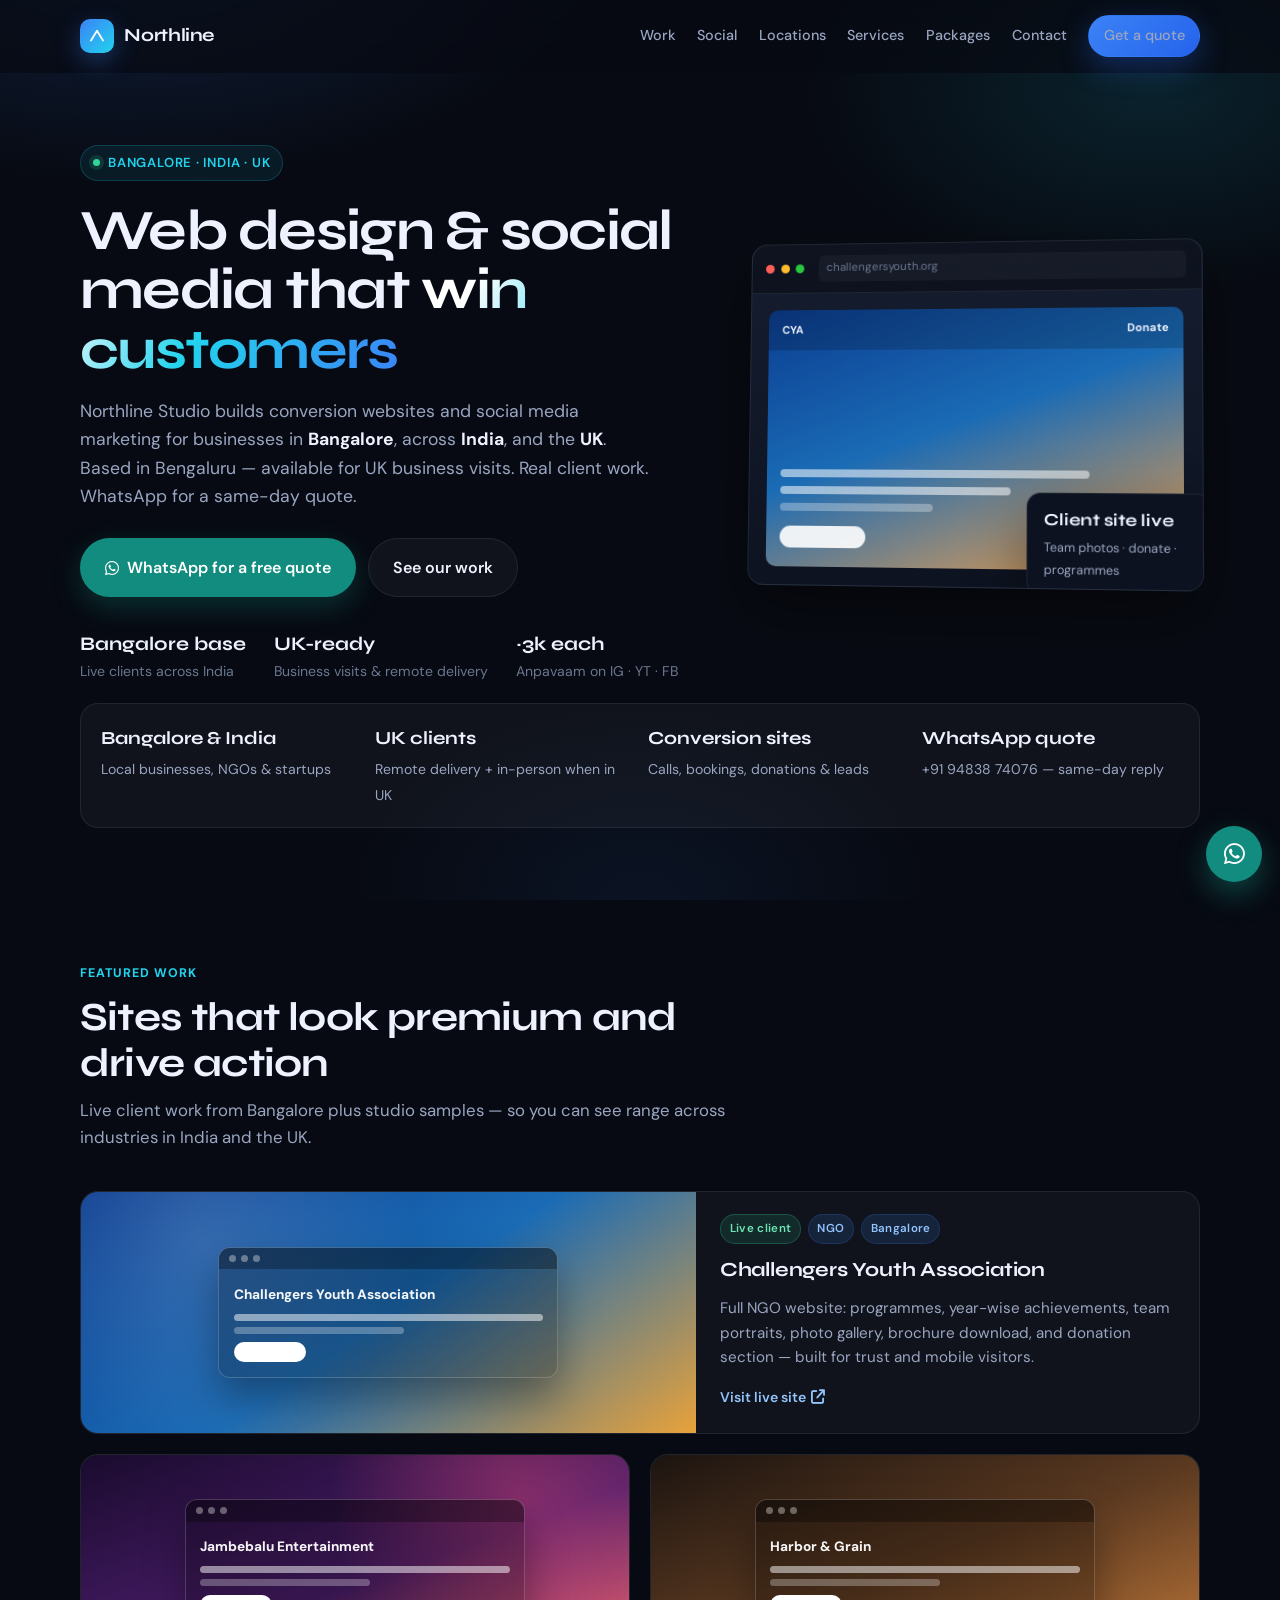
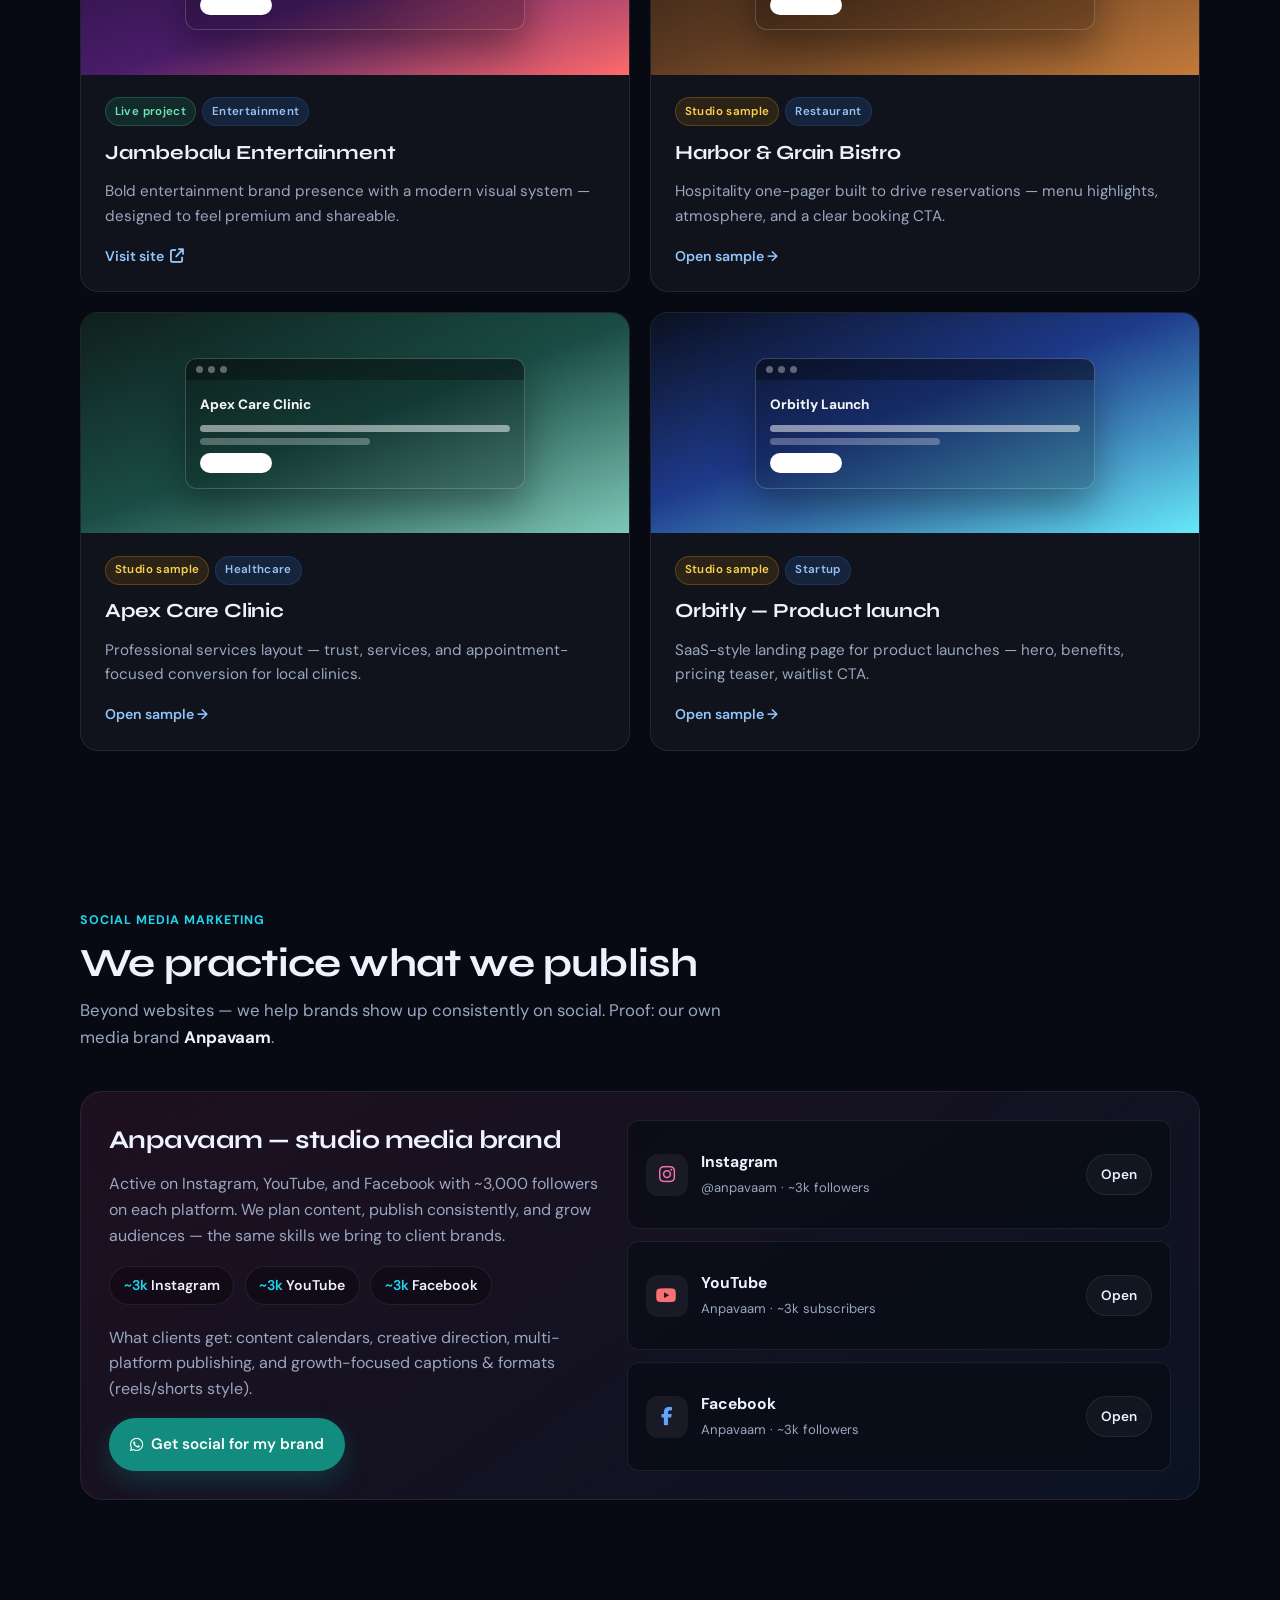
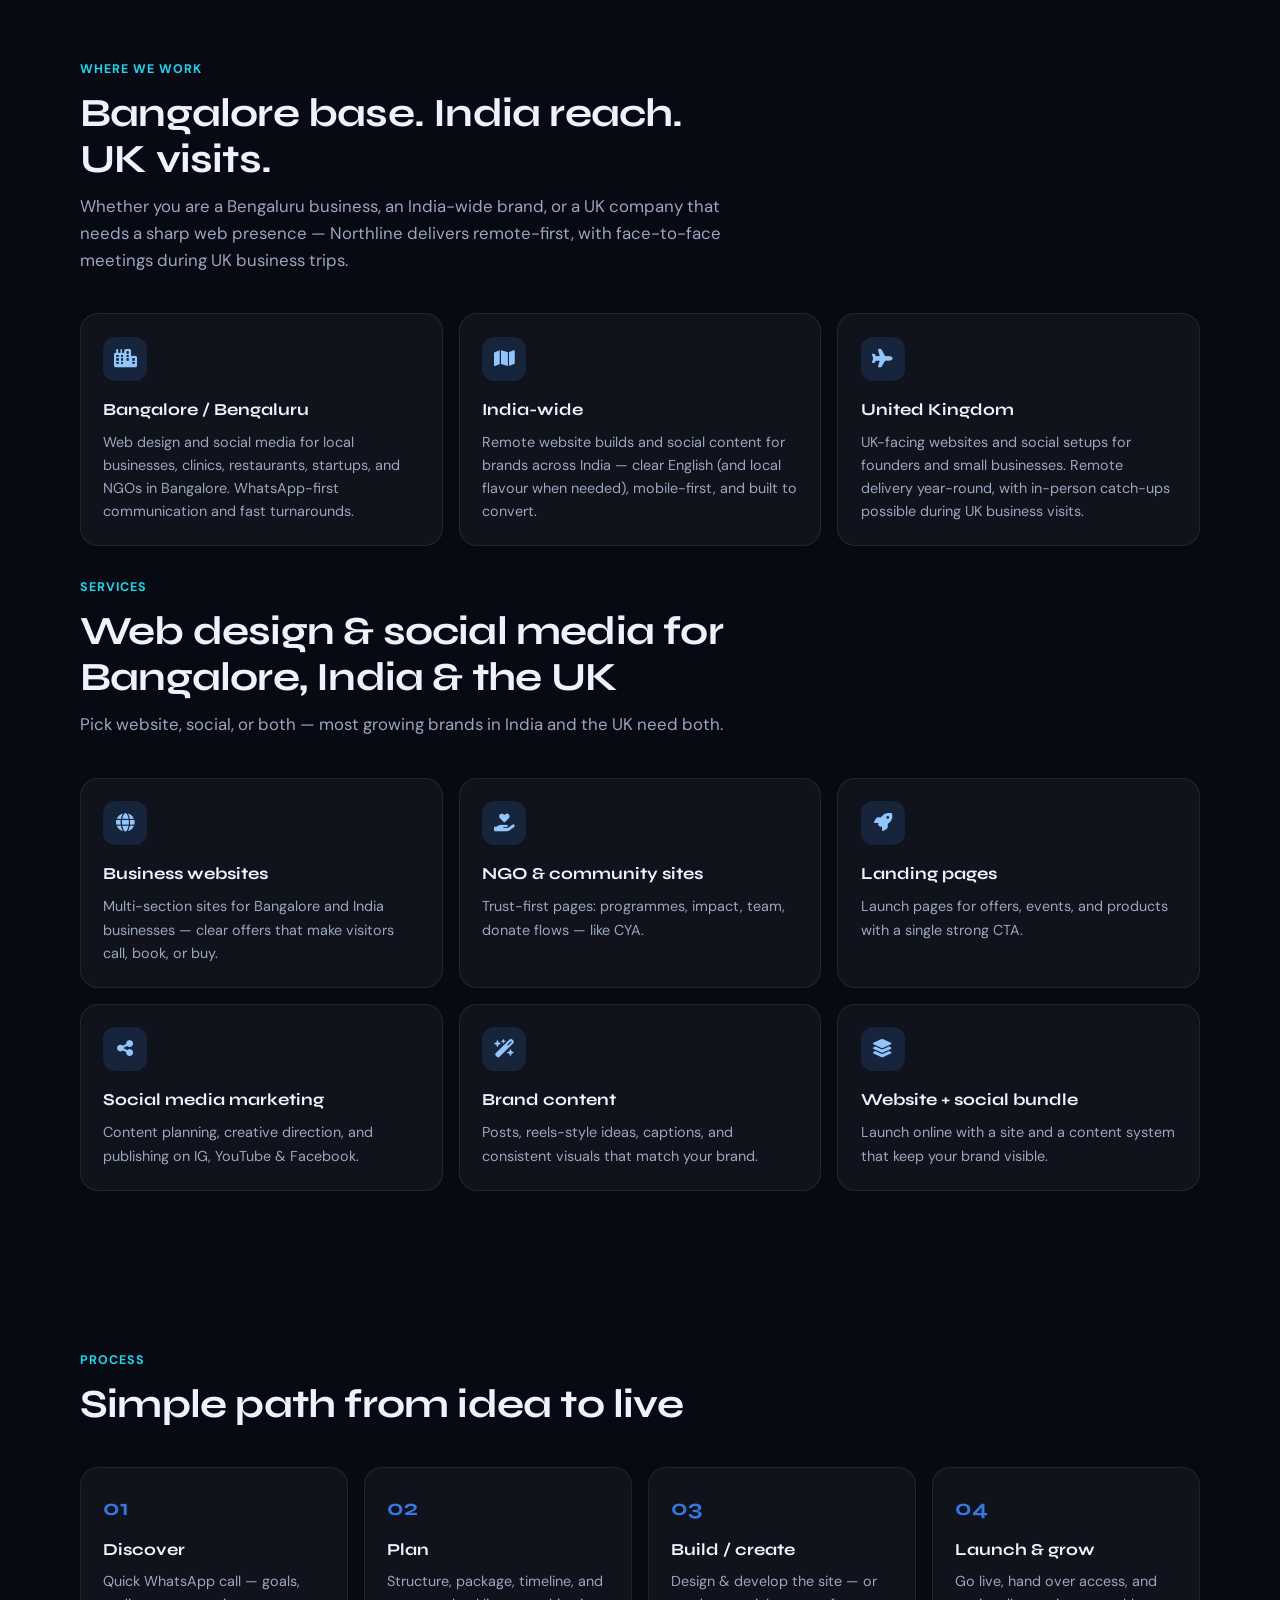
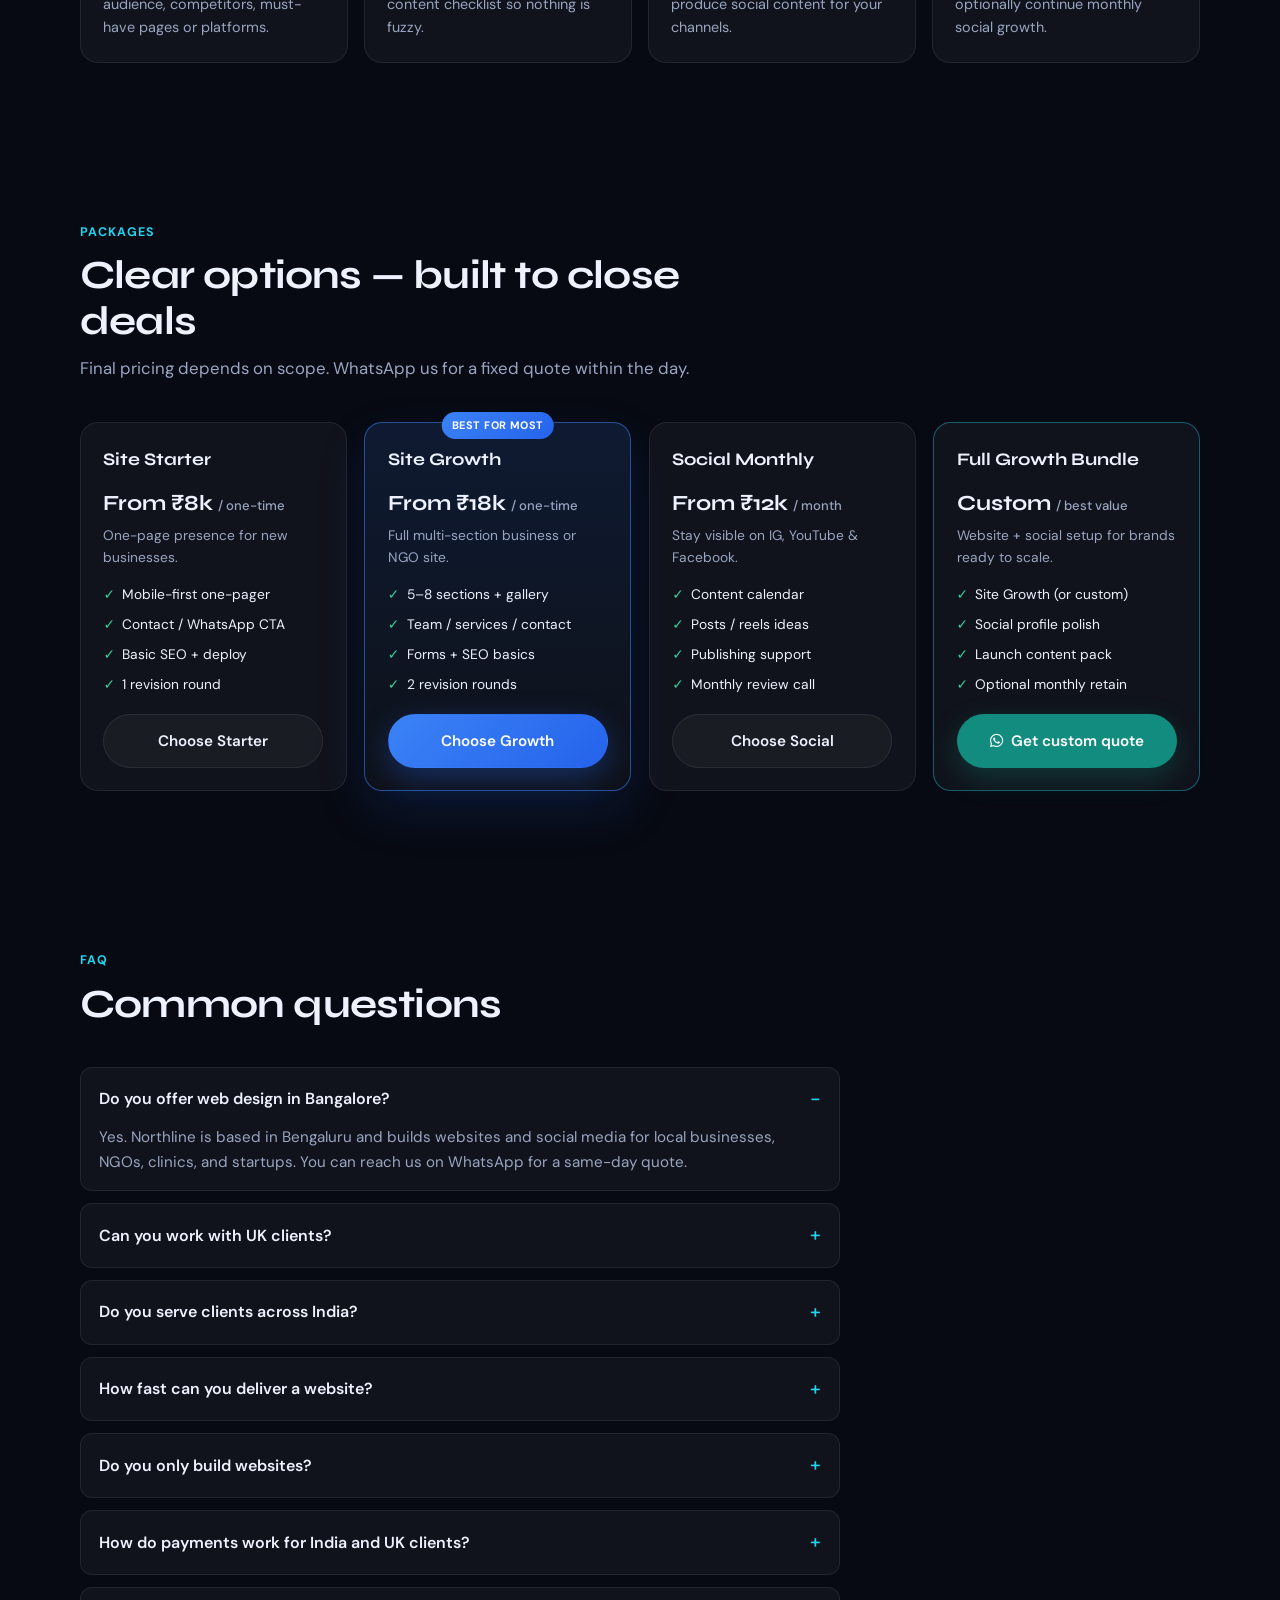
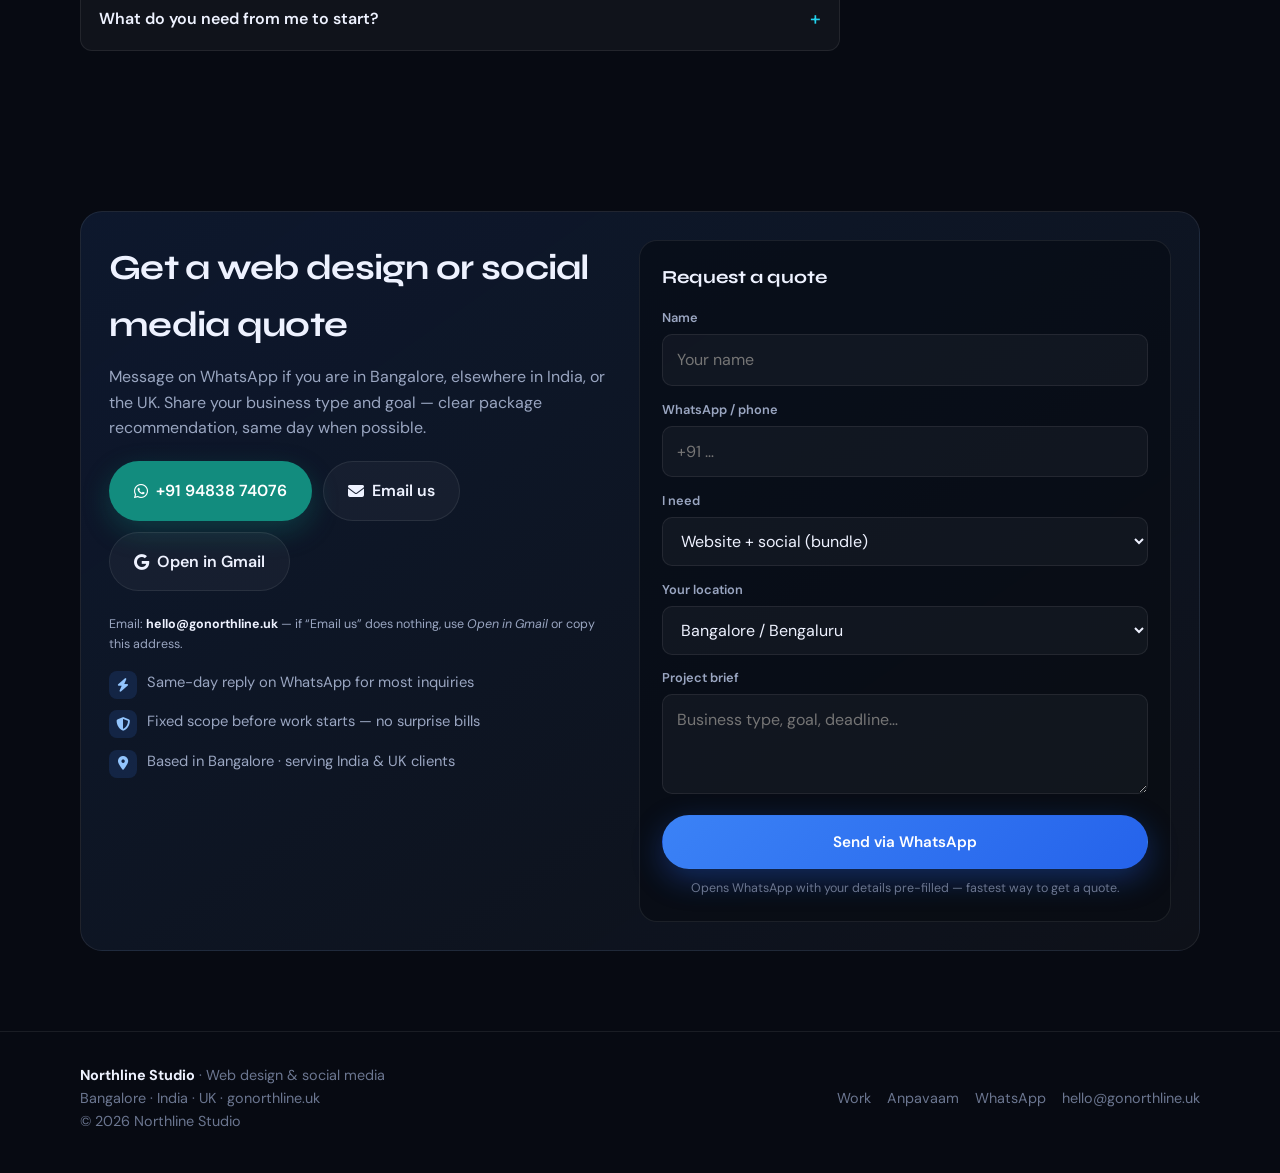
==== index.html @ bb589138 "Add Google Search Console site verification meta tag." ====
<!DOCTYPE html>
<html lang="en">
<head>
  <meta charset="UTF-8" />
  <meta name="viewport" content="width=device-width, initial-scale=1" />
  <meta name="google-site-verification" content="iAJ7KsIbD9QD4XfhejiKlNSsWq3_weH38S4XdSgeoZs" />
  <title>Web Design &amp; Social Media Marketing in Bangalore, India &amp; UK | Northline Studio</title>
  <meta name="description" content="Northline Studio builds conversion websites and social media marketing for businesses in Bangalore, across India, and the UK. Based in Bengaluru, available for UK business visits. WhatsApp for a free quote." />
  <meta name="keywords" content="web design Bangalore, website designer Bengaluru, social media marketing Bangalore, web design India, website design UK, freelance web developer Bangalore, Instagram marketing India, small business website Bangalore, NGO website design" />
  <meta name="author" content="Northline Studio" />
  <meta name="robots" content="index, follow, max-image-preview:large" />
  <meta name="geo.region" content="IN-KA" />
  <meta name="geo.placename" content="Bengaluru" />
  <meta name="geo.position" content="12.9716;77.5946" />
  <meta name="ICBM" content="12.9716, 77.5946" />
  <link rel="canonical" href="https://www.gonorthline.uk/" />
  <meta name="theme-color" content="#070a12" />
  <meta property="og:title" content="Web Design &amp; Social Media in Bangalore, India &amp; UK | Northline" />
  <meta property="og:description" content="Conversion websites and social growth for brands in Bengaluru, India, and the UK. Real client work. WhatsApp for a quote." />
  <meta property="og:type" content="website" />
  <meta property="og:url" content="https://www.gonorthline.uk/" />
  <meta property="og:locale" content="en_IN" />
  <meta property="og:locale:alternate" content="en_GB" />
  <meta property="og:site_name" content="Northline Studio" />
  <meta name="twitter:card" content="summary_large_image" />
  <meta name="twitter:title" content="Northline Studio | Web Design Bangalore · India · UK" />
  <meta name="twitter:description" content="Websites and social media marketing that win customers. Based in Bangalore, serving India and the UK." />
  <link rel="preconnect" href="https://fonts.googleapis.com" />
  <link rel="preconnect" href="https://fonts.gstatic.com" crossorigin />
  <link href="https://fonts.googleapis.com/css2?family=DM+Sans:ital,opsz,wght@0,9..40,400;0,9..40,500;0,9..40,600;0,9..40,700;1,9..40,400&family=Syne:wght@600;700;800&display=swap" rel="stylesheet" />
  <link rel="stylesheet" href="https://cdnjs.cloudflare.com/ajax/libs/font-awesome/6.5.2/css/all.min.css" />
  <link rel="stylesheet" href="styles.css" />
  <link rel="icon" href="data:image/svg+xml,%3Csvg xmlns='http://www.w3.org/2000/svg' viewBox='0 0 32 32'%3E%3Crect width='32' height='32' rx='8' fill='%233b82f6'/%3E%3Cpath d='M8 22 L16 8 L24 22' stroke='white' stroke-width='3' fill='none' stroke-linecap='round' stroke-linejoin='round'/%3E%3C/svg%3E" />

  <script type="application/ld+json">
  {
    "@context": "https://schema.org",
    "@type": "ProfessionalService",
    "name": "Northline Studio",
    "url": "https://www.gonorthline.uk/",
    "email": "hello@gonorthline.uk",
    "telephone": "+91-94838-74076",
    "image": "https://www.gonorthline.uk/assets/logo.svg",
    "description": "Web design and social media marketing studio based in Bangalore, serving clients across India and the UK.",
    "areaServed": [
      {"@type": "City", "name": "Bengaluru"},
      {"@type": "Country", "name": "India"},
      {"@type": "Country", "name": "United Kingdom"}
    ],
    "address": {
      "@type": "PostalAddress",
      "addressLocality": "Bengaluru",
      "addressRegion": "Karnataka",
      "addressCountry": "IN"
    },
    "priceRange": "₹₹",
    "sameAs": [
      "https://www.instagram.com/anpavaam/",
      "https://www.youtube.com/@anpavaam",
      "https://www.facebook.com/anpavaam"
    ],
    "knowsAbout": [
      "Web design",
      "Website development",
      "Social media marketing",
      "Instagram marketing",
      "Landing pages",
      "NGO websites"
    ],
    "hasOfferCatalog": {
      "@type": "OfferCatalog",
      "name": "Northline services",
      "itemListElement": [
        {"@type": "Offer", "itemOffered": {"@type": "Service", "name": "Business website design"}},
        {"@type": "Offer", "itemOffered": {"@type": "Service", "name": "Social media marketing"}},
        {"@type": "Offer", "itemOffered": {"@type": "Service", "name": "Website and social media bundle"}}
      ]
    }
  }
  </script>

</head>
<body>
  <div class="bg-glow" aria-hidden="true"></div>

  <header class="nav" id="nav">
    <div class="container nav-inner">
      <a href="#" class="logo" aria-label="Northline home">
        <span class="logo-mark" aria-hidden="true">
          <svg viewBox="0 0 24 24" fill="none" stroke="#fff" stroke-width="2.4" stroke-linecap="round" stroke-linejoin="round"><path d="M4 18 L12 5 L20 18"/></svg>
        </span>
        Northline
      </a>
      <nav class="nav-links" aria-label="Primary">
        <a href="#work">Work</a>
        <a href="#social">Social</a>
        <a href="#locations">Locations</a>
        <a href="#services">Services</a>
        <a href="#packages">Packages</a>
        <a href="#contact">Contact</a>
        <a class="btn btn-primary btn-sm nav-cta" href="https://wa.me/919483874076?text=Hi%20Northline%2C%20I%20want%20a%20website%20%2F%20social%20media%20quote." target="_blank" rel="noopener">Get a quote</a>
      </nav>
      <button class="menu-btn" id="menuBtn" aria-label="Open menu"><i class="fas fa-bars"></i></button>
    </div>
  </header>

  <div class="mobile-nav" id="mobileNav">
    <a href="#work" data-close>Work</a>
    <a href="#social" data-close>Social</a>
    <a href="#locations" data-close>Locations</a>
    <a href="#services" data-close>Services</a>
    <a href="#packages" data-close>Packages</a>
    <a href="#contact" data-close>Contact</a>
    <a class="btn btn-whatsapp" href="https://wa.me/919483874076?text=Hi%20Northline%2C%20I%20want%20a%20website%20%2F%20social%20media%20quote." target="_blank" rel="noopener"><i class="fab fa-whatsapp"></i> WhatsApp quote</a>
  </div>

  <main>
    <section class="hero">
      <div class="container hero-grid">
        <div>
          <div class="eyebrow"><span class="dot"></span> Bangalore · India · UK</div>
          <h1>Web design &amp; social media that <span class="grad">win customers</span></h1>
          <p class="hero-lead">Northline Studio builds conversion websites and social media marketing for businesses in <strong style="color:var(--text)">Bangalore</strong>, across <strong style="color:var(--text)">India</strong>, and the <strong style="color:var(--text)">UK</strong>. Based in Bengaluru — available for UK business visits. Real client work. WhatsApp for a same-day quote.</p>
          <div class="hero-actions">
            <a class="btn btn-whatsapp btn-lg" href="https://wa.me/919483874076?text=Hi%20Northline%2C%20I%20want%20a%20website%20%2F%20social%20media%20quote." target="_blank" rel="noopener"><i class="fab fa-whatsapp"></i> WhatsApp for a free quote</a>
            <a class="btn btn-ghost btn-lg" href="#work">See our work</a>
          </div>
          <div class="hero-meta">
            <div><strong>Bangalore base</strong> Live clients across India</div>
            <div><strong>UK-ready</strong> Business visits &amp; remote delivery</div>
            <div><strong>~3k each</strong> Anpavaam on IG · YT · FB</div>
          </div>
        </div>
        <div class="mock" aria-hidden="true">
          <div class="mock-bar">
            <span class="mock-dot r"></span><span class="mock-dot y"></span><span class="mock-dot g"></span>
            <span class="mock-url">challengersyouth.org</span>
          </div>
          <div class="mock-body">
            <div class="mock-site">
              <div class="mock-site-nav"><span>CYA</span><span>Donate</span></div>
              <div class="mock-site-body">
                <div class="mock-pill w80"></div>
                <div class="mock-pill w60"></div>
                <div class="mock-pill w40"></div>
                <div class="mock-cta"></div>
              </div>
            </div>
            <div class="mock-badge"><strong>Client site live</strong><span>Team photos · donate · programmes</span></div>
          </div>
        </div>
      </div>
      <div class="container proof">
        <div class="proof-inner">
          <div class="proof-item"><strong>Bangalore &amp; India</strong><span>Local businesses, NGOs &amp; startups</span></div>
          <div class="proof-item"><strong>UK clients</strong><span>Remote delivery + in-person when in UK</span></div>
          <div class="proof-item"><strong>Conversion sites</strong><span>Calls, bookings, donations &amp; leads</span></div>
          <div class="proof-item"><strong>WhatsApp quote</strong><span>+91 94838 74076 — same-day reply</span></div>
        </div>
      </div>
    </section>

    <section id="work">
      <div class="container">
        <div class="section-head">
          <div class="section-tag">Featured work</div>
          <h2>Sites that look premium and drive action</h2>
          <p>Live client work from Bangalore plus studio samples — so you can see range across industries in India and the UK.</p>
        </div>
        <div class="work-grid">
          <article class="work-card featured">
            <div class="work-visual">
              <div class="scene scene-cya">
                <div class="scene-frame">
                  <div class="bar"><i></i><i></i><i></i></div>
                  <div class="pane">
                    <div class="brand">Challengers Youth Association</div>
                    <div class="line"></div><div class="line s"></div>
                    <div class="btn-fake"></div>
                  </div>
                </div>
              </div>
            </div>
            <div class="work-body">
              <div class="work-tags"><span class="tag live">Live client</span><span class="tag">NGO</span><span class="tag">Bangalore</span></div>
              <h3>Challengers Youth Association</h3>
              <p>Full NGO website: programmes, year-wise achievements, team portraits, photo gallery, brochure download, and donation section — built for trust and mobile visitors.</p>
              <div class="work-links">
                <a href="https://www.challengersyouth.org" target="_blank" rel="noopener">Visit live site <i class="fas fa-arrow-up-right-from-square"></i></a>
              </div>
            </div>
          </article>

          <article class="work-card">
            <div class="work-visual">
              <div class="scene scene-jam">
                <div class="scene-frame">
                  <div class="bar"><i></i><i></i><i></i></div>
                  <div class="pane">
                    <div class="brand">Jambebalu Entertainment</div>
                    <div class="line"></div><div class="line s"></div>
                    <div class="btn-fake"></div>
                  </div>
                </div>
              </div>
            </div>
            <div class="work-body">
              <div class="work-tags"><span class="tag live">Live project</span><span class="tag">Entertainment</span></div>
              <h3>Jambebalu Entertainment</h3>
              <p>Bold entertainment brand presence with a modern visual system — designed to feel premium and shareable.</p>
              <div class="work-links">
                <a href="https://jambebalu-entertainment.vercel.app" target="_blank" rel="noopener">Visit site <i class="fas fa-arrow-up-right-from-square"></i></a>
              </div>
            </div>
          </article>

          <article class="work-card">
            <div class="work-visual">
              <div class="scene scene-bistro">
                <div class="scene-frame">
                  <div class="bar"><i></i><i></i><i></i></div>
                  <div class="pane">
                    <div class="brand">Harbor &amp; Grain</div>
                    <div class="line"></div><div class="line s"></div>
                    <div class="btn-fake"></div>
                  </div>
                </div>
              </div>
            </div>
            <div class="work-body">
              <div class="work-tags"><span class="tag sample">Studio sample</span><span class="tag">Restaurant</span></div>
              <h3>Harbor &amp; Grain Bistro</h3>
              <p>Hospitality one-pager built to drive reservations — menu highlights, atmosphere, and a clear booking CTA.</p>
              <div class="work-links"><a href="samples/bistro.html">Open sample →</a></div>
            </div>
          </article>

          <article class="work-card">
            <div class="work-visual">
              <div class="scene scene-practice">
                <div class="scene-frame">
                  <div class="bar"><i></i><i></i><i></i></div>
                  <div class="pane">
                    <div class="brand">Apex Care Clinic</div>
                    <div class="line"></div><div class="line s"></div>
                    <div class="btn-fake"></div>
                  </div>
                </div>
              </div>
            </div>
            <div class="work-body">
              <div class="work-tags"><span class="tag sample">Studio sample</span><span class="tag">Healthcare</span></div>
              <h3>Apex Care Clinic</h3>
              <p>Professional services layout — trust, services, and appointment-focused conversion for local clinics.</p>
              <div class="work-links"><a href="samples/practice.html">Open sample →</a></div>
            </div>
          </article>

          <article class="work-card">
            <div class="work-visual">
              <div class="scene scene-launch">
                <div class="scene-frame">
                  <div class="bar"><i></i><i></i><i></i></div>
                  <div class="pane">
                    <div class="brand">Orbitly Launch</div>
                    <div class="line"></div><div class="line s"></div>
                    <div class="btn-fake"></div>
                  </div>
                </div>
              </div>
            </div>
            <div class="work-body">
              <div class="work-tags"><span class="tag sample">Studio sample</span><span class="tag">Startup</span></div>
              <h3>Orbitly — Product launch</h3>
              <p>SaaS-style landing page for product launches — hero, benefits, pricing teaser, waitlist CTA.</p>
              <div class="work-links"><a href="samples/launch.html">Open sample →</a></div>
            </div>
          </article>
        </div>
      </div>
    </section>

    <section id="social">
      <div class="container">
        <div class="section-head">
          <div class="section-tag">Social media marketing</div>
          <h2>We practice what we publish</h2>
          <p>Beyond websites — we help brands show up consistently on social. Proof: our own media brand <strong style="color:var(--text)">Anpavaam</strong>.</p>
        </div>
        <div class="social-panel">
          <div class="social-copy">
            <h3>Anpavaam — studio media brand</h3>
            <p>Active on Instagram, YouTube, and Facebook with ~3,000 followers on each platform. We plan content, publish consistently, and grow audiences — the same skills we bring to client brands.</p>
            <div class="social-stats">
              <span class="stat-chip"><em>~3k</em> Instagram</span>
              <span class="stat-chip"><em>~3k</em> YouTube</span>
              <span class="stat-chip"><em>~3k</em> Facebook</span>
            </div>
            <p style="margin-bottom:1rem">What clients get: content calendars, creative direction, multi-platform publishing, and growth-focused captions &amp; formats (reels/shorts style).</p>
            <a class="btn btn-whatsapp" href="https://wa.me/919483874076?text=Hi%20Northline%2C%20I%20need%20social%20media%20marketing%20for%20my%20brand." target="_blank" rel="noopener"><i class="fab fa-whatsapp"></i> Get social for my brand</a>
          </div>
          <div class="channel-grid">
            <a class="channel-card" href="https://www.instagram.com/anpavaam/" target="_blank" rel="noopener">
              <div class="channel-left">
                <div class="channel-ico" style="color:#f472b6"><i class="fab fa-instagram"></i></div>
                <div><strong>Instagram</strong><span>@anpavaam · ~3k followers</span></div>
              </div>
              <span class="btn btn-ghost btn-sm">Open</span>
            </a>
            <a class="channel-card" href="https://www.youtube.com/@anpavaam" target="_blank" rel="noopener">
              <div class="channel-left">
                <div class="channel-ico" style="color:#f87171"><i class="fab fa-youtube"></i></div>
                <div><strong>YouTube</strong><span>Anpavaam · ~3k subscribers</span></div>
              </div>
              <span class="btn btn-ghost btn-sm">Open</span>
            </a>
            <a class="channel-card" href="https://www.facebook.com/anpavaam" target="_blank" rel="noopener">
              <div class="channel-left">
                <div class="channel-ico" style="color:#60a5fa"><i class="fab fa-facebook-f"></i></div>
                <div><strong>Facebook</strong><span>Anpavaam · ~3k followers</span></div>
              </div>
              <span class="btn btn-ghost btn-sm">Open</span>
            </a>
          </div>
        </div>
      </div>
    </section>

    
    <section id="locations" class="section" style="padding-bottom:0">
      <div class="container">
        <div class="section-head">
          <div class="section-tag">Where we work</div>
          <h2>Bangalore base. India reach. UK visits.</h2>
          <p>Whether you are a Bengaluru business, an India-wide brand, or a UK company that needs a sharp web presence — Northline delivers remote-first, with face-to-face meetings during UK business trips.</p>
        </div>
        <div class="services-grid">
          <div class="service-card">
            <div class="service-icon"><i class="fas fa-city"></i></div>
            <h3>Bangalore / Bengaluru</h3>
            <p>Web design and social media for local businesses, clinics, restaurants, startups, and NGOs in Bangalore. WhatsApp-first communication and fast turnarounds.</p>
          </div>
          <div class="service-card">
            <div class="service-icon"><i class="fas fa-map"></i></div>
            <h3>India-wide</h3>
            <p>Remote website builds and social content for brands across India — clear English (and local flavour when needed), mobile-first, and built to convert.</p>
          </div>
          <div class="service-card">
            <div class="service-icon"><i class="fas fa-plane"></i></div>
            <h3>United Kingdom</h3>
            <p>UK-facing websites and social setups for founders and small businesses. Remote delivery year-round, with in-person catch-ups possible during UK business visits.</p>
          </div>
        </div>
      </div>
    </section>

    <section id="services" class="section" style="padding-top:2rem">
      <div class="container">
        <div class="section-head">
          <div class="section-tag">Services</div>
          <h2>Web design &amp; social media for Bangalore, India &amp; the UK</h2>
          <p>Pick website, social, or both — most growing brands in India and the UK need both.</p>
        </div>
        <div class="services-grid">
          <div class="service-card"><div class="service-icon"><i class="fas fa-globe"></i></div><h3>Business websites</h3><p>Multi-section sites for Bangalore and India businesses — clear offers that make visitors call, book, or buy.</p></div>
          <div class="service-card"><div class="service-icon"><i class="fas fa-hand-holding-heart"></i></div><h3>NGO &amp; community sites</h3><p>Trust-first pages: programmes, impact, team, donate flows — like CYA.</p></div>
          <div class="service-card"><div class="service-icon"><i class="fas fa-rocket"></i></div><h3>Landing pages</h3><p>Launch pages for offers, events, and products with a single strong CTA.</p></div>
          <div class="service-card"><div class="service-icon"><i class="fas fa-share-nodes"></i></div><h3>Social media marketing</h3><p>Content planning, creative direction, and publishing on IG, YouTube &amp; Facebook.</p></div>
          <div class="service-card"><div class="service-icon"><i class="fas fa-wand-magic-sparkles"></i></div><h3>Brand content</h3><p>Posts, reels-style ideas, captions, and consistent visuals that match your brand.</p></div>
          <div class="service-card"><div class="service-icon"><i class="fas fa-layer-group"></i></div><h3>Website + social bundle</h3><p>Launch online with a site and a content system that keep your brand visible.</p></div>
        </div>
      </div>
    </section>

    <section id="process">
      <div class="container">
        <div class="section-head">
          <div class="section-tag">Process</div>
          <h2>Simple path from idea to live</h2>
        </div>
        <div class="process">
          <div class="process-step"><h3>Discover</h3><p>Quick WhatsApp call — goals, audience, competitors, must-have pages or platforms.</p></div>
          <div class="process-step"><h3>Plan</h3><p>Structure, package, timeline, and content checklist so nothing is fuzzy.</p></div>
          <div class="process-step"><h3>Build / create</h3><p>Design &amp; develop the site — or produce social content for your channels.</p></div>
          <div class="process-step"><h3>Launch &amp; grow</h3><p>Go live, hand over access, and optionally continue monthly social growth.</p></div>
        </div>
      </div>
    </section>

    <section id="packages">
      <div class="container">
        <div class="section-head">
          <div class="section-tag">Packages</div>
          <h2>Clear options — built to close deals</h2>
          <p>Final pricing depends on scope. WhatsApp us for a fixed quote within the day.</p>
        </div>
        <div class="packages">
          <div class="package">
            <h3>Site Starter</h3>
            <div class="price">From ₹8k <span>/ one-time</span></div>
            <p class="blurb">One-page presence for new businesses.</p>
            <ul>
              <li>Mobile-first one-pager</li>
              <li>Contact / WhatsApp CTA</li>
              <li>Basic SEO + deploy</li>
              <li>1 revision round</li>
            </ul>
            <a class="btn btn-ghost btn-block" href="https://wa.me/919483874076?text=Hi%20Northline%2C%20I%20want%20Site%20Starter." target="_blank" rel="noopener">Choose Starter</a>
          </div>
          <div class="package popular">
            <span class="badge-pop">Best for most</span>
            <h3>Site Growth</h3>
            <div class="price">From ₹18k <span>/ one-time</span></div>
            <p class="blurb">Full multi-section business or NGO site.</p>
            <ul>
              <li>5–8 sections + gallery</li>
              <li>Team / services / contact</li>
              <li>Forms + SEO basics</li>
              <li>2 revision rounds</li>
            </ul>
            <a class="btn btn-primary btn-block" href="https://wa.me/919483874076?text=Hi%20Northline%2C%20I%20want%20Site%20Growth." target="_blank" rel="noopener">Choose Growth</a>
          </div>
          <div class="package">
            <h3>Social Monthly</h3>
            <div class="price">From ₹12k <span>/ month</span></div>
            <p class="blurb">Stay visible on IG, YouTube &amp; Facebook.</p>
            <ul>
              <li>Content calendar</li>
              <li>Posts / reels ideas</li>
              <li>Publishing support</li>
              <li>Monthly review call</li>
            </ul>
            <a class="btn btn-ghost btn-block" href="https://wa.me/919483874076?text=Hi%20Northline%2C%20I%20want%20Social%20Monthly." target="_blank" rel="noopener">Choose Social</a>
          </div>
          <div class="package" style="border-color:rgba(34,211,238,.4)">
            <h3>Full Growth Bundle</h3>
            <div class="price">Custom <span>/ best value</span></div>
            <p class="blurb">Website + social setup for brands ready to scale.</p>
            <ul>
              <li>Site Growth (or custom)</li>
              <li>Social profile polish</li>
              <li>Launch content pack</li>
              <li>Optional monthly retain</li>
            </ul>
            <a class="btn btn-whatsapp btn-block" href="https://wa.me/919483874076?text=Hi%20Northline%2C%20I%20want%20the%20Full%20Growth%20Bundle." target="_blank" rel="noopener"><i class="fab fa-whatsapp"></i> Get custom quote</a>
          </div>
        </div>
      </div>
    </section>

    <section id="faq">
      <div class="container">
        <div class="section-head">
          <div class="section-tag">FAQ</div>
          <h2>Common questions</h2>
        </div>
        <div class="faq">
          <details open>
            <summary>Do you offer web design in Bangalore?</summary>
            <p>Yes. Northline is based in Bengaluru and builds websites and social media for local businesses, NGOs, clinics, and startups. You can reach us on WhatsApp for a same-day quote.</p>
          </details>
          <details>
            <summary>Can you work with UK clients?</summary>
            <p>Yes. We deliver websites and social media projects remotely for UK founders and small businesses. During UK business visits, in-person meetings can be arranged when schedules allow.</p>
          </details>
          <details>
            <summary>Do you serve clients across India?</summary>
            <p>Yes. Most projects are remote — WhatsApp, email, and video calls. We work with brands across India, not only Bangalore.</p>
          </details>
          <details>
            <summary>How fast can you deliver a website?</summary>
            <p>Most one-pagers ship in about a week after content is ready. Multi-section sites typically take 1–3 weeks depending on copy, photos, and revision rounds.</p>
          </details>
          <details>
            <summary>Do you only build websites?</summary>
            <p>No — we also run social media marketing (Instagram, YouTube, Facebook). Many clients take a website first, then add monthly social — or start with both.</p>
          </details>
          <details>
            <summary>How do payments work for India and UK clients?</summary>
            <p>India: typically UPI/bank transfer, 50% to start and 50% before go-live. UK: international transfer or agreed method — terms confirmed on WhatsApp. Monthly retainers available for social.</p>
          </details>
          <details>
            <summary>What do you need from me to start?</summary>
            <p>Business name, logo (if any), photos/text if ready, WhatsApp number, location (Bangalore / India / UK), and your top goal (calls, donations, bookings, followers). We can help write copy if needed.</p>
          </details>
        </div>
      </div>
    </section>

    <section id="contact">
      <div class="container">
        <div class="contact-wrap">
          <div class="contact-copy">
            <h2>Get a web design or social media quote</h2>
            <p>Message on WhatsApp if you are in Bangalore, elsewhere in India, or the UK. Share your business type and goal — clear package recommendation, same day when possible.</p>
            <div class="contact-actions">
              <a class="btn btn-whatsapp btn-lg" href="https://wa.me/919483874076?text=Hi%20Northline%2C%20I%20want%20a%20website%20%2F%20social%20media%20quote." target="_blank" rel="noopener"><i class="fab fa-whatsapp"></i> +91 94838 74076</a>
              <a class="btn btn-ghost btn-lg" href="mailto:hello@gonorthline.uk?subject=Northline%20project%20inquiry"><i class="fas fa-envelope"></i> Email us</a>
            <a class="btn btn-ghost btn-lg" href="https://mail.google.com/mail/?view=cm&fs=1&to=hello@gonorthline.uk&su=Northline%20project%20inquiry" target="_blank" rel="noopener"><i class="fab fa-google"></i> Open in Gmail</a>
            </div>
            <p class="form-note" style="text-align:left;margin:0 0 1rem">Email: <strong style="color:var(--text)">hello@gonorthline.uk</strong> — if “Email us” does nothing, use <em>Open in Gmail</em> or copy this address.</p>
            <ul class="contact-points">
              <li><span class="ico"><i class="fas fa-bolt"></i></span><span>Same-day reply on WhatsApp for most inquiries</span></li>
              <li><span class="ico"><i class="fas fa-shield-halved"></i></span><span>Fixed scope before work starts — no surprise bills</span></li>
              <li><span class="ico"><i class="fas fa-map-marker-alt"></i></span><span>Based in Bangalore · serving India &amp; UK clients</span></li>
            </ul>
          </div>
          <form class="contact-form" id="quoteForm">
            <h3>Request a quote</h3>
            <div class="field">
              <label for="name">Name</label>
              <input id="name" name="name" required placeholder="Your name" autocomplete="name" />
            </div>
            <div class="field">
              <label for="phone">WhatsApp / phone</label>
              <input id="phone" name="phone" required placeholder="+91 …" autocomplete="tel" />
            </div>
            <div class="field">
              <label for="need">I need</label>
              <select id="need" name="need">
                <option>Website</option>
                <option>Social media marketing</option>
                <option selected>Website + social (bundle)</option>
                <option>Not sure yet</option>
              </select>
            </div>
            <div class="field">
              <label for="location">Your location</label>
              <select id="location" name="location">
                <option selected>Bangalore / Bengaluru</option>
                <option>Other city in India</option>
                <option>United Kingdom</option>
                <option>Other / remote</option>
              </select>
            </div>
            <div class="field">
              <label for="msg">Project brief</label>
              <textarea id="msg" name="msg" placeholder="Business type, goal, deadline…"></textarea>
            </div>
            <button type="submit" class="btn btn-primary btn-block">Send via WhatsApp</button>
            <p class="form-note">Opens WhatsApp with your details pre-filled — fastest way to get a quote.</p>
          </form>
        </div>
      </div>
    </section>
  </main>

  <footer class="footer">
    <div class="container footer-inner">
      <div>
        <strong style="color:var(--text)">Northline Studio</strong> · Web design &amp; social media<br />
        <span>Bangalore · India · UK · <a href="https://www.gonorthline.uk/">gonorthline.uk</a></span><br />
        <span>© 2026 Northline Studio</span>
      </div>
      <div class="footer-links">
        <a href="#work">Work</a>
        <a href="#social">Anpavaam</a>
        <a href="https://wa.me/919483874076?text=Hi%20Northline%2C%20I%20want%20a%20website%20%2F%20social%20media%20quote." target="_blank" rel="noopener">WhatsApp</a>
        <a href="mailto:hello@gonorthline.uk">hello@gonorthline.uk</a>
      </div>
    </div>
  </footer>

  <a class="fab-wa" href="https://wa.me/919483874076?text=Hi%20Northline%2C%20I%20want%20a%20website%20%2F%20social%20media%20quote." target="_blank" rel="noopener" aria-label="Chat on WhatsApp"><i class="fab fa-whatsapp"></i></a>
  <script src="script.js"></script>
</body>
</html>
---- styles.css ----
/* Northline Studio */
:root {
  --bg: #070a12; --bg-2: #0c1220; --bg-3: #121a2b;
  --card: rgba(255,255,255,.04); --card-border: rgba(255,255,255,.08);
  --text: #eef2ff; --muted: #9aa6c1; --faint: #6b7690;
  --accent: #3b82f6; --accent-2: #22d3ee; --accent-soft: rgba(59,130,246,.15);
  --green: #34d399; --orange: #f59e0b; --wa: #128c7e;
  --radius: 18px; --radius-sm: 12px; --shadow: 0 24px 60px rgba(0,0,0,.45);
  --max: 1120px;
  --font: "DM Sans", system-ui, -apple-system, sans-serif;
  --display: "Syne", "DM Sans", system-ui, sans-serif;
}
*,*::before,*::after{box-sizing:border-box;margin:0;padding:0}
html{scroll-behavior:smooth}
body{font-family:var(--font);background:var(--bg);color:var(--text);line-height:1.6;overflow-x:hidden;-webkit-font-smoothing:antialiased}
img{max-width:100%;display:block}a{color:inherit;text-decoration:none}
button,input,textarea,select{font:inherit}ul{list-style:none}
.container{width:min(100% - 2rem,var(--max));margin-inline:auto}
.bg-glow{position:fixed;inset:0;pointer-events:none;z-index:-1;background:radial-gradient(900px 500px at 10% -10%,rgba(59,130,246,.22),transparent 55%),radial-gradient(700px 400px at 90% 10%,rgba(34,211,238,.12),transparent 50%),radial-gradient(600px 400px at 50% 100%,rgba(59,130,246,.08),transparent 50%),var(--bg)}
.nav{position:sticky;top:0;z-index:50;backdrop-filter:blur(16px);background:rgba(7,10,18,.72);border-bottom:1px solid transparent;transition:border-color .2s,background .2s}
.nav.scrolled{border-bottom-color:var(--card-border);background:rgba(7,10,18,.9)}
.nav-inner{display:flex;align-items:center;justify-content:space-between;height:72px;gap:1rem}
.logo{display:flex;align-items:center;gap:.65rem;font-family:var(--display);font-weight:700;font-size:1.15rem;letter-spacing:-.02em}
.logo-mark{width:34px;height:34px;border-radius:10px;background:linear-gradient(135deg,var(--accent),var(--accent-2));display:grid;place-items:center;box-shadow:0 8px 24px rgba(59,130,246,.35)}
.logo-mark svg{width:18px;height:18px}
.nav-links{display:flex;align-items:center;gap:1.35rem}
.nav-links a{font-size:.9rem;color:var(--muted);font-weight:500;transition:color .15s}
.nav-links a:hover{color:var(--text)}
.menu-btn{display:none;background:none;border:1px solid var(--card-border);color:var(--text);width:42px;height:42px;border-radius:10px;cursor:pointer}
.btn{display:inline-flex;align-items:center;justify-content:center;gap:.5rem;padding:.85rem 1.25rem;border-radius:999px;font-weight:600;font-size:.95rem;border:1px solid transparent;cursor:pointer;transition:transform .15s,box-shadow .15s,background .15s,border-color .15s;white-space:nowrap}
.btn:hover{transform:translateY(-1px)}
.btn-primary{background:linear-gradient(135deg,#3b82f6,#2563eb);color:#fff;box-shadow:0 10px 30px rgba(37,99,235,.35)}
.btn-primary:hover{box-shadow:0 14px 36px rgba(37,99,235,.45)}
.btn-ghost{background:rgba(255,255,255,.04);border-color:var(--card-border);color:var(--text)}
.btn-ghost:hover{border-color:rgba(255,255,255,.18);background:rgba(255,255,255,.07)}
.btn-whatsapp{background:var(--wa);color:#fff;box-shadow:0 10px 28px rgba(18,140,126,.3)}
.btn-whatsapp:hover{background:#0f7a6e}
.btn-lg{padding:1rem 1.5rem;font-size:1rem}
.btn-sm{padding:.55rem .9rem;font-size:.85rem}
.btn-block{width:100%}
.hero{padding:4.5rem 0 3.5rem}
.hero-grid{display:grid;grid-template-columns:1.15fr .85fr;gap:3rem;align-items:center}
.eyebrow{display:inline-flex;align-items:center;gap:.5rem;font-size:.82rem;font-weight:600;letter-spacing:.06em;text-transform:uppercase;color:var(--accent-2);background:rgba(34,211,238,.08);border:1px solid rgba(34,211,238,.2);padding:.4rem .75rem;border-radius:999px;margin-bottom:1.25rem}
.eyebrow .dot{width:7px;height:7px;border-radius:50%;background:var(--green);box-shadow:0 0 0 4px rgba(52,211,153,.15);animation:pulse 2s infinite}
@keyframes pulse{0%,100%{box-shadow:0 0 0 0 rgba(52,211,153,.35)}50%{box-shadow:0 0 0 6px rgba(52,211,153,0)}}
.hero h1{font-family:var(--display);font-size:clamp(2.35rem,5vw,3.55rem);line-height:1.05;letter-spacing:-.03em;font-weight:700;margin-bottom:1.1rem}
.hero h1 .grad{background:linear-gradient(120deg,#fff 15%,var(--accent-2) 50%,var(--accent) 100%);-webkit-background-clip:text;background-clip:text;color:transparent}
.hero-lead{font-size:1.1rem;color:var(--muted);max-width:36rem;margin-bottom:1.75rem}
.hero-actions{display:flex;flex-wrap:wrap;gap:.75rem;margin-bottom:2rem}
.hero-meta{display:flex;flex-wrap:wrap;gap:1.75rem;color:var(--faint);font-size:.88rem}
.hero-meta strong{display:block;color:var(--text);font-size:1.2rem;font-family:var(--display)}
.mock{background:linear-gradient(180deg,#151d30,#0d1320);border:1px solid var(--card-border);border-radius:16px;overflow:hidden;box-shadow:var(--shadow);transform:perspective(1200px) rotateY(-6deg) rotateX(3deg);transition:transform .35s ease}
.mock:hover{transform:perspective(1200px) rotateY(-2deg) rotateX(1deg)}
.mock-bar{display:flex;align-items:center;gap:.4rem;padding:.7rem .9rem;background:rgba(0,0,0,.35);border-bottom:1px solid var(--card-border)}
.mock-dot{width:9px;height:9px;border-radius:50%}
.mock-dot.r{background:#ff5f57}.mock-dot.y{background:#febc2e}.mock-dot.g{background:#28c840}
.mock-url{margin-left:.5rem;flex:1;font-size:.72rem;color:var(--faint);background:rgba(255,255,255,.04);border-radius:6px;padding:.25rem .55rem;white-space:nowrap;overflow:hidden;text-overflow:ellipsis}
.mock-body{min-height:280px;padding:1.1rem;position:relative}
.mock-site{border-radius:10px;overflow:hidden;height:100%;min-height:260px;background:linear-gradient(160deg,#0b3d91,#1a6bb5 45%,#f0a04b);display:grid;grid-template-rows:auto 1fr}
.mock-site-nav{display:flex;justify-content:space-between;align-items:center;padding:.7rem .9rem;background:rgba(0,0,0,.18);font-size:.7rem;font-weight:700}
.mock-site-body{padding:1.2rem .9rem;display:grid;gap:.55rem;align-content:end}
.mock-pill{height:8px;border-radius:4px;background:rgba(255,255,255,.55)}
.mock-pill.w60{width:60%}.mock-pill.w40{width:40%;background:rgba(255,255,255,.3)}.mock-pill.w80{width:80%}
.mock-cta{margin-top:.4rem;width:88px;height:22px;border-radius:999px;background:#fff;opacity:.9}
.mock-badge{position:absolute;right:-8px;bottom:-8px;background:var(--bg-2);border:1px solid var(--card-border);border-radius:14px;padding:.85rem 1rem;box-shadow:var(--shadow);font-size:.82rem;max-width:180px}
.mock-badge strong{display:block;font-family:var(--display);font-size:1.05rem;margin-bottom:.15rem}
.mock-badge span{color:var(--muted);font-size:.78rem}
.proof{padding:1.25rem 0 0}
.proof-inner{display:grid;grid-template-columns:repeat(4,1fr);gap:1rem;background:var(--card);border:1px solid var(--card-border);border-radius:var(--radius);padding:1.25rem}
.proof-item strong{display:block;font-family:var(--display);font-size:1.15rem;margin-bottom:.2rem}
.proof-item span{color:var(--muted);font-size:.88rem}
section{padding:5rem 0}
.section-head{max-width:42rem;margin-bottom:2.5rem}
.section-tag{font-size:.78rem;font-weight:700;letter-spacing:.08em;text-transform:uppercase;color:var(--accent-2);margin-bottom:.6rem}
.section-head h2{font-family:var(--display);font-size:clamp(1.8rem,3.5vw,2.5rem);letter-spacing:-.02em;line-height:1.15;margin-bottom:.7rem}
.section-head p{color:var(--muted);font-size:1.05rem}
.work-grid{display:grid;grid-template-columns:repeat(2,1fr);gap:1.25rem}
.work-card{background:var(--card);border:1px solid var(--card-border);border-radius:var(--radius);overflow:hidden;transition:border-color .2s,transform .2s,box-shadow .2s;display:flex;flex-direction:column}
.work-card:hover{border-color:rgba(59,130,246,.35);transform:translateY(-3px);box-shadow:0 20px 40px rgba(0,0,0,.3)}
.work-card.featured{grid-column:1/-1;display:grid;grid-template-columns:1.1fr .9fr}
.work-visual{min-height:220px;position:relative;overflow:hidden;background:var(--bg-3)}
.work-card.featured .work-visual{min-height:100%}
.work-visual .scene{position:absolute;inset:0;display:grid;place-items:center;padding:1.5rem}
.work-body{padding:1.4rem 1.5rem 1.5rem;display:flex;flex-direction:column;gap:.65rem;flex:1}
.work-tags{display:flex;flex-wrap:wrap;gap:.4rem}
.tag{font-size:.72rem;font-weight:600;letter-spacing:.03em;padding:.28rem .55rem;border-radius:999px;background:var(--accent-soft);color:#93c5fd;border:1px solid rgba(59,130,246,.2)}
.tag.sample{background:rgba(245,158,11,.12);color:#fcd34d;border-color:rgba(245,158,11,.25)}
.tag.live{background:rgba(52,211,153,.12);color:#6ee7b7;border-color:rgba(52,211,153,.25)}
.tag.social{background:rgba(236,72,153,.12);color:#f9a8d4;border-color:rgba(236,72,153,.25)}
.work-body h3{font-family:var(--display);font-size:1.25rem;letter-spacing:-.01em}
.work-body p{color:var(--muted);font-size:.95rem;flex:1}
.work-links{display:flex;flex-wrap:wrap;gap:.6rem;margin-top:.4rem}
.work-links a{font-size:.88rem;font-weight:600;color:#93c5fd;display:inline-flex;align-items:center;gap:.35rem}
.work-links a:hover{color:#fff}
.scene-cya{background:radial-gradient(circle at 20% 20%,rgba(255,255,255,.15),transparent 40%),linear-gradient(145deg,#0b3d91,#1a6bb5 50%,#e8a23a)}
.scene-jam{background:radial-gradient(circle at 80% 20%,rgba(255,80,120,.35),transparent 40%),linear-gradient(160deg,#1a0b2e,#4a1d6a 55%,#ff6b6b)}
.scene-bistro{background:linear-gradient(160deg,#1c1410,#5c3a21 50%,#c47a3a)}
.scene-practice{background:linear-gradient(160deg,#0f1f1c,#1a4d45 50%,#7ec8b8)}
.scene-launch{background:linear-gradient(160deg,#0b1020,#1e3a8a 45%,#67e8f9)}
.scene-frame{width:min(100%,340px);border-radius:12px;overflow:hidden;border:1px solid rgba(255,255,255,.18);background:rgba(0,0,0,.25);box-shadow:0 20px 40px rgba(0,0,0,.35)}
.scene-frame .bar{display:flex;gap:5px;padding:.45rem .6rem;background:rgba(0,0,0,.3)}
.scene-frame .bar i{width:7px;height:7px;border-radius:50%;background:rgba(255,255,255,.35)}
.scene-frame .pane{padding:.9rem;color:#fff}
.scene-frame .pane .brand{font-weight:800;font-size:.85rem;margin-bottom:.55rem;opacity:.95}
.scene-frame .pane .line{height:7px;border-radius:4px;background:rgba(255,255,255,.5);margin-bottom:.35rem}
.scene-frame .pane .line.s{width:55%;background:rgba(255,255,255,.28)}
.scene-frame .pane .btn-fake{margin-top:.55rem;width:72px;height:20px;border-radius:999px;background:#fff}
.social-panel{display:grid;grid-template-columns:1fr 1.1fr;gap:1.5rem;background:linear-gradient(145deg,rgba(236,72,153,.1),rgba(59,130,246,.08));border:1px solid var(--card-border);border-radius:calc(var(--radius) + 4px);padding:1.75rem}
.social-copy h3{font-family:var(--display);font-size:1.6rem;letter-spacing:-.02em;margin-bottom:.65rem}
.social-copy p{color:var(--muted);margin-bottom:1.1rem}
.social-stats{display:flex;flex-wrap:wrap;gap:.65rem;margin-bottom:1.25rem}
.stat-chip{background:rgba(0,0,0,.28);border:1px solid var(--card-border);border-radius:999px;padding:.45rem .85rem;font-size:.88rem;font-weight:600}
.stat-chip em{font-style:normal;color:var(--accent-2)}
.channel-grid{display:grid;gap:.75rem}
.channel-card{display:flex;align-items:center;justify-content:space-between;gap:1rem;background:rgba(7,10,18,.55);border:1px solid var(--card-border);border-radius:var(--radius-sm);padding:1rem 1.1rem;transition:border-color .15s,transform .15s}
.channel-card:hover{border-color:rgba(236,72,153,.4);transform:translateY(-1px)}
.channel-left{display:flex;align-items:center;gap:.85rem}
.channel-ico{width:42px;height:42px;border-radius:12px;display:grid;place-items:center;font-size:1.15rem;background:rgba(255,255,255,.06)}
.channel-left strong{display:block;font-size:.98rem}
.channel-left span{color:var(--muted);font-size:.82rem}
.services-grid{display:grid;grid-template-columns:repeat(3,1fr);gap:1rem}
.service-card{background:var(--card);border:1px solid var(--card-border);border-radius:var(--radius);padding:1.4rem;transition:border-color .2s,transform .2s}
.service-card:hover{border-color:rgba(59,130,246,.35);transform:translateY(-2px)}
.service-icon{width:44px;height:44px;border-radius:12px;display:grid;place-items:center;margin-bottom:1rem;background:var(--accent-soft);color:#93c5fd;font-size:1.15rem}
.service-card h3{font-family:var(--display);font-size:1.05rem;margin-bottom:.45rem}
.service-card p{color:var(--muted);font-size:.9rem}
.process{display:grid;grid-template-columns:repeat(4,1fr);gap:1rem;counter-reset:step}
.process-step{background:var(--card);border:1px solid var(--card-border);border-radius:var(--radius);padding:1.4rem}
.process-step::before{counter-increment:step;content:"0" counter(step);font-family:var(--display);font-weight:700;font-size:1.4rem;color:var(--accent);display:block;margin-bottom:.7rem;opacity:.9}
.process-step h3{font-family:var(--display);font-size:1.05rem;margin-bottom:.4rem}
.process-step p{color:var(--muted);font-size:.9rem}
.packages{display:grid;grid-template-columns:repeat(2,1fr);gap:1.1rem}
@media(min-width:900px){.packages{grid-template-columns:repeat(4,1fr)}}
.package{background:var(--card);border:1px solid var(--card-border);border-radius:var(--radius);padding:1.4rem;display:flex;flex-direction:column;position:relative}
.package.popular{border-color:rgba(59,130,246,.55);background:linear-gradient(180deg,rgba(59,130,246,.14),rgba(255,255,255,.03));box-shadow:0 20px 50px rgba(37,99,235,.15)}
.package .badge-pop{position:absolute;top:-11px;left:50%;transform:translateX(-50%);background:linear-gradient(135deg,var(--accent),#2563eb);color:#fff;font-size:.68rem;font-weight:700;letter-spacing:.04em;text-transform:uppercase;padding:.3rem .65rem;border-radius:999px;white-space:nowrap}
.package h3{font-family:var(--display);font-size:1.1rem;margin-bottom:.3rem}
.package .price{font-family:var(--display);font-size:1.35rem;font-weight:700;margin:.45rem 0 .25rem}
.package .price span{font-size:.82rem;color:var(--muted);font-weight:500;font-family:var(--font)}
.package .blurb{color:var(--muted);font-size:.86rem;margin-bottom:.9rem}
.package ul{display:grid;gap:.5rem;margin-bottom:1.2rem;flex:1}
.package li{font-size:.86rem;color:var(--text);display:flex;gap:.45rem;align-items:flex-start}
.package li::before{content:"✓";color:var(--green);font-weight:700;flex-shrink:0}
.faq{display:grid;gap:.75rem;max-width:760px}
.faq details{background:var(--card);border:1px solid var(--card-border);border-radius:var(--radius-sm);padding:1rem 1.15rem}
.faq summary{cursor:pointer;font-weight:600;list-style:none;display:flex;justify-content:space-between;align-items:center;gap:1rem}
.faq summary::-webkit-details-marker{display:none}
.faq summary::after{content:"+";color:var(--accent-2);font-size:1.2rem;font-weight:500}
.faq details[open] summary::after{content:"−"}
.faq details p{color:var(--muted);margin-top:.7rem;font-size:.95rem}
.contact-wrap{display:grid;grid-template-columns:1fr 1.05fr;gap:1.5rem;background:linear-gradient(145deg,rgba(59,130,246,.12),rgba(255,255,255,.03));border:1px solid var(--card-border);border-radius:calc(var(--radius) + 4px);padding:1.75rem;overflow:hidden}
.contact-copy h2{font-family:var(--display);font-size:clamp(1.7rem,3vw,2.2rem);letter-spacing:-.02em;margin-bottom:.7rem}
.contact-copy p{color:var(--muted);margin-bottom:1.25rem}
.contact-actions{display:flex;flex-wrap:wrap;gap:.7rem;margin-bottom:1.5rem}
.contact-points{display:grid;gap:.7rem}
.contact-points li{display:flex;gap:.65rem;align-items:flex-start;color:var(--muted);font-size:.92rem}
.contact-points .ico{width:28px;height:28px;border-radius:8px;flex-shrink:0;background:var(--accent-soft);color:#93c5fd;display:grid;place-items:center;font-size:.85rem}
.contact-form{background:rgba(7,10,18,.55);border:1px solid var(--card-border);border-radius:var(--radius);padding:1.35rem}
.contact-form h3{font-family:var(--display);font-size:1.15rem;margin-bottom:1rem}
.field{margin-bottom:.85rem}
.field label{display:block;font-size:.8rem;font-weight:600;color:var(--muted);margin-bottom:.35rem}
.field input,.field select,.field textarea{width:100%;background:rgba(255,255,255,.04);border:1px solid var(--card-border);border-radius:10px;color:var(--text);padding:.75rem .85rem;outline:none;transition:border-color .15s}
.field input:focus,.field select:focus,.field textarea:focus{border-color:rgba(59,130,246,.55)}
.field textarea{min-height:100px;resize:vertical}
.field select option{background:#121a2b}
.form-note{font-size:.78rem;color:var(--faint);margin-top:.65rem;text-align:center}
.footer{border-top:1px solid var(--card-border);padding:2rem 0 2.5rem;color:var(--faint);font-size:.9rem}
.footer-inner{display:flex;flex-wrap:wrap;gap:1rem;justify-content:space-between;align-items:center}
.footer-links{display:flex;flex-wrap:wrap;gap:1rem}
.footer a:hover{color:var(--text)}
.fab-wa{position:fixed;right:1.1rem;bottom:1.1rem;z-index:60;width:56px;height:56px;border-radius:50%;background:var(--wa);color:#fff;display:grid;place-items:center;box-shadow:0 12px 30px rgba(18,140,126,.45);font-size:1.5rem;transition:transform .15s}
.fab-wa:hover{transform:scale(1.06)}
.mobile-nav{display:none;position:fixed;inset:72px 0 0 0;z-index:40;background:rgba(7,10,18,.97);padding:1.5rem;flex-direction:column;gap:.35rem}
.mobile-nav.open{display:flex}
.mobile-nav a{font-size:1.1rem;font-weight:600;padding:.85rem 0;border-bottom:1px solid var(--card-border)}
.sample-banner{background:rgba(59,130,246,.12);border-bottom:1px solid rgba(255,255,255,.08);padding:.7rem 1rem;text-align:center;font-size:.88rem;color:#c7d2fe}
.sample-banner a{color:#93c5fd;font-weight:700;text-decoration:underline}
@media(max-width:960px){
  .hero-grid{grid-template-columns:1fr;gap:2.5rem}
  .mock,.mock:hover{transform:none}
  .work-card.featured{grid-template-columns:1fr}
  .services-grid{grid-template-columns:repeat(2,1fr)}
  .process{grid-template-columns:repeat(2,1fr)}
  .social-panel,.contact-wrap{grid-template-columns:1fr}
  .proof-inner{grid-template-columns:repeat(2,1fr)}
}
@media(max-width:720px){
  .nav-links,.nav-cta{display:none}
  .menu-btn{display:grid;place-items:center}
  .work-grid,.services-grid,.process,.packages{grid-template-columns:1fr}
  .proof-inner{grid-template-columns:1fr 1fr}
  .hero{padding-top:2.5rem}
}
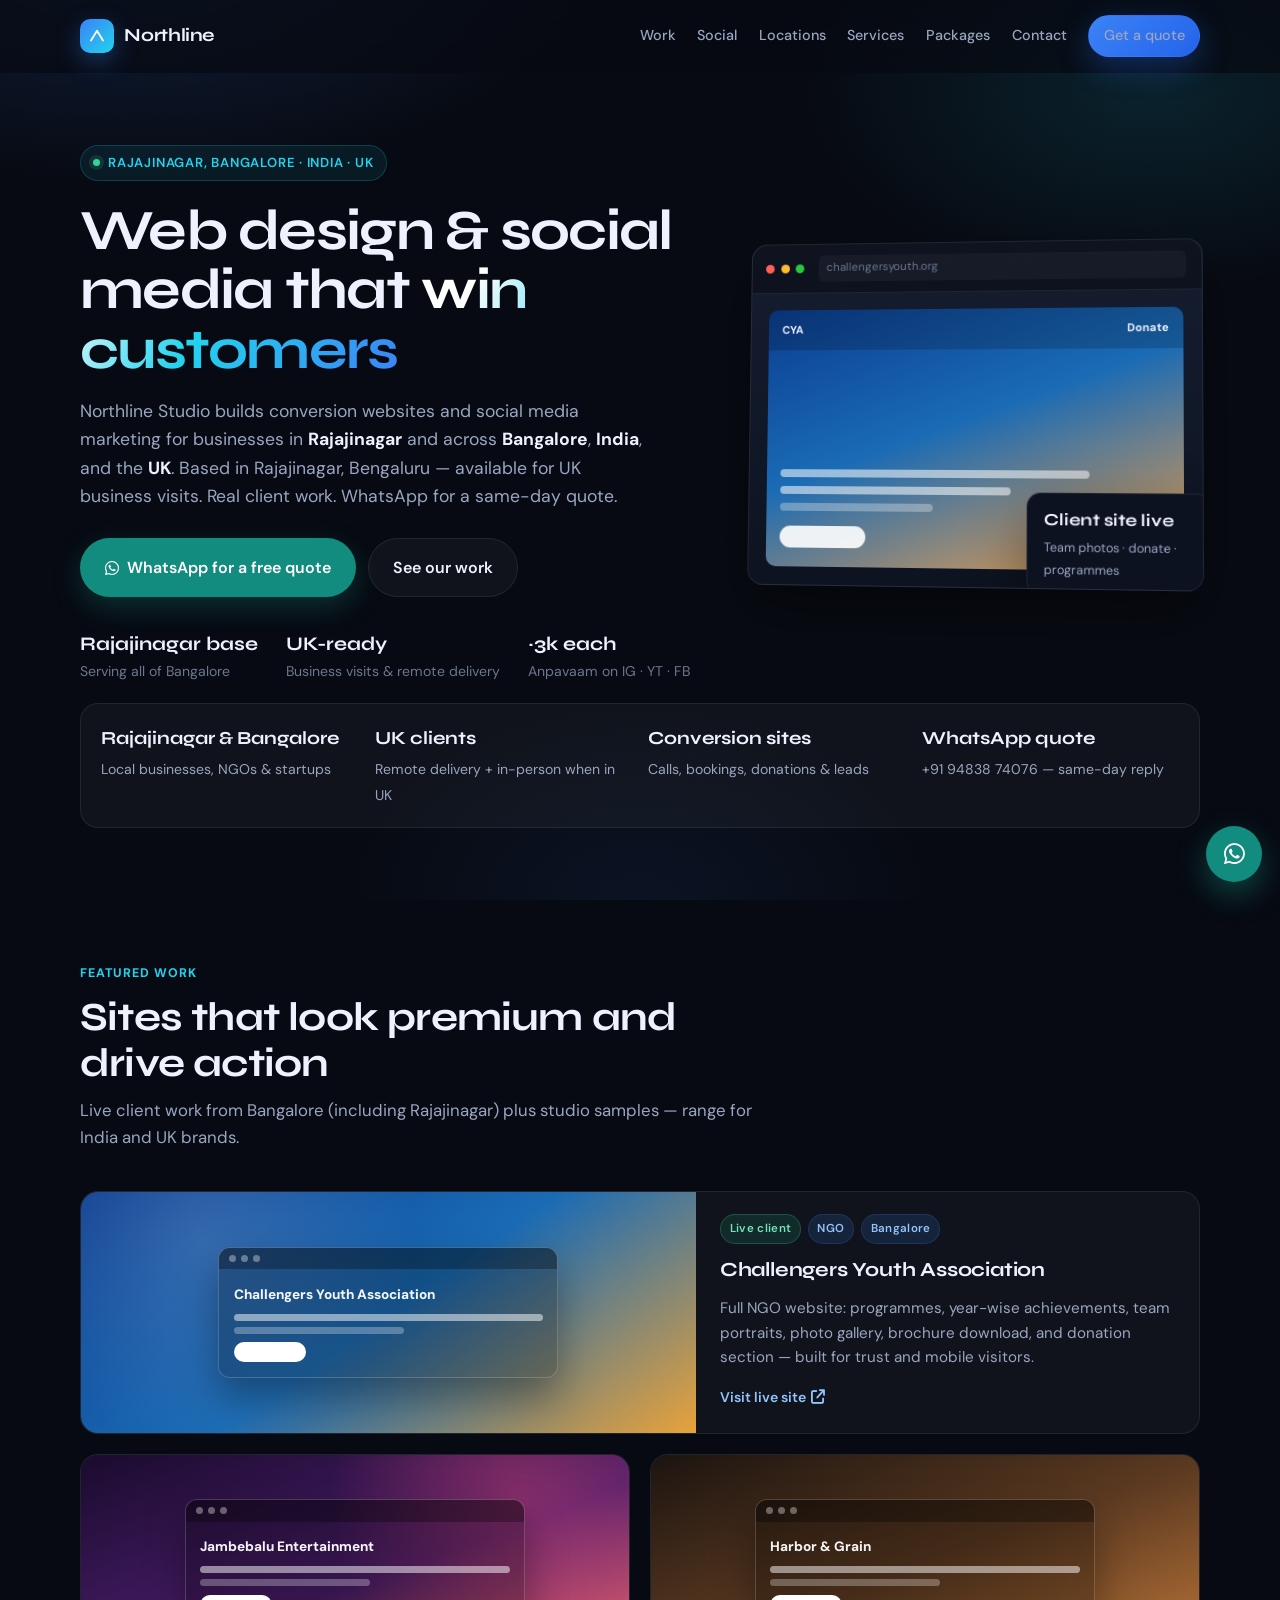
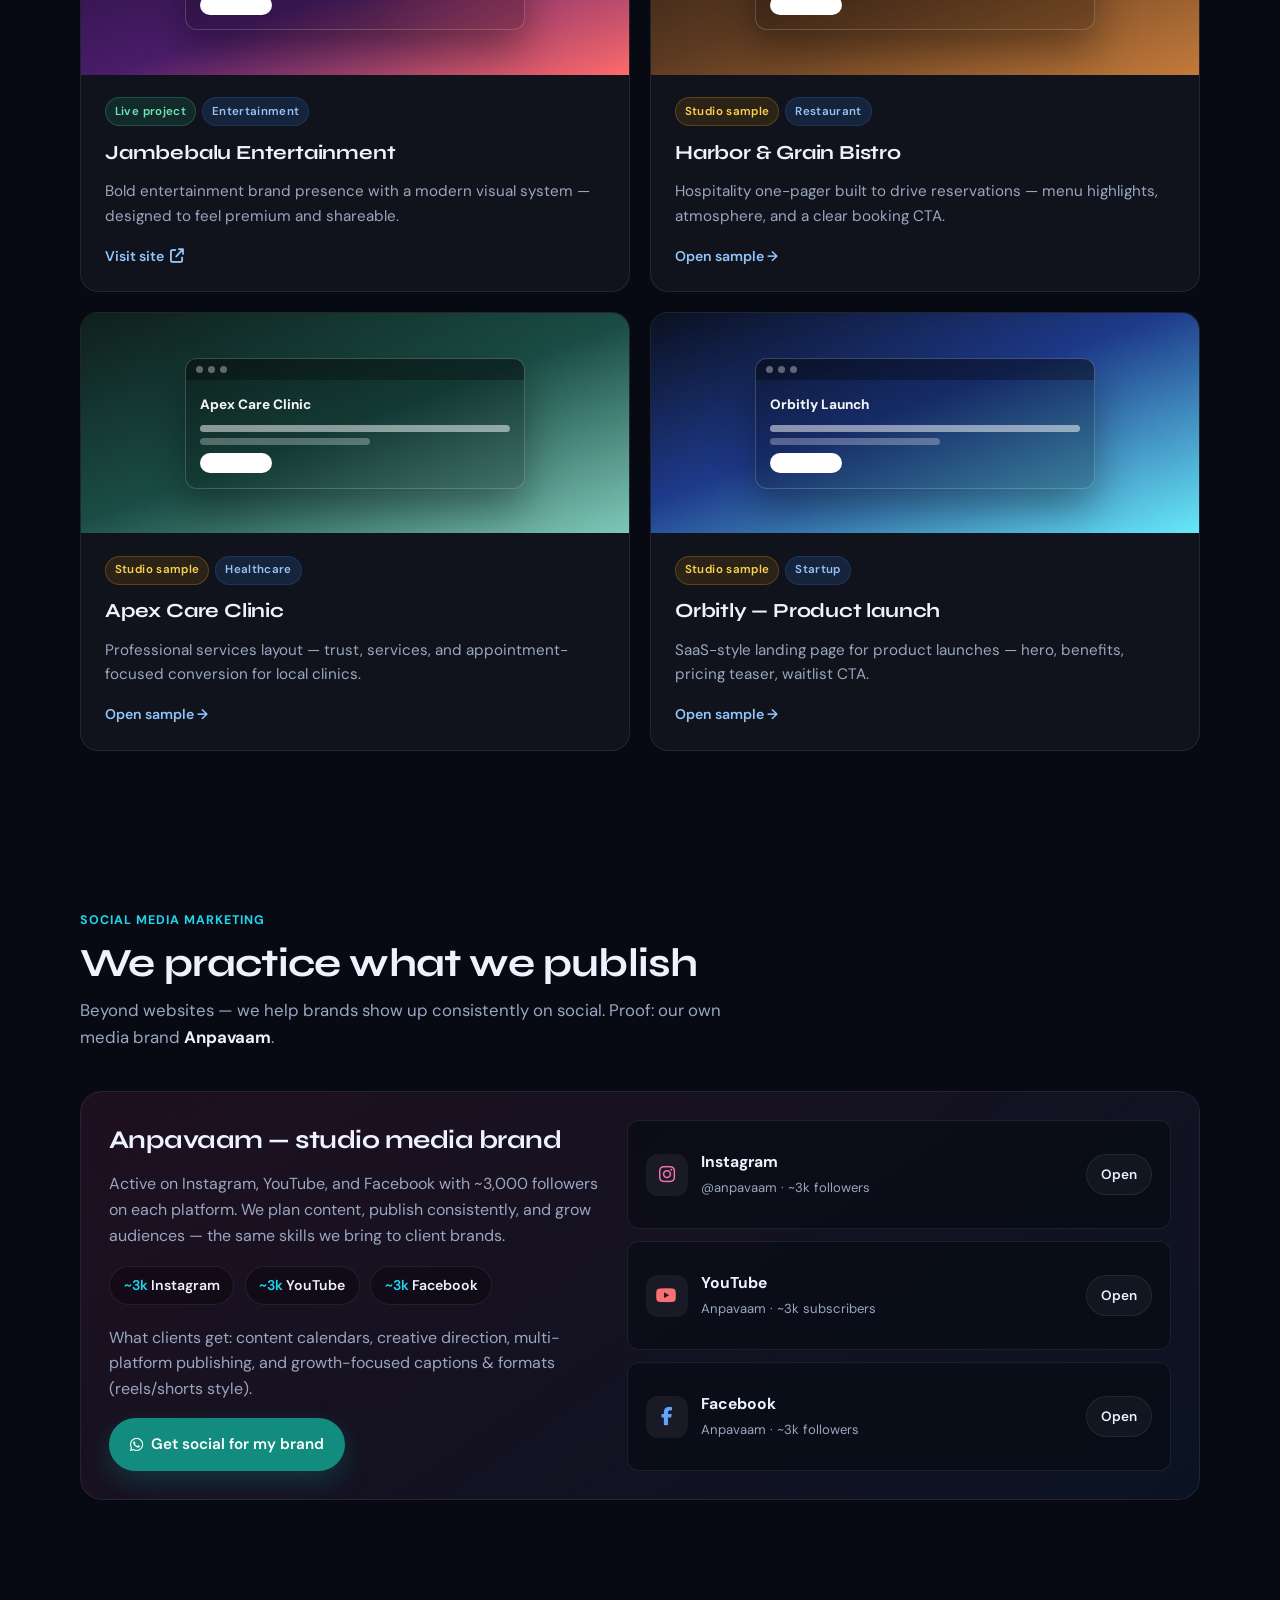
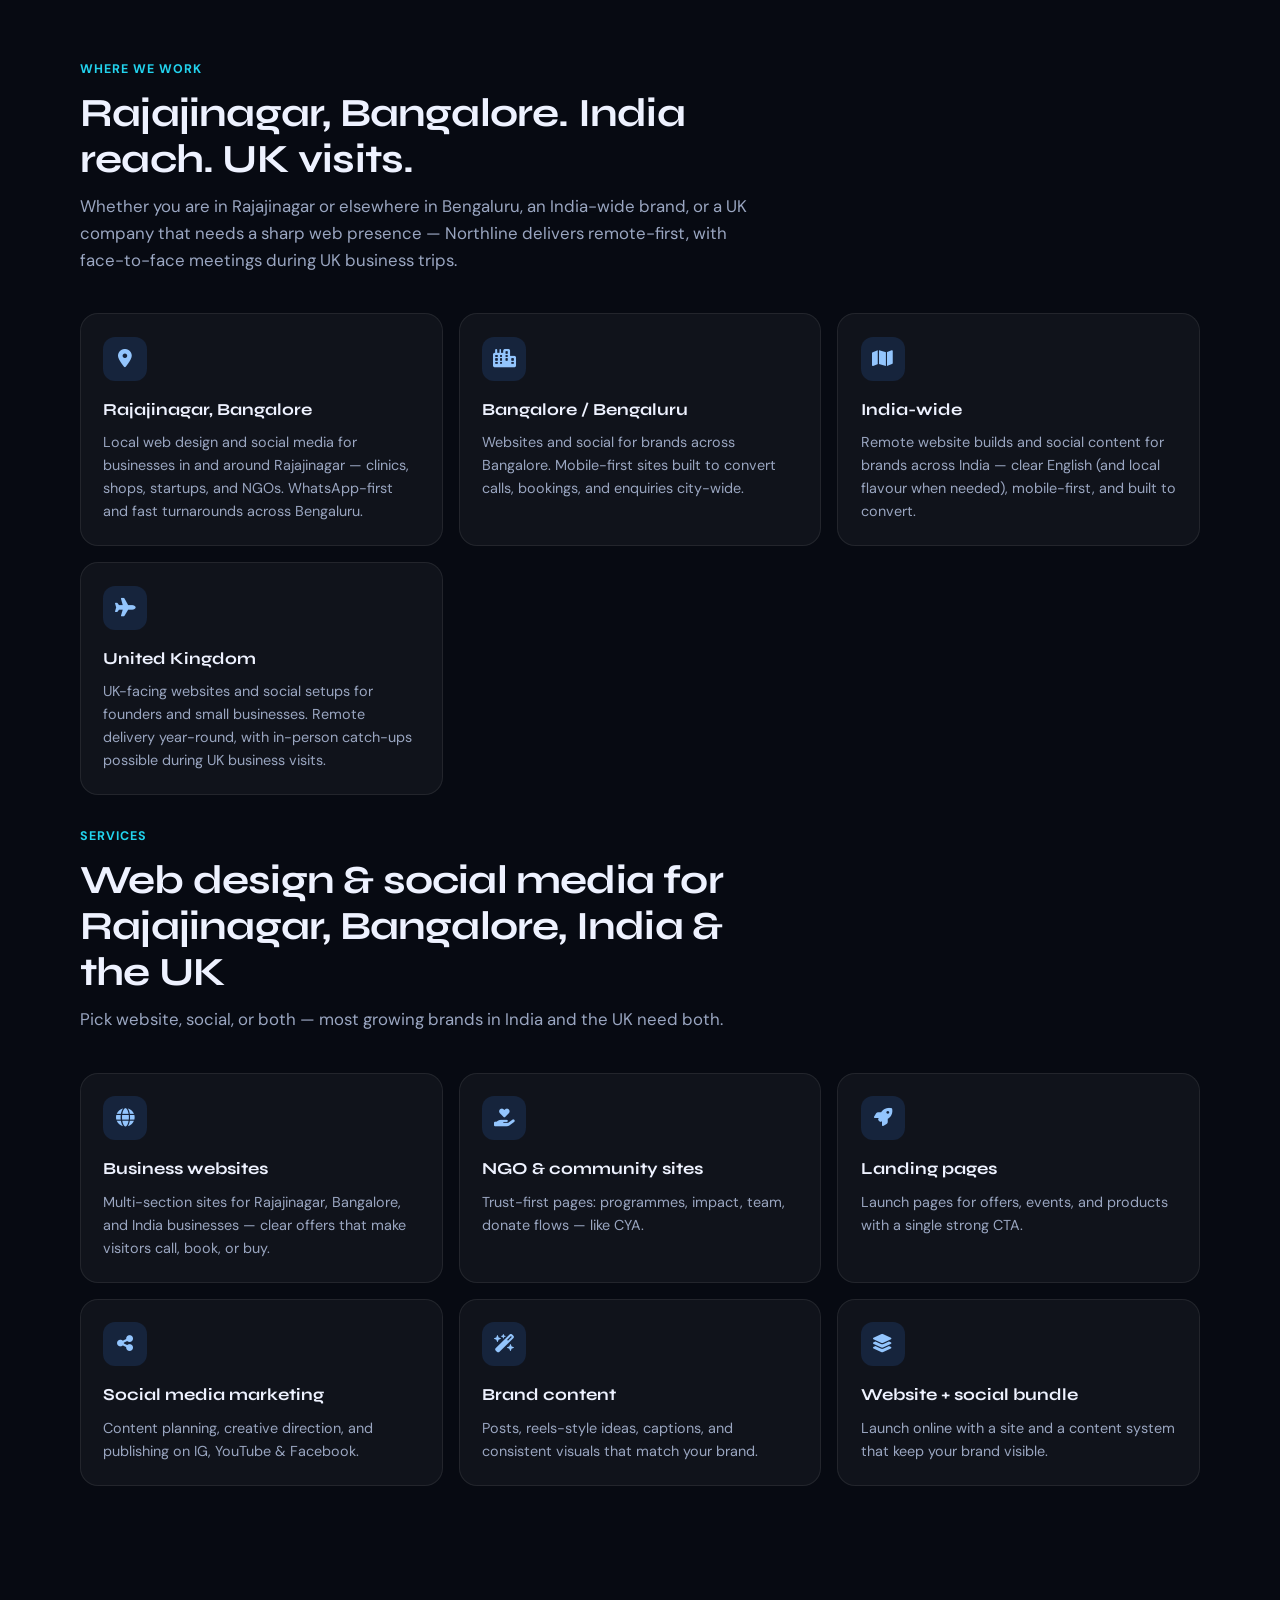
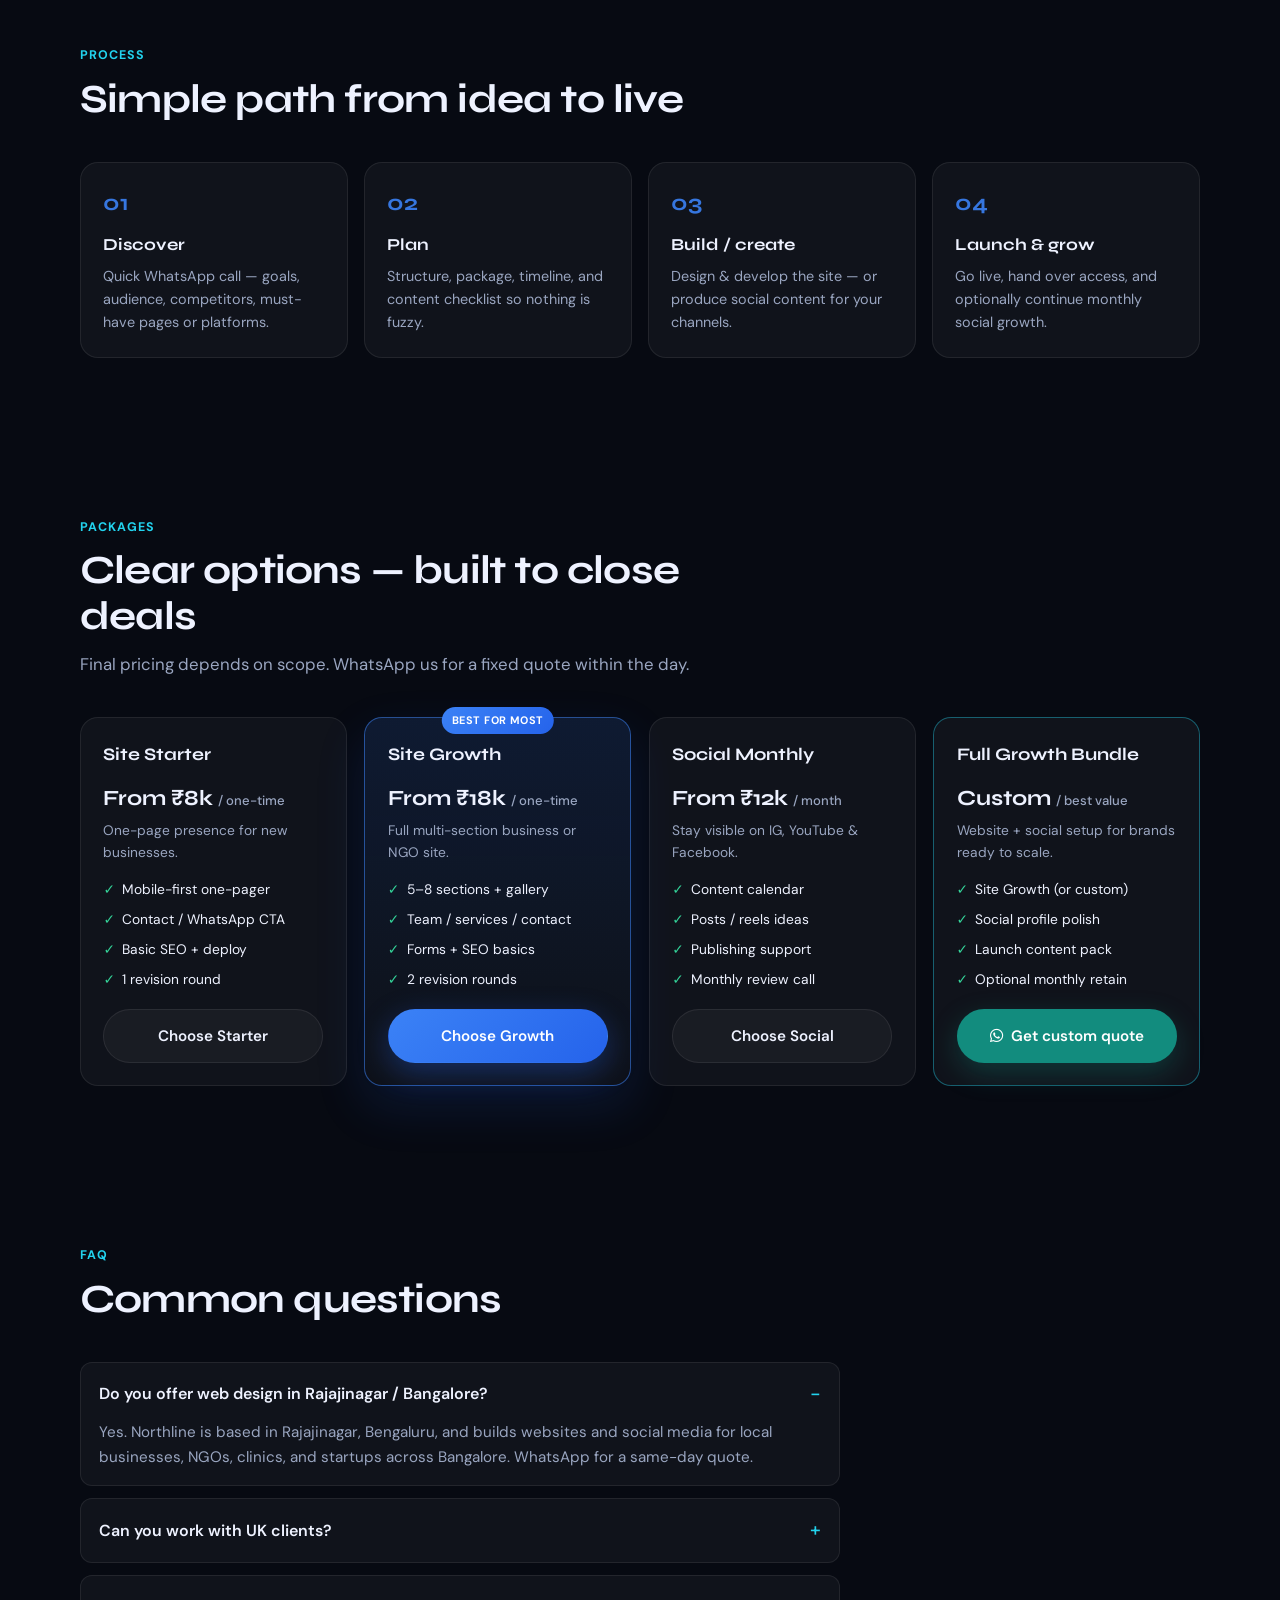
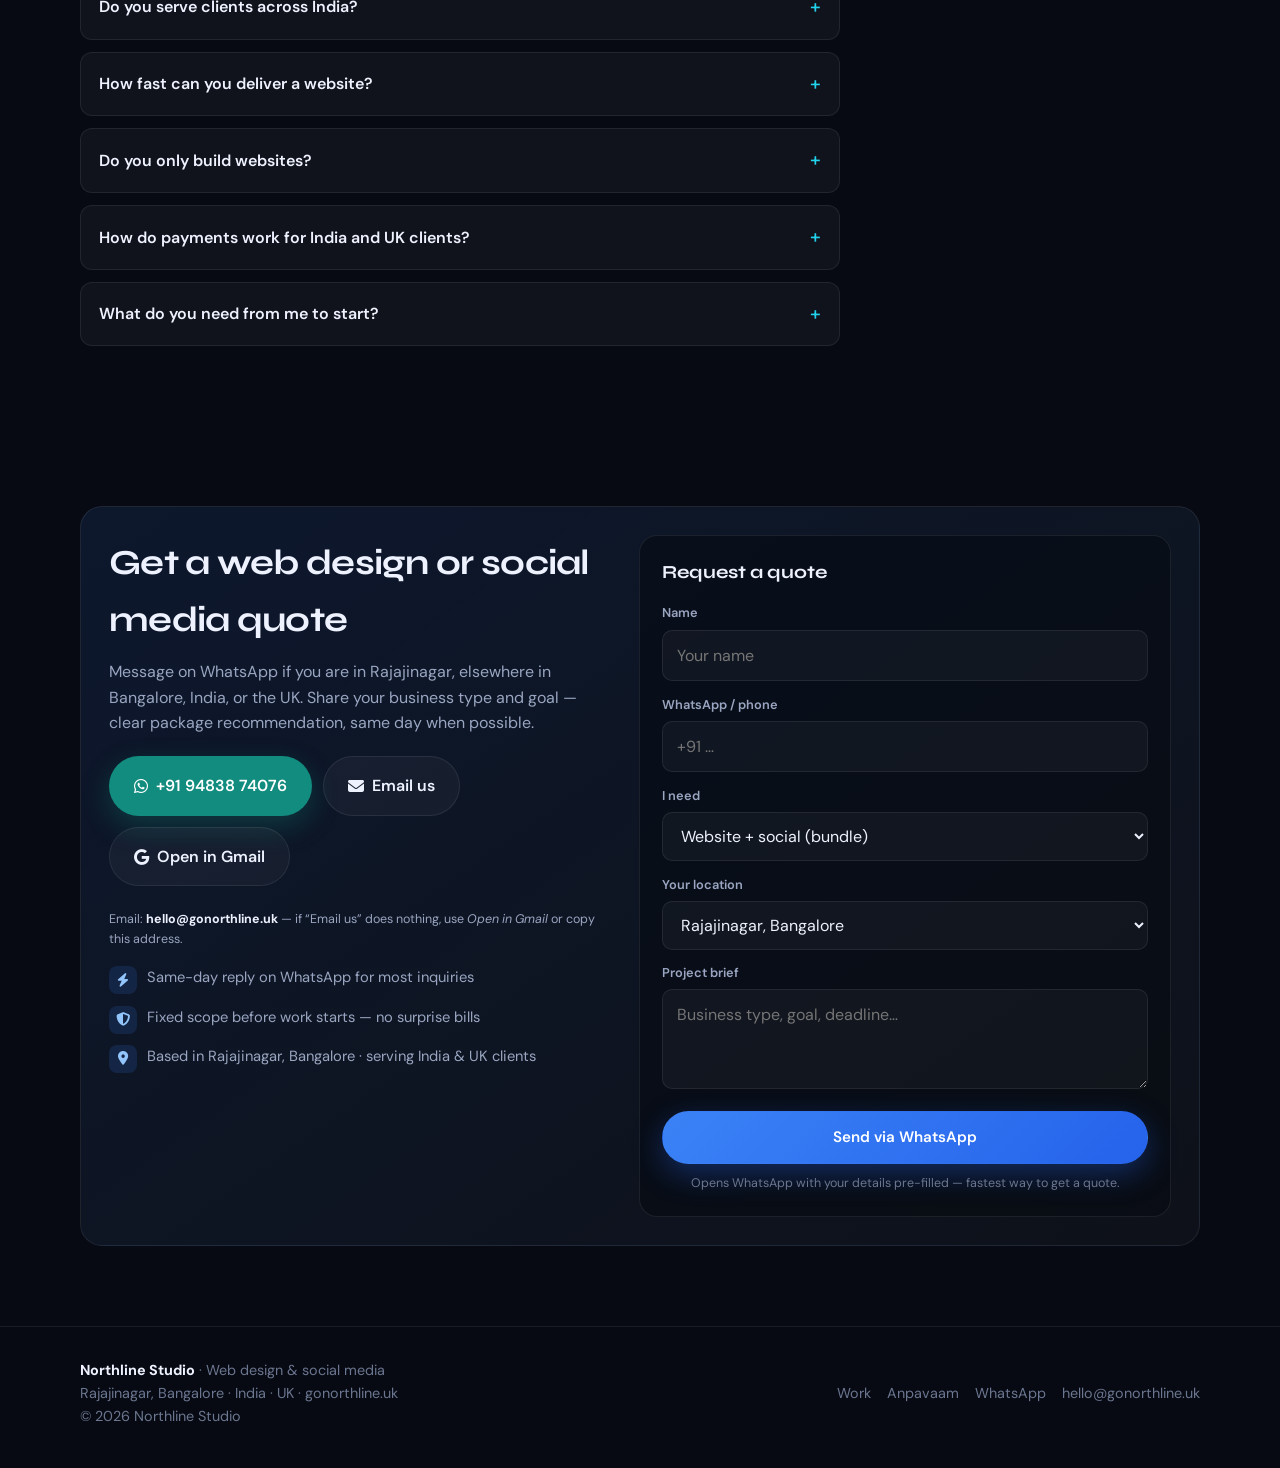
==== commit 93126d06: "Highlight Rajajinagar, Bangalore as primary local service area for SEO. Update meta, schema, locatio" ====
--- a/index.html
+++ b/index.html
@@ -4,27 +4,27 @@
   <meta charset="UTF-8" />
   <meta name="viewport" content="width=device-width, initial-scale=1" />
   <meta name="google-site-verification" content="iAJ7KsIbD9QD4XfhejiKlNSsWq3_weH38S4XdSgeoZs" />
-  <title>Web Design &amp; Social Media Marketing in Bangalore, India &amp; UK | Northline Studio</title>
-  <meta name="description" content="Northline Studio builds conversion websites and social media marketing for businesses in Bangalore, across India, and the UK. Based in Bengaluru, available for UK business visits. WhatsApp for a free quote." />
-  <meta name="keywords" content="web design Bangalore, website designer Bengaluru, social media marketing Bangalore, web design India, website design UK, freelance web developer Bangalore, Instagram marketing India, small business website Bangalore, NGO website design" />
+  <title>Web Design in Rajajinagar Bangalore, India &amp; UK | Northline Studio</title>
+  <meta name="description" content="Northline Studio — web design and social media marketing from Rajajinagar, Bangalore. Serving Bengaluru, India, and UK businesses. Available for UK visits. WhatsApp for a free quote." />
+  <meta name="keywords" content="web design Rajajinagar, web design Bangalore, website designer Rajajinagar Bangalore, website designer Bengaluru, social media marketing Bangalore, web design India, website design UK, freelance web developer Bangalore, Instagram marketing India, small business website Bangalore, NGO website design" />
   <meta name="author" content="Northline Studio" />
   <meta name="robots" content="index, follow, max-image-preview:large" />
   <meta name="geo.region" content="IN-KA" />
-  <meta name="geo.placename" content="Bengaluru" />
-  <meta name="geo.position" content="12.9716;77.5946" />
-  <meta name="ICBM" content="12.9716, 77.5946" />
+  <meta name="geo.placename" content="Rajajinagar, Bengaluru" />
+  <meta name="geo.position" content="12.9915;77.5530" />
+  <meta name="ICBM" content="12.9915, 77.5530" />
   <link rel="canonical" href="https://www.gonorthline.uk/" />
   <meta name="theme-color" content="#070a12" />
-  <meta property="og:title" content="Web Design &amp; Social Media in Bangalore, India &amp; UK | Northline" />
-  <meta property="og:description" content="Conversion websites and social growth for brands in Bengaluru, India, and the UK. Real client work. WhatsApp for a quote." />
+  <meta property="og:title" content="Web Design Rajajinagar Bangalore · India · UK | Northline" />
+  <meta property="og:description" content="Conversion websites and social growth from Rajajinagar, Bengaluru — serving India and the UK. WhatsApp for a quote." />
   <meta property="og:type" content="website" />
   <meta property="og:url" content="https://www.gonorthline.uk/" />
   <meta property="og:locale" content="en_IN" />
   <meta property="og:locale:alternate" content="en_GB" />
   <meta property="og:site_name" content="Northline Studio" />
   <meta name="twitter:card" content="summary_large_image" />
-  <meta name="twitter:title" content="Northline Studio | Web Design Bangalore · India · UK" />
-  <meta name="twitter:description" content="Websites and social media marketing that win customers. Based in Bangalore, serving India and the UK." />
+  <meta name="twitter:title" content="Northline Studio | Web Design Rajajinagar Bangalore · India · UK" />
+  <meta name="twitter:description" content="Websites and social media from Rajajinagar, Bangalore. Serving India and the UK." />
   <link rel="preconnect" href="https://fonts.googleapis.com" />
   <link rel="preconnect" href="https://fonts.gstatic.com" crossorigin />
   <link href="https://fonts.googleapis.com/css2?family=DM+Sans:ital,opsz,wght@0,9..40,400;0,9..40,500;0,9..40,600;0,9..40,700;1,9..40,400&family=Syne:wght@600;700;800&display=swap" rel="stylesheet" />
@@ -41,16 +41,18 @@
     "email": "hello@gonorthline.uk",
     "telephone": "+91-94838-74076",
     "image": "https://www.gonorthline.uk/assets/logo.svg",
-    "description": "Web design and social media marketing studio based in Bangalore, serving clients across India and the UK.",
+    "description": "Web design and social media marketing studio based in Rajajinagar, Bangalore, serving clients across India and the UK.",
     "areaServed": [
+      {"@type": "Place", "name": "Rajajinagar, Bengaluru"},
       {"@type": "City", "name": "Bengaluru"},
       {"@type": "Country", "name": "India"},
       {"@type": "Country", "name": "United Kingdom"}
     ],
     "address": {
       "@type": "PostalAddress",
-      "addressLocality": "Bengaluru",
+      "addressLocality": "Rajajinagar, Bengaluru",
       "addressRegion": "Karnataka",
+      "postalCode": "560010",
       "addressCountry": "IN"
     },
     "priceRange": "₹₹",
@@ -118,15 +120,15 @@
     <section class="hero">
       <div class="container hero-grid">
         <div>
-          <div class="eyebrow"><span class="dot"></span> Bangalore · India · UK</div>
+          <div class="eyebrow"><span class="dot"></span> Rajajinagar, Bangalore · India · UK</div>
           <h1>Web design &amp; social media that <span class="grad">win customers</span></h1>
-          <p class="hero-lead">Northline Studio builds conversion websites and social media marketing for businesses in <strong style="color:var(--text)">Bangalore</strong>, across <strong style="color:var(--text)">India</strong>, and the <strong style="color:var(--text)">UK</strong>. Based in Bengaluru — available for UK business visits. Real client work. WhatsApp for a same-day quote.</p>
+          <p class="hero-lead">Northline Studio builds conversion websites and social media marketing for businesses in <strong style="color:var(--text)">Rajajinagar</strong> and across <strong style="color:var(--text)">Bangalore</strong>, <strong style="color:var(--text)">India</strong>, and the <strong style="color:var(--text)">UK</strong>. Based in Rajajinagar, Bengaluru — available for UK business visits. Real client work. WhatsApp for a same-day quote.</p>
           <div class="hero-actions">
             <a class="btn btn-whatsapp btn-lg" href="https://wa.me/919483874076?text=Hi%20Northline%2C%20I%20want%20a%20website%20%2F%20social%20media%20quote." target="_blank" rel="noopener"><i class="fab fa-whatsapp"></i> WhatsApp for a free quote</a>
             <a class="btn btn-ghost btn-lg" href="#work">See our work</a>
           </div>
           <div class="hero-meta">
-            <div><strong>Bangalore base</strong> Live clients across India</div>
+            <div><strong>Rajajinagar base</strong> Serving all of Bangalore</div>
             <div><strong>UK-ready</strong> Business visits &amp; remote delivery</div>
             <div><strong>~3k each</strong> Anpavaam on IG · YT · FB</div>
           </div>
@@ -152,7 +154,7 @@
       </div>
       <div class="container proof">
         <div class="proof-inner">
-          <div class="proof-item"><strong>Bangalore &amp; India</strong><span>Local businesses, NGOs &amp; startups</span></div>
+          <div class="proof-item"><strong>Rajajinagar &amp; Bangalore</strong><span>Local businesses, NGOs &amp; startups</span></div>
           <div class="proof-item"><strong>UK clients</strong><span>Remote delivery + in-person when in UK</span></div>
           <div class="proof-item"><strong>Conversion sites</strong><span>Calls, bookings, donations &amp; leads</span></div>
           <div class="proof-item"><strong>WhatsApp quote</strong><span>+91 94838 74076 — same-day reply</span></div>
@@ -165,7 +167,7 @@
         <div class="section-head">
           <div class="section-tag">Featured work</div>
           <h2>Sites that look premium and drive action</h2>
-          <p>Live client work from Bangalore plus studio samples — so you can see range across industries in India and the UK.</p>
+          <p>Live client work from Bangalore (including Rajajinagar) plus studio samples — range for India and UK brands.</p>
         </div>
         <div class="work-grid">
           <article class="work-card featured">
@@ -331,14 +333,19 @@
       <div class="container">
         <div class="section-head">
           <div class="section-tag">Where we work</div>
-          <h2>Bangalore base. India reach. UK visits.</h2>
-          <p>Whether you are a Bengaluru business, an India-wide brand, or a UK company that needs a sharp web presence — Northline delivers remote-first, with face-to-face meetings during UK business trips.</p>
+          <h2>Rajajinagar, Bangalore. India reach. UK visits.</h2>
+          <p>Whether you are in Rajajinagar or elsewhere in Bengaluru, an India-wide brand, or a UK company that needs a sharp web presence — Northline delivers remote-first, with face-to-face meetings during UK business trips.</p>
         </div>
         <div class="services-grid">
+          <div class="service-card">
+            <div class="service-icon"><i class="fas fa-location-dot"></i></div>
+            <h3>Rajajinagar, Bangalore</h3>
+            <p>Local web design and social media for businesses in and around Rajajinagar — clinics, shops, startups, and NGOs. WhatsApp-first and fast turnarounds across Bengaluru.</p>
+          </div>
           <div class="service-card">
             <div class="service-icon"><i class="fas fa-city"></i></div>
             <h3>Bangalore / Bengaluru</h3>
-            <p>Web design and social media for local businesses, clinics, restaurants, startups, and NGOs in Bangalore. WhatsApp-first communication and fast turnarounds.</p>
+            <p>Websites and social for brands across Bangalore. Mobile-first sites built to convert calls, bookings, and enquiries city-wide.</p>
           </div>
           <div class="service-card">
             <div class="service-icon"><i class="fas fa-map"></i></div>
@@ -358,11 +365,11 @@
       <div class="container">
         <div class="section-head">
           <div class="section-tag">Services</div>
-          <h2>Web design &amp; social media for Bangalore, India &amp; the UK</h2>
+          <h2>Web design &amp; social media for Rajajinagar, Bangalore, India &amp; the UK</h2>
           <p>Pick website, social, or both — most growing brands in India and the UK need both.</p>
         </div>
         <div class="services-grid">
-          <div class="service-card"><div class="service-icon"><i class="fas fa-globe"></i></div><h3>Business websites</h3><p>Multi-section sites for Bangalore and India businesses — clear offers that make visitors call, book, or buy.</p></div>
+          <div class="service-card"><div class="service-icon"><i class="fas fa-globe"></i></div><h3>Business websites</h3><p>Multi-section sites for Rajajinagar, Bangalore, and India businesses — clear offers that make visitors call, book, or buy.</p></div>
           <div class="service-card"><div class="service-icon"><i class="fas fa-hand-holding-heart"></i></div><h3>NGO &amp; community sites</h3><p>Trust-first pages: programmes, impact, team, donate flows — like CYA.</p></div>
           <div class="service-card"><div class="service-icon"><i class="fas fa-rocket"></i></div><h3>Landing pages</h3><p>Launch pages for offers, events, and products with a single strong CTA.</p></div>
           <div class="service-card"><div class="service-icon"><i class="fas fa-share-nodes"></i></div><h3>Social media marketing</h3><p>Content planning, creative direction, and publishing on IG, YouTube &amp; Facebook.</p></div>
@@ -456,8 +463,8 @@
         </div>
         <div class="faq">
           <details open>
-            <summary>Do you offer web design in Bangalore?</summary>
-            <p>Yes. Northline is based in Bengaluru and builds websites and social media for local businesses, NGOs, clinics, and startups. You can reach us on WhatsApp for a same-day quote.</p>
+            <summary>Do you offer web design in Rajajinagar / Bangalore?</summary>
+            <p>Yes. Northline is based in Rajajinagar, Bengaluru, and builds websites and social media for local businesses, NGOs, clinics, and startups across Bangalore. WhatsApp for a same-day quote.</p>
           </details>
           <details>
             <summary>Can you work with UK clients?</summary>
@@ -481,7 +488,7 @@
           </details>
           <details>
             <summary>What do you need from me to start?</summary>
-            <p>Business name, logo (if any), photos/text if ready, WhatsApp number, location (Bangalore / India / UK), and your top goal (calls, donations, bookings, followers). We can help write copy if needed.</p>
+            <p>Business name, logo (if any), photos/text if ready, WhatsApp number, location (Rajajinagar / Bangalore / India / UK), and your top goal (calls, donations, bookings, followers). We can help write copy if needed.</p>
           </details>
         </div>
       </div>
@@ -492,7 +499,7 @@
         <div class="contact-wrap">
           <div class="contact-copy">
             <h2>Get a web design or social media quote</h2>
-            <p>Message on WhatsApp if you are in Bangalore, elsewhere in India, or the UK. Share your business type and goal — clear package recommendation, same day when possible.</p>
+            <p>Message on WhatsApp if you are in Rajajinagar, elsewhere in Bangalore, India, or the UK. Share your business type and goal — clear package recommendation, same day when possible.</p>
             <div class="contact-actions">
               <a class="btn btn-whatsapp btn-lg" href="https://wa.me/919483874076?text=Hi%20Northline%2C%20I%20want%20a%20website%20%2F%20social%20media%20quote." target="_blank" rel="noopener"><i class="fab fa-whatsapp"></i> +91 94838 74076</a>
               <a class="btn btn-ghost btn-lg" href="mailto:hello@gonorthline.uk?subject=Northline%20project%20inquiry"><i class="fas fa-envelope"></i> Email us</a>
@@ -502,7 +509,7 @@
             <ul class="contact-points">
               <li><span class="ico"><i class="fas fa-bolt"></i></span><span>Same-day reply on WhatsApp for most inquiries</span></li>
               <li><span class="ico"><i class="fas fa-shield-halved"></i></span><span>Fixed scope before work starts — no surprise bills</span></li>
-              <li><span class="ico"><i class="fas fa-map-marker-alt"></i></span><span>Based in Bangalore · serving India &amp; UK clients</span></li>
+              <li><span class="ico"><i class="fas fa-map-marker-alt"></i></span><span>Based in Rajajinagar, Bangalore · serving India &amp; UK clients</span></li>
             </ul>
           </div>
           <form class="contact-form" id="quoteForm">
@@ -527,7 +534,8 @@
             <div class="field">
               <label for="location">Your location</label>
               <select id="location" name="location">
-                <option selected>Bangalore / Bengaluru</option>
+                <option selected>Rajajinagar, Bangalore</option>
+                <option>Other area in Bangalore</option>
                 <option>Other city in India</option>
                 <option>United Kingdom</option>
                 <option>Other / remote</option>
@@ -549,7 +557,7 @@
     <div class="container footer-inner">
       <div>
         <strong style="color:var(--text)">Northline Studio</strong> · Web design &amp; social media<br />
-        <span>Bangalore · India · UK · <a href="https://www.gonorthline.uk/">gonorthline.uk</a></span><br />
+        <span>Rajajinagar, Bangalore · India · UK · <a href="https://www.gonorthline.uk/">gonorthline.uk</a></span><br />
         <span>© 2026 Northline Studio</span>
       </div>
       <div class="footer-links">
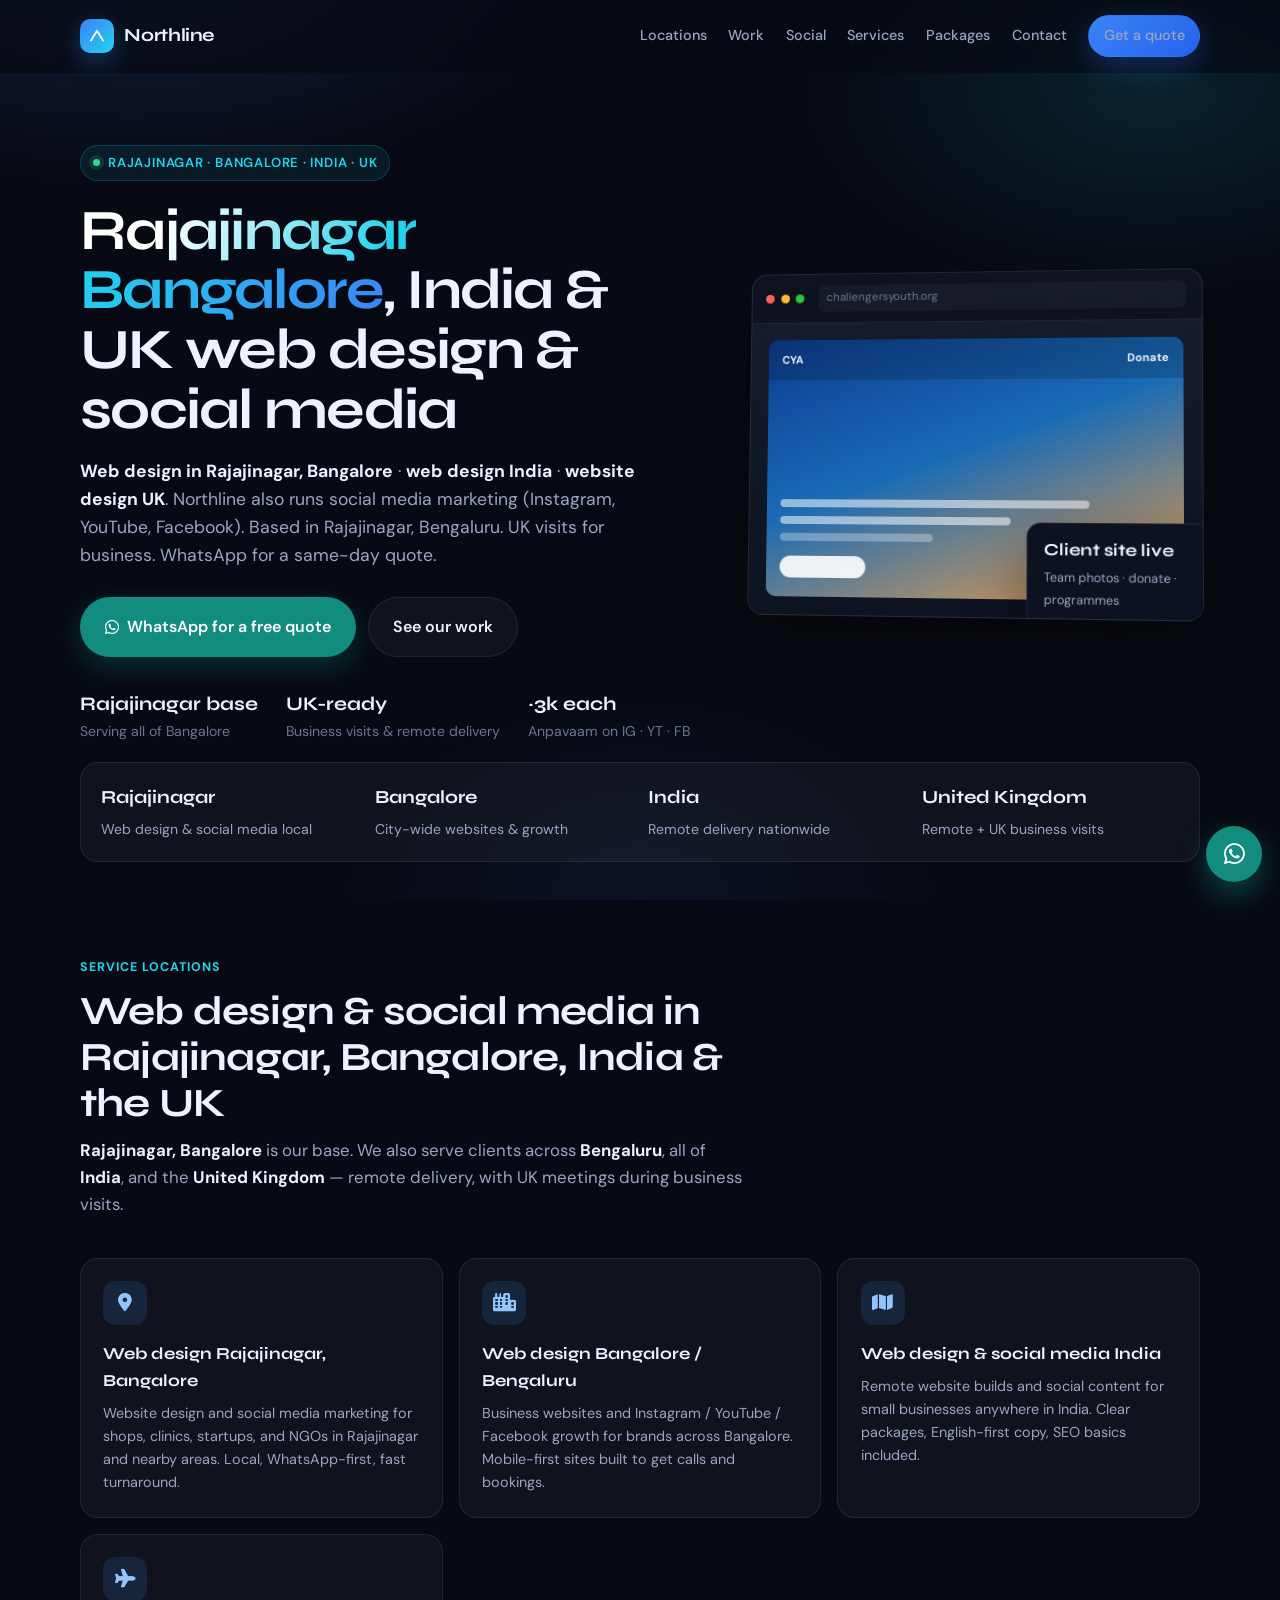
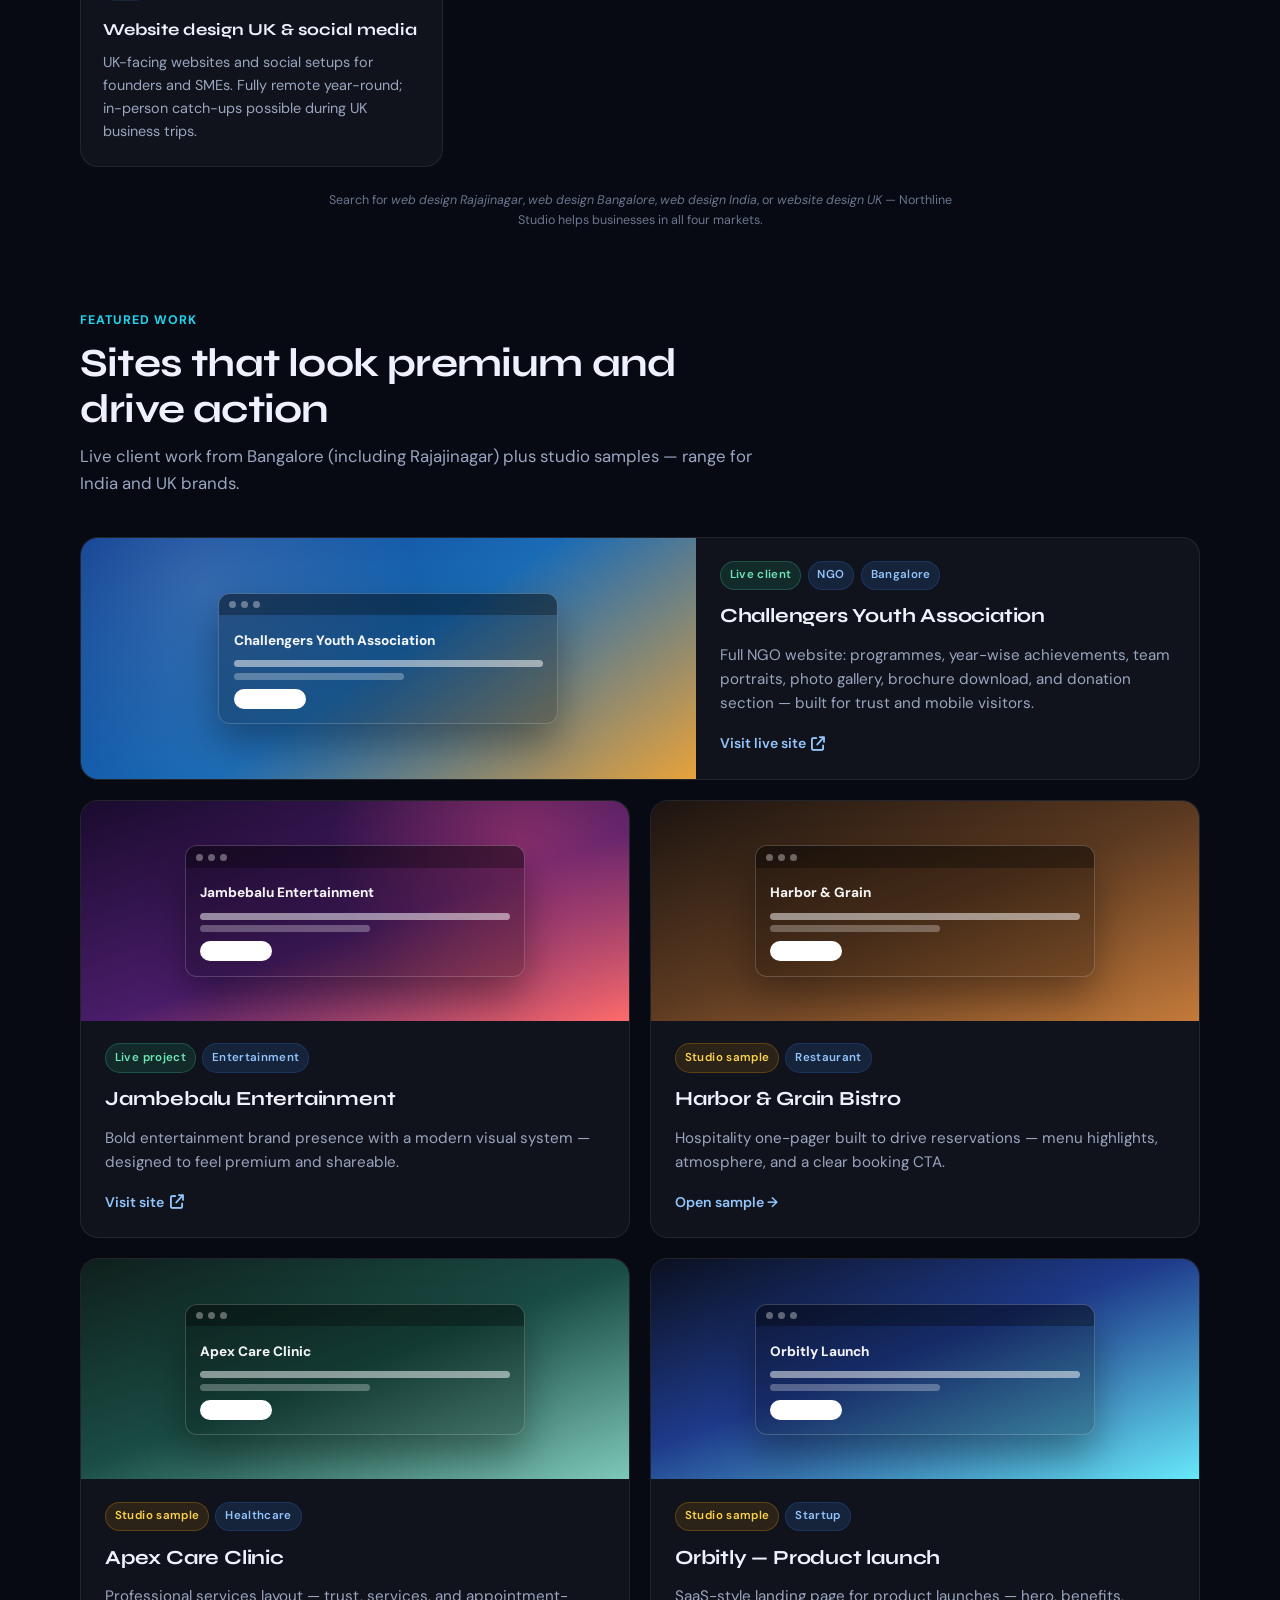
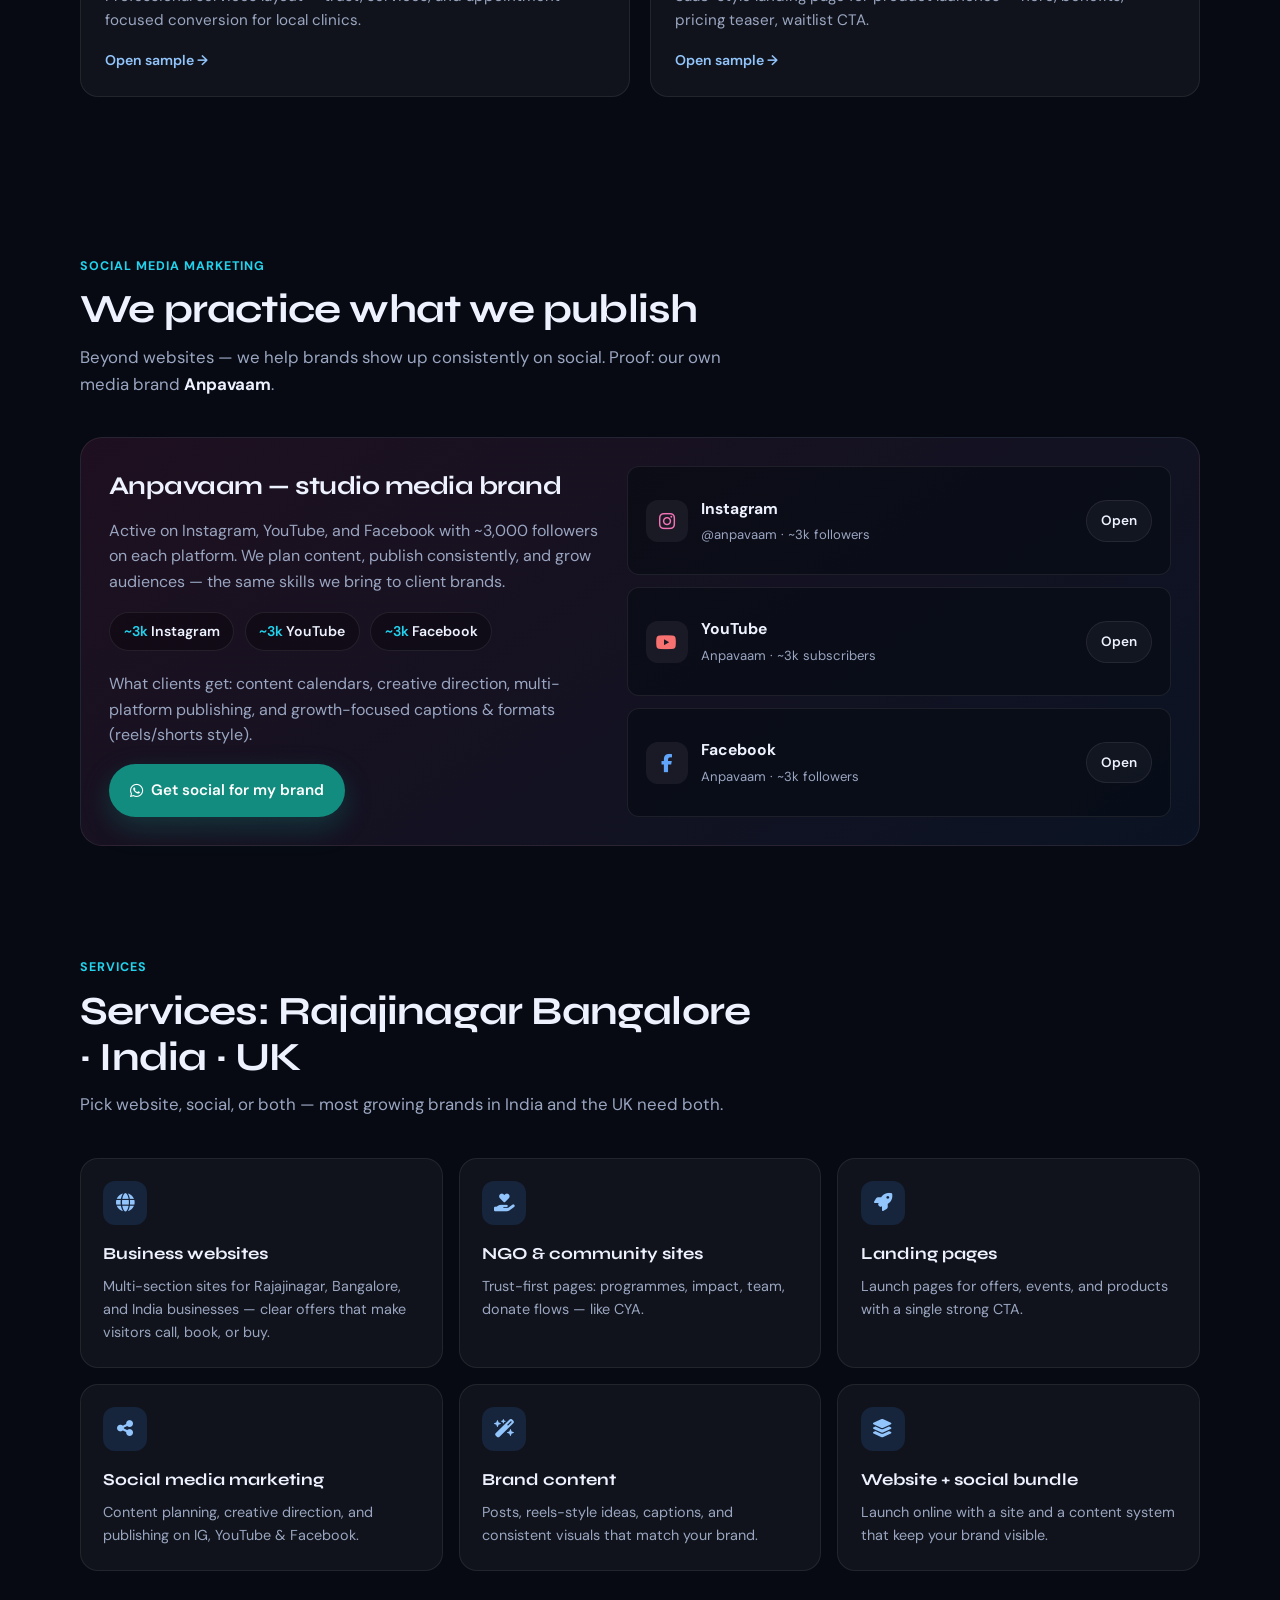
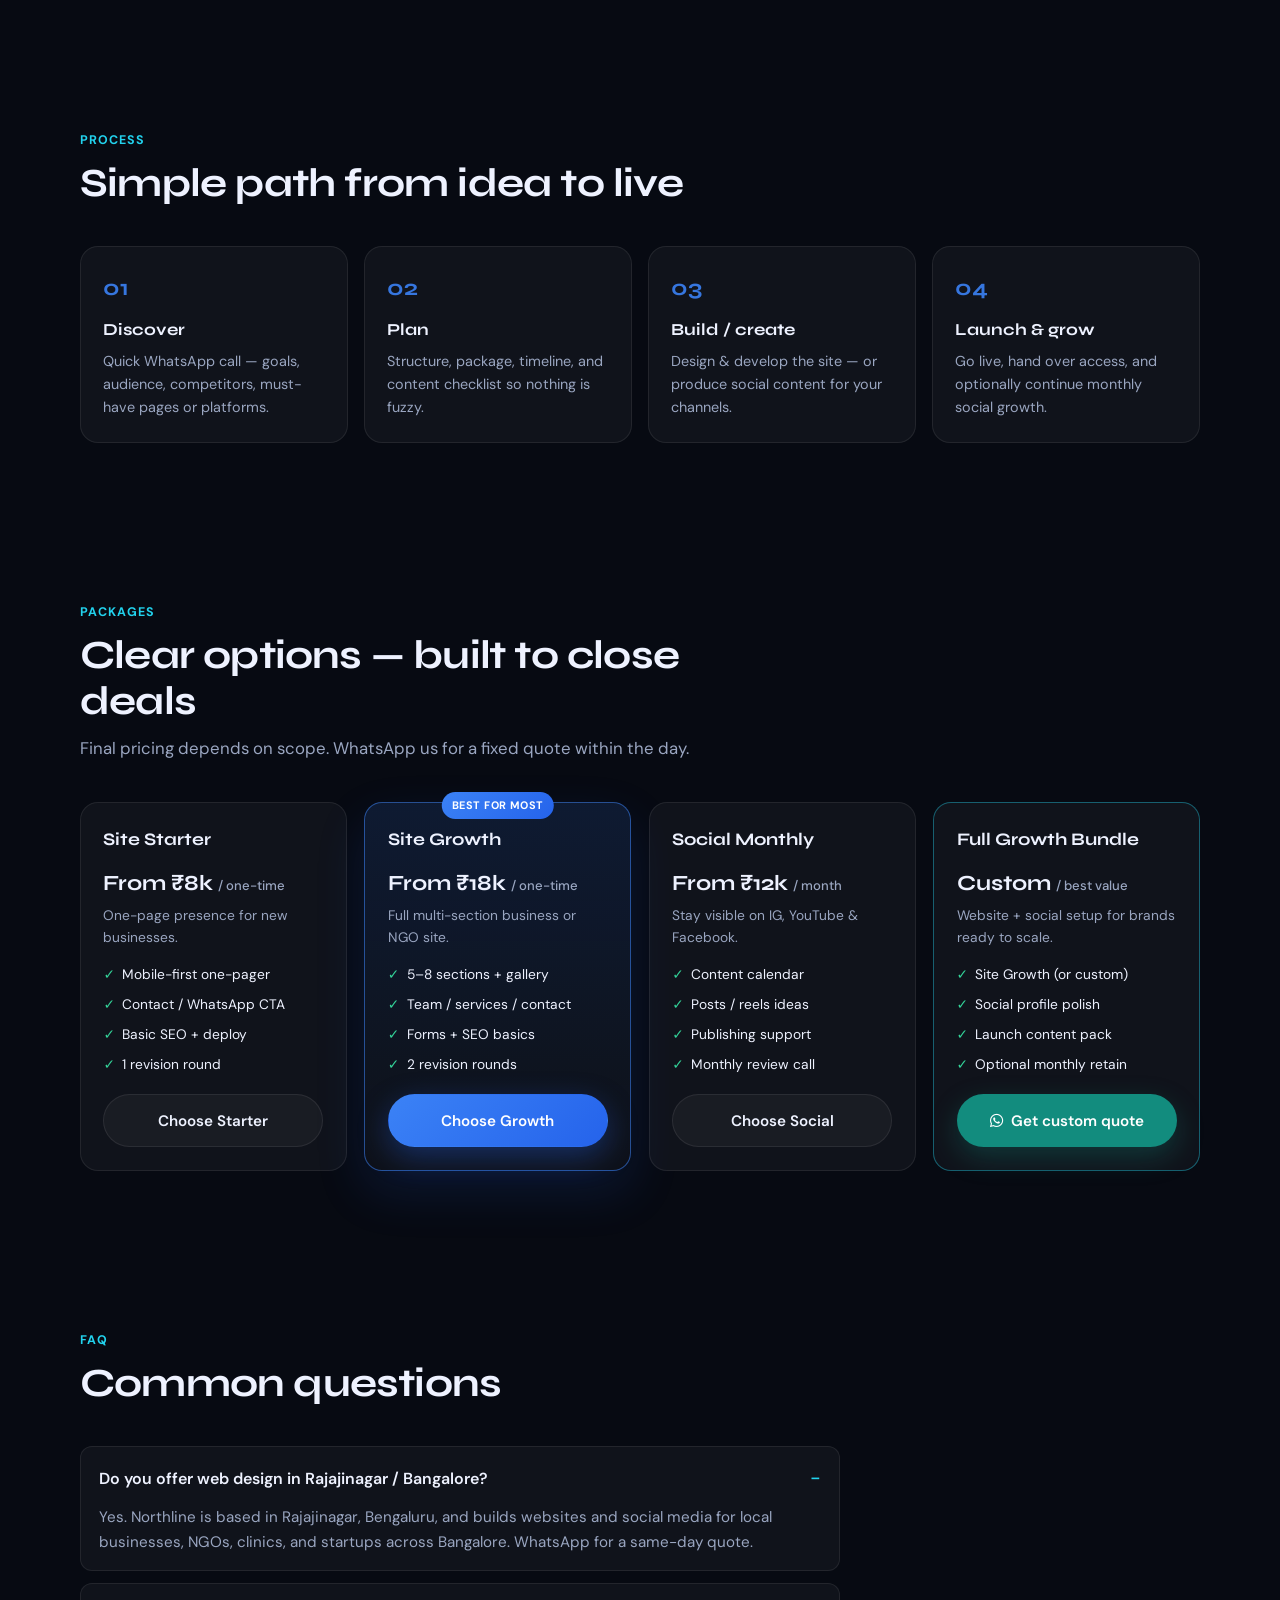
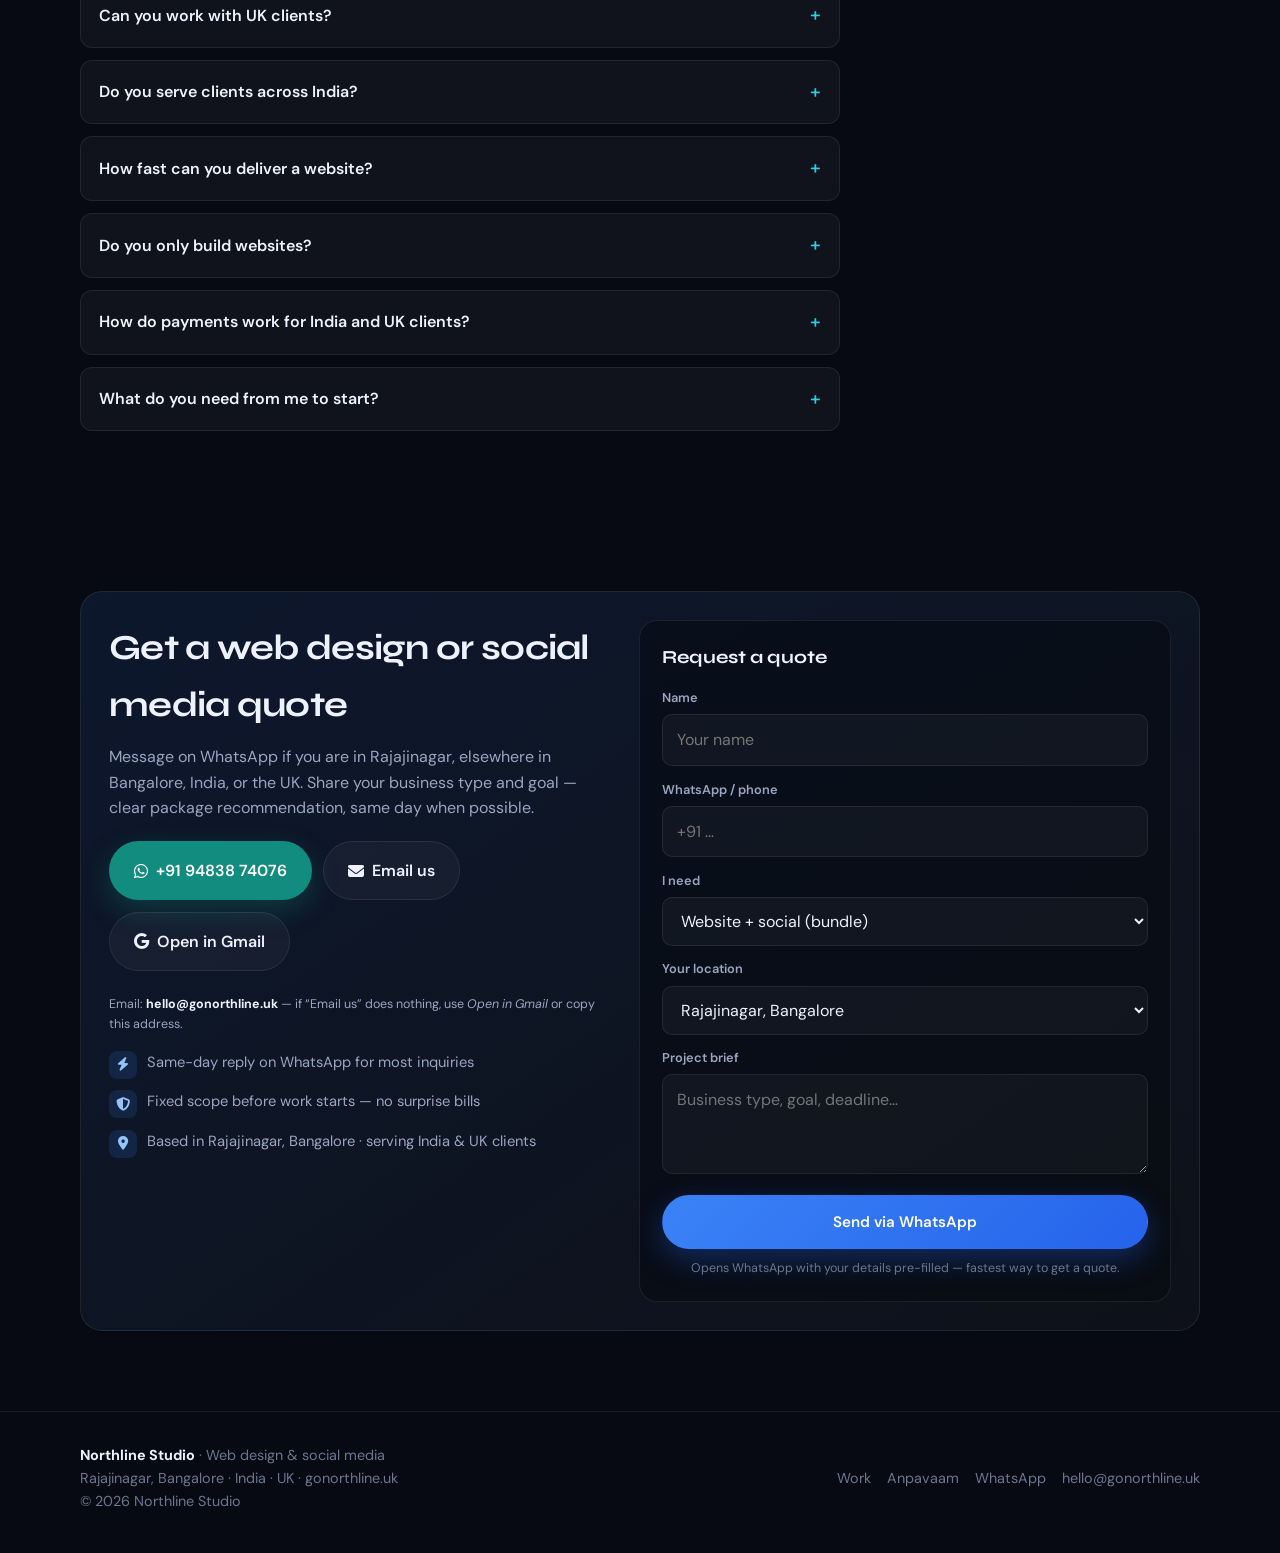
==== commit b9f82211: "Lead the site with Rajajinagar, Bangalore, India, and UK for SEO. Move locations above work, put pla" ====
--- a/index.html
+++ b/index.html
@@ -4,9 +4,9 @@
   <meta charset="UTF-8" />
   <meta name="viewport" content="width=device-width, initial-scale=1" />
   <meta name="google-site-verification" content="iAJ7KsIbD9QD4XfhejiKlNSsWq3_weH38S4XdSgeoZs" />
-  <title>Web Design in Rajajinagar Bangalore, India &amp; UK | Northline Studio</title>
-  <meta name="description" content="Northline Studio — web design and social media marketing from Rajajinagar, Bangalore. Serving Bengaluru, India, and UK businesses. Available for UK visits. WhatsApp for a free quote." />
-  <meta name="keywords" content="web design Rajajinagar, web design Bangalore, website designer Rajajinagar Bangalore, website designer Bengaluru, social media marketing Bangalore, web design India, website design UK, freelance web developer Bangalore, Instagram marketing India, small business website Bangalore, NGO website design" />
+  <title>Web Design Rajajinagar Bangalore | India &amp; UK Social Media Marketing | Northline</title>
+  <meta name="description" content="Web design in Rajajinagar Bangalore, across India, and the UK. Social media marketing for small businesses. Northline Studio — WhatsApp quote +91 94838 74076." />
+  <meta name="keywords" content="web design Rajajinagar, web design Bangalore, web design Bengaluru, web design India, web design UK, website designer Rajajinagar Bangalore, social media marketing Rajajinagar, social media marketing Bangalore, social media marketing India, social media marketing UK, freelance web developer Bangalore, small business website Bangalore, NGO website design India" />
   <meta name="author" content="Northline Studio" />
   <meta name="robots" content="index, follow, max-image-preview:large" />
   <meta name="geo.region" content="IN-KA" />
@@ -15,8 +15,8 @@
   <meta name="ICBM" content="12.9915, 77.5530" />
   <link rel="canonical" href="https://www.gonorthline.uk/" />
   <meta name="theme-color" content="#070a12" />
-  <meta property="og:title" content="Web Design Rajajinagar Bangalore · India · UK | Northline" />
-  <meta property="og:description" content="Conversion websites and social growth from Rajajinagar, Bengaluru — serving India and the UK. WhatsApp for a quote." />
+  <meta property="og:title" content="Web Design Rajajinagar Bangalore, India &amp; UK | Northline" />
+  <meta property="og:description" content="Web design Rajajinagar Bangalore · India · UK. Social media marketing for businesses. WhatsApp for a quote." />
   <meta property="og:type" content="website" />
   <meta property="og:url" content="https://www.gonorthline.uk/" />
   <meta property="og:locale" content="en_IN" />
@@ -41,7 +41,7 @@
     "email": "hello@gonorthline.uk",
     "telephone": "+91-94838-74076",
     "image": "https://www.gonorthline.uk/assets/logo.svg",
-    "description": "Web design and social media marketing studio based in Rajajinagar, Bangalore, serving clients across India and the UK.",
+    "description": "Web design Rajajinagar Bangalore, web design India, and website design UK. Social media marketing for small businesses. Northline Studio.",
     "areaServed": [
       {"@type": "Place", "name": "Rajajinagar, Bengaluru"},
       {"@type": "City", "name": "Bengaluru"},
@@ -94,9 +94,9 @@
         Northline
       </a>
       <nav class="nav-links" aria-label="Primary">
+        <a href="#locations">Locations</a>
         <a href="#work">Work</a>
         <a href="#social">Social</a>
-        <a href="#locations">Locations</a>
         <a href="#services">Services</a>
         <a href="#packages">Packages</a>
         <a href="#contact">Contact</a>
@@ -107,9 +107,9 @@
   </header>
 
   <div class="mobile-nav" id="mobileNav">
+    <a href="#locations" data-close>Locations</a>
     <a href="#work" data-close>Work</a>
     <a href="#social" data-close>Social</a>
-    <a href="#locations" data-close>Locations</a>
     <a href="#services" data-close>Services</a>
     <a href="#packages" data-close>Packages</a>
     <a href="#contact" data-close>Contact</a>
@@ -120,9 +120,9 @@
     <section class="hero">
       <div class="container hero-grid">
         <div>
-          <div class="eyebrow"><span class="dot"></span> Rajajinagar, Bangalore · India · UK</div>
-          <h1>Web design &amp; social media that <span class="grad">win customers</span></h1>
-          <p class="hero-lead">Northline Studio builds conversion websites and social media marketing for businesses in <strong style="color:var(--text)">Rajajinagar</strong> and across <strong style="color:var(--text)">Bangalore</strong>, <strong style="color:var(--text)">India</strong>, and the <strong style="color:var(--text)">UK</strong>. Based in Rajajinagar, Bengaluru — available for UK business visits. Real client work. WhatsApp for a same-day quote.</p>
+          <div class="eyebrow"><span class="dot"></span> Rajajinagar · Bangalore · India · UK</div>
+          <h1><span class="grad">Rajajinagar Bangalore</span>, India &amp; UK web design &amp; social media</h1>
+          <p class="hero-lead"><strong style="color:var(--text)">Web design in Rajajinagar, Bangalore</strong> · <strong style="color:var(--text)">web design India</strong> · <strong style="color:var(--text)">website design UK</strong>. Northline also runs social media marketing (Instagram, YouTube, Facebook). Based in Rajajinagar, Bengaluru. UK visits for business. WhatsApp for a same-day quote.</p>
           <div class="hero-actions">
             <a class="btn btn-whatsapp btn-lg" href="https://wa.me/919483874076?text=Hi%20Northline%2C%20I%20want%20a%20website%20%2F%20social%20media%20quote." target="_blank" rel="noopener"><i class="fab fa-whatsapp"></i> WhatsApp for a free quote</a>
             <a class="btn btn-ghost btn-lg" href="#work">See our work</a>
@@ -154,11 +154,45 @@
       </div>
       <div class="container proof">
         <div class="proof-inner">
-          <div class="proof-item"><strong>Rajajinagar &amp; Bangalore</strong><span>Local businesses, NGOs &amp; startups</span></div>
-          <div class="proof-item"><strong>UK clients</strong><span>Remote delivery + in-person when in UK</span></div>
-          <div class="proof-item"><strong>Conversion sites</strong><span>Calls, bookings, donations &amp; leads</span></div>
-          <div class="proof-item"><strong>WhatsApp quote</strong><span>+91 94838 74076 — same-day reply</span></div>
-        </div>
+          <div class="proof-item"><strong>Rajajinagar</strong><span>Web design &amp; social media local</span></div>
+          <div class="proof-item"><strong>Bangalore</strong><span>City-wide websites &amp; growth</span></div>
+          <div class="proof-item"><strong>India</strong><span>Remote delivery nationwide</span></div>
+          <div class="proof-item"><strong>United Kingdom</strong><span>Remote + UK business visits</span></div>
+        </div>
+      </div>
+    </section>
+
+
+    <section id="locations" class="section" style="padding-top:2.5rem;padding-bottom:0">
+      <div class="container">
+        <div class="section-head">
+          <div class="section-tag">Service locations</div>
+          <h2>Web design &amp; social media in Rajajinagar, Bangalore, India &amp; the UK</h2>
+          <p><strong style="color:var(--text)">Rajajinagar, Bangalore</strong> is our base. We also serve clients across <strong style="color:var(--text)">Bengaluru</strong>, all of <strong style="color:var(--text)">India</strong>, and the <strong style="color:var(--text)">United Kingdom</strong> — remote delivery, with UK meetings during business visits.</p>
+        </div>
+        <div class="services-grid">
+          <div class="service-card">
+            <div class="service-icon"><i class="fas fa-location-dot"></i></div>
+            <h3>Web design Rajajinagar, Bangalore</h3>
+            <p>Website design and social media marketing for shops, clinics, startups, and NGOs in Rajajinagar and nearby areas. Local, WhatsApp-first, fast turnaround.</p>
+          </div>
+          <div class="service-card">
+            <div class="service-icon"><i class="fas fa-city"></i></div>
+            <h3>Web design Bangalore / Bengaluru</h3>
+            <p>Business websites and Instagram / YouTube / Facebook growth for brands across Bangalore. Mobile-first sites built to get calls and bookings.</p>
+          </div>
+          <div class="service-card">
+            <div class="service-icon"><i class="fas fa-map"></i></div>
+            <h3>Web design &amp; social media India</h3>
+            <p>Remote website builds and social content for small businesses anywhere in India. Clear packages, English-first copy, SEO basics included.</p>
+          </div>
+          <div class="service-card">
+            <div class="service-icon"><i class="fas fa-plane"></i></div>
+            <h3>Website design UK &amp; social media</h3>
+            <p>UK-facing websites and social setups for founders and SMEs. Fully remote year-round; in-person catch-ups possible during UK business trips.</p>
+          </div>
+        </div>
+        <p class="form-note" style="text-align:center;margin:1.5rem auto 0;max-width:40rem">Search for <em>web design Rajajinagar</em>, <em>web design Bangalore</em>, <em>web design India</em>, or <em>website design UK</em> — Northline Studio helps businesses in all four markets.</p>
       </div>
     </section>
 
@@ -326,46 +360,11 @@
           </div>
         </div>
       </div>
-    </section>
-
-    
-    <section id="locations" class="section" style="padding-bottom:0">
-      <div class="container">
-        <div class="section-head">
-          <div class="section-tag">Where we work</div>
-          <h2>Rajajinagar, Bangalore. India reach. UK visits.</h2>
-          <p>Whether you are in Rajajinagar or elsewhere in Bengaluru, an India-wide brand, or a UK company that needs a sharp web presence — Northline delivers remote-first, with face-to-face meetings during UK business trips.</p>
-        </div>
-        <div class="services-grid">
-          <div class="service-card">
-            <div class="service-icon"><i class="fas fa-location-dot"></i></div>
-            <h3>Rajajinagar, Bangalore</h3>
-            <p>Local web design and social media for businesses in and around Rajajinagar — clinics, shops, startups, and NGOs. WhatsApp-first and fast turnarounds across Bengaluru.</p>
-          </div>
-          <div class="service-card">
-            <div class="service-icon"><i class="fas fa-city"></i></div>
-            <h3>Bangalore / Bengaluru</h3>
-            <p>Websites and social for brands across Bangalore. Mobile-first sites built to convert calls, bookings, and enquiries city-wide.</p>
-          </div>
-          <div class="service-card">
-            <div class="service-icon"><i class="fas fa-map"></i></div>
-            <h3>India-wide</h3>
-            <p>Remote website builds and social content for brands across India — clear English (and local flavour when needed), mobile-first, and built to convert.</p>
-          </div>
-          <div class="service-card">
-            <div class="service-icon"><i class="fas fa-plane"></i></div>
-            <h3>United Kingdom</h3>
-            <p>UK-facing websites and social setups for founders and small businesses. Remote delivery year-round, with in-person catch-ups possible during UK business visits.</p>
-          </div>
-        </div>
-      </div>
-    </section>
-
-    <section id="services" class="section" style="padding-top:2rem">
+    </section><section id="services" class="section" style="padding-top:2rem">
       <div class="container">
         <div class="section-head">
           <div class="section-tag">Services</div>
-          <h2>Web design &amp; social media for Rajajinagar, Bangalore, India &amp; the UK</h2>
+          <h2>Services: Rajajinagar Bangalore · India · UK</h2>
           <p>Pick website, social, or both — most growing brands in India and the UK need both.</p>
         </div>
         <div class="services-grid">
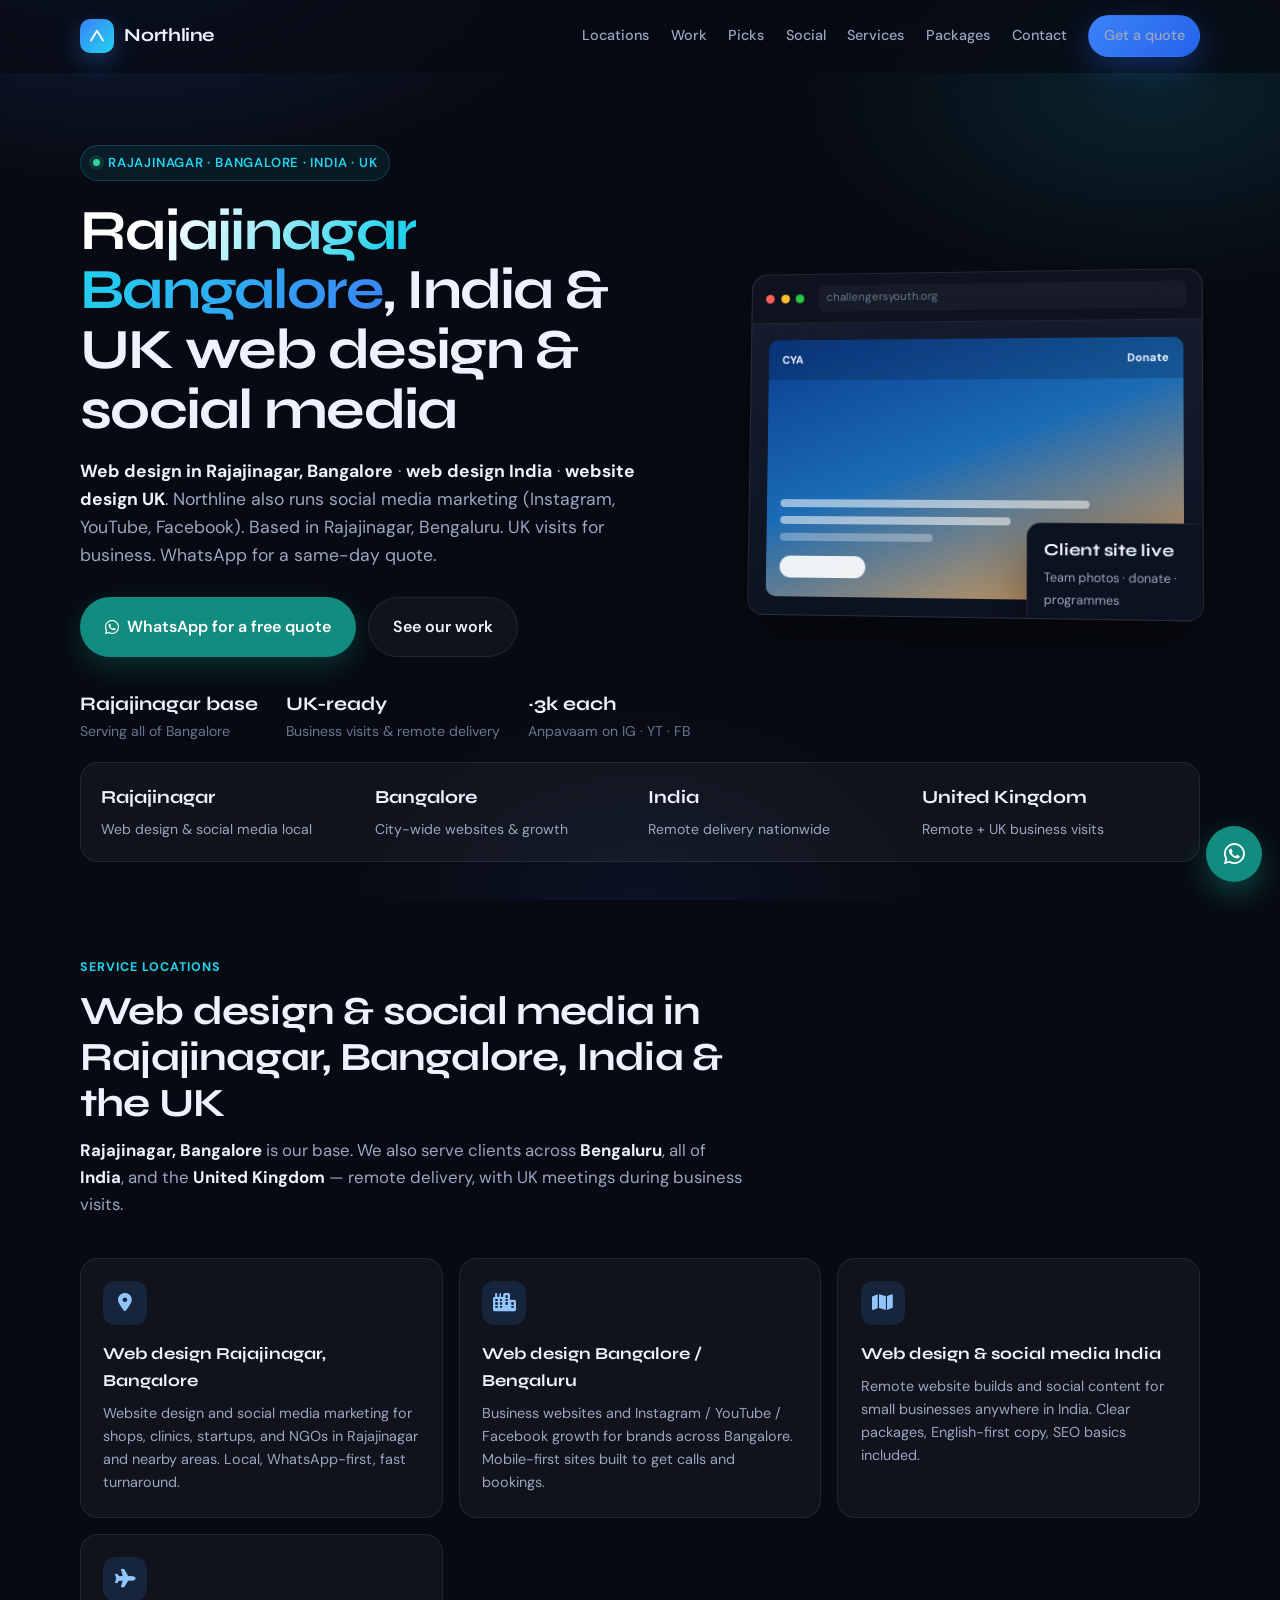
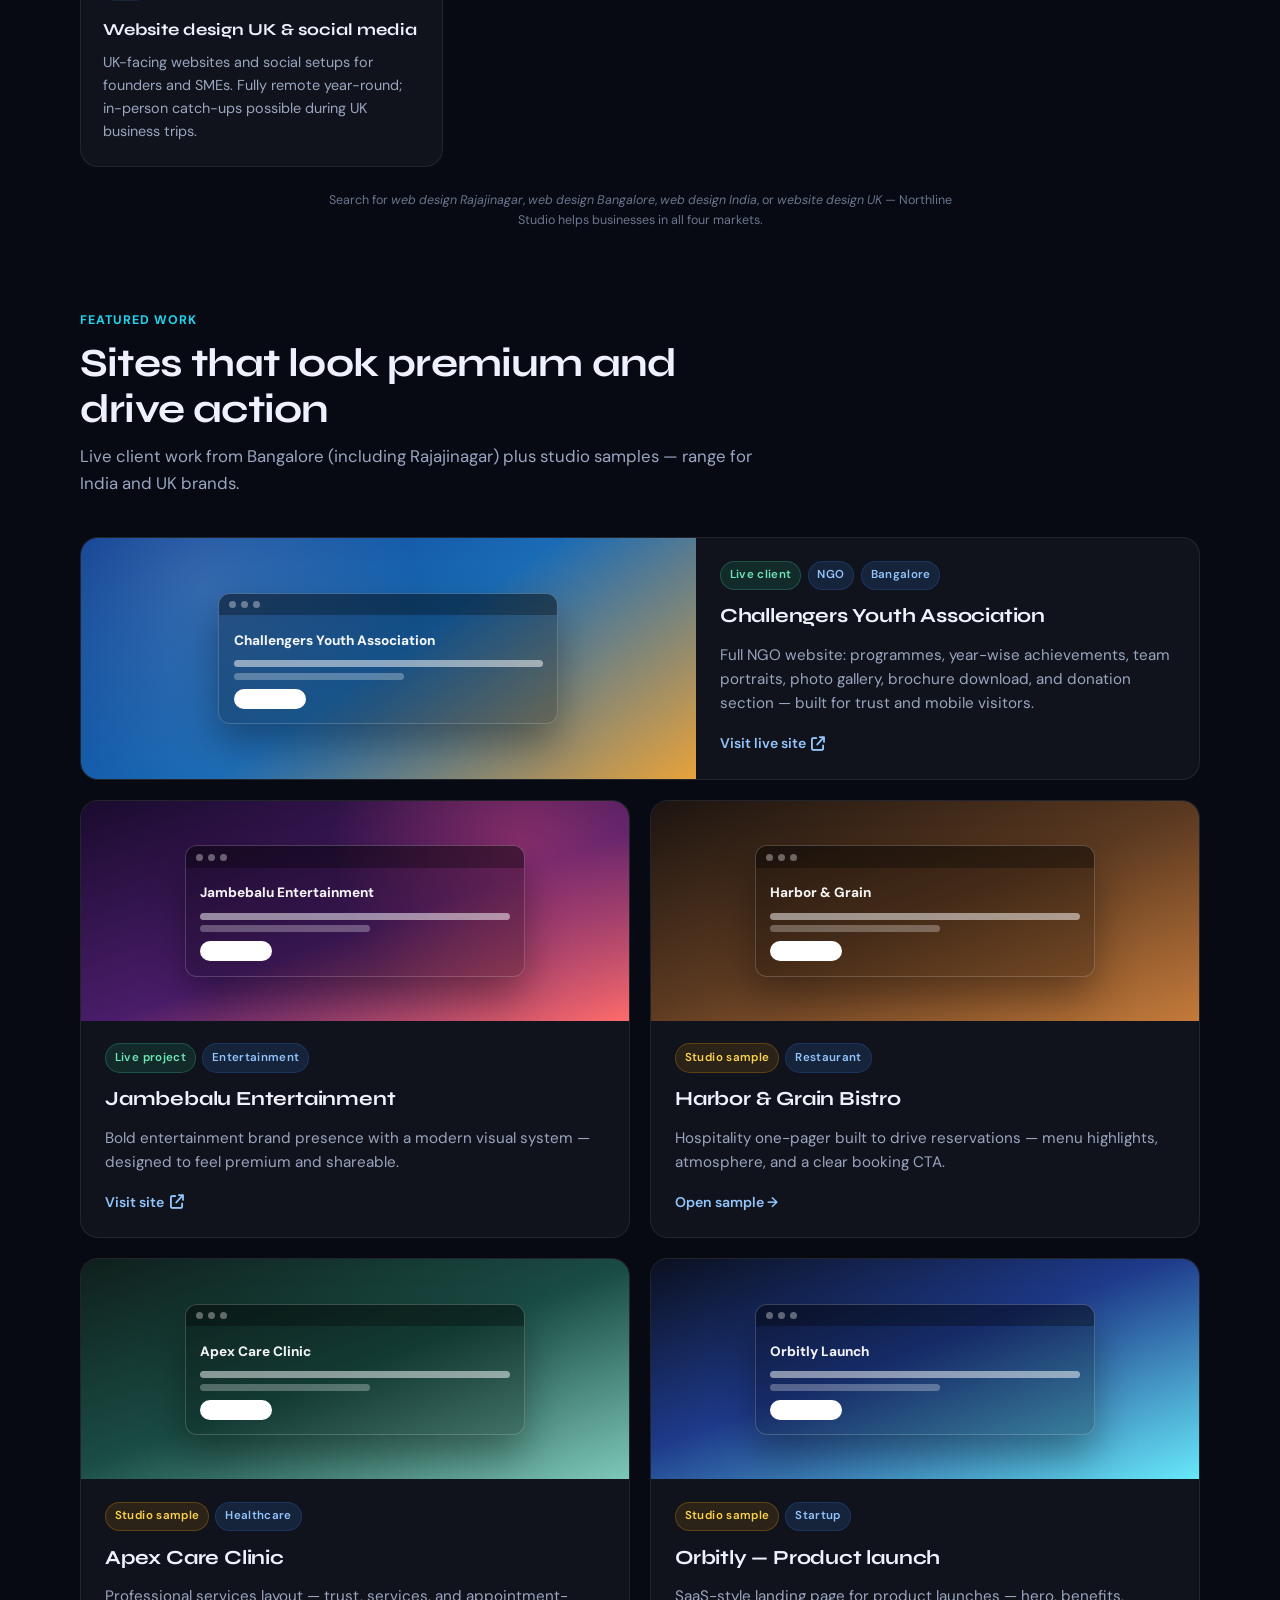
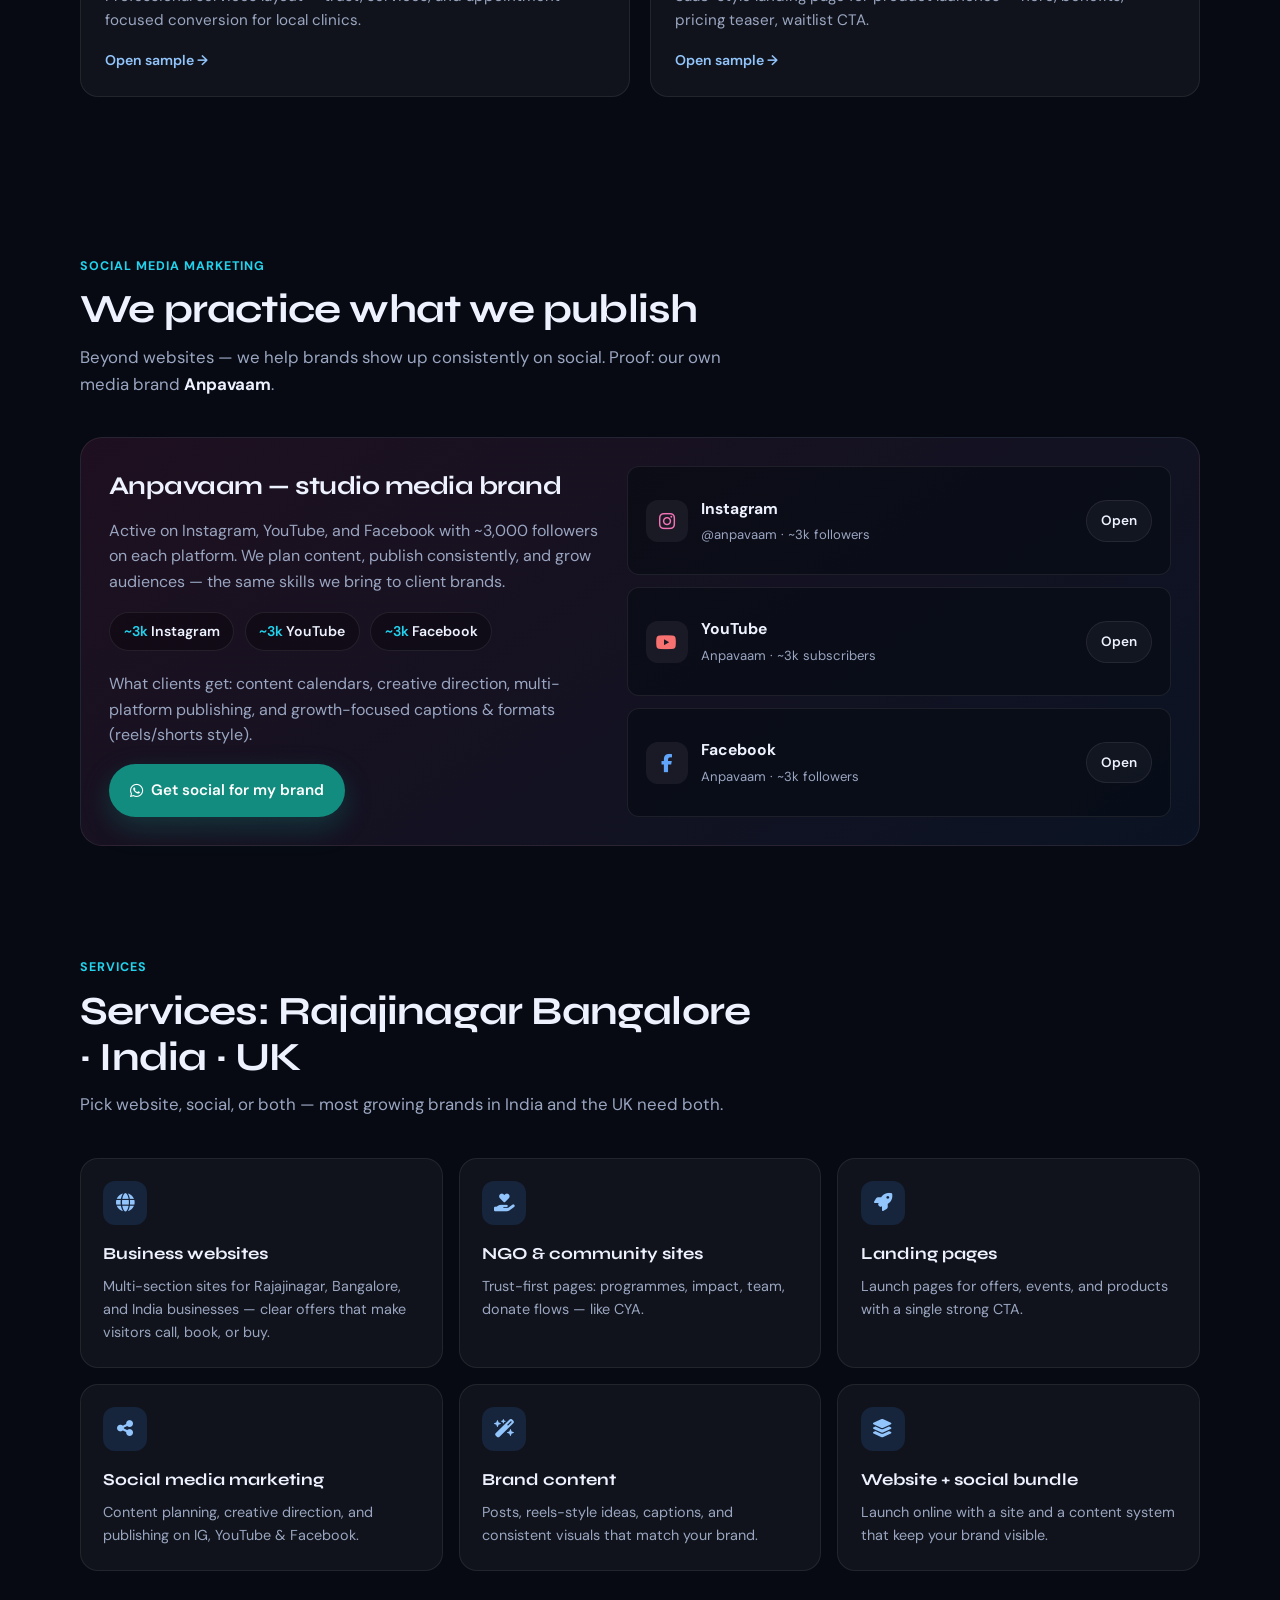
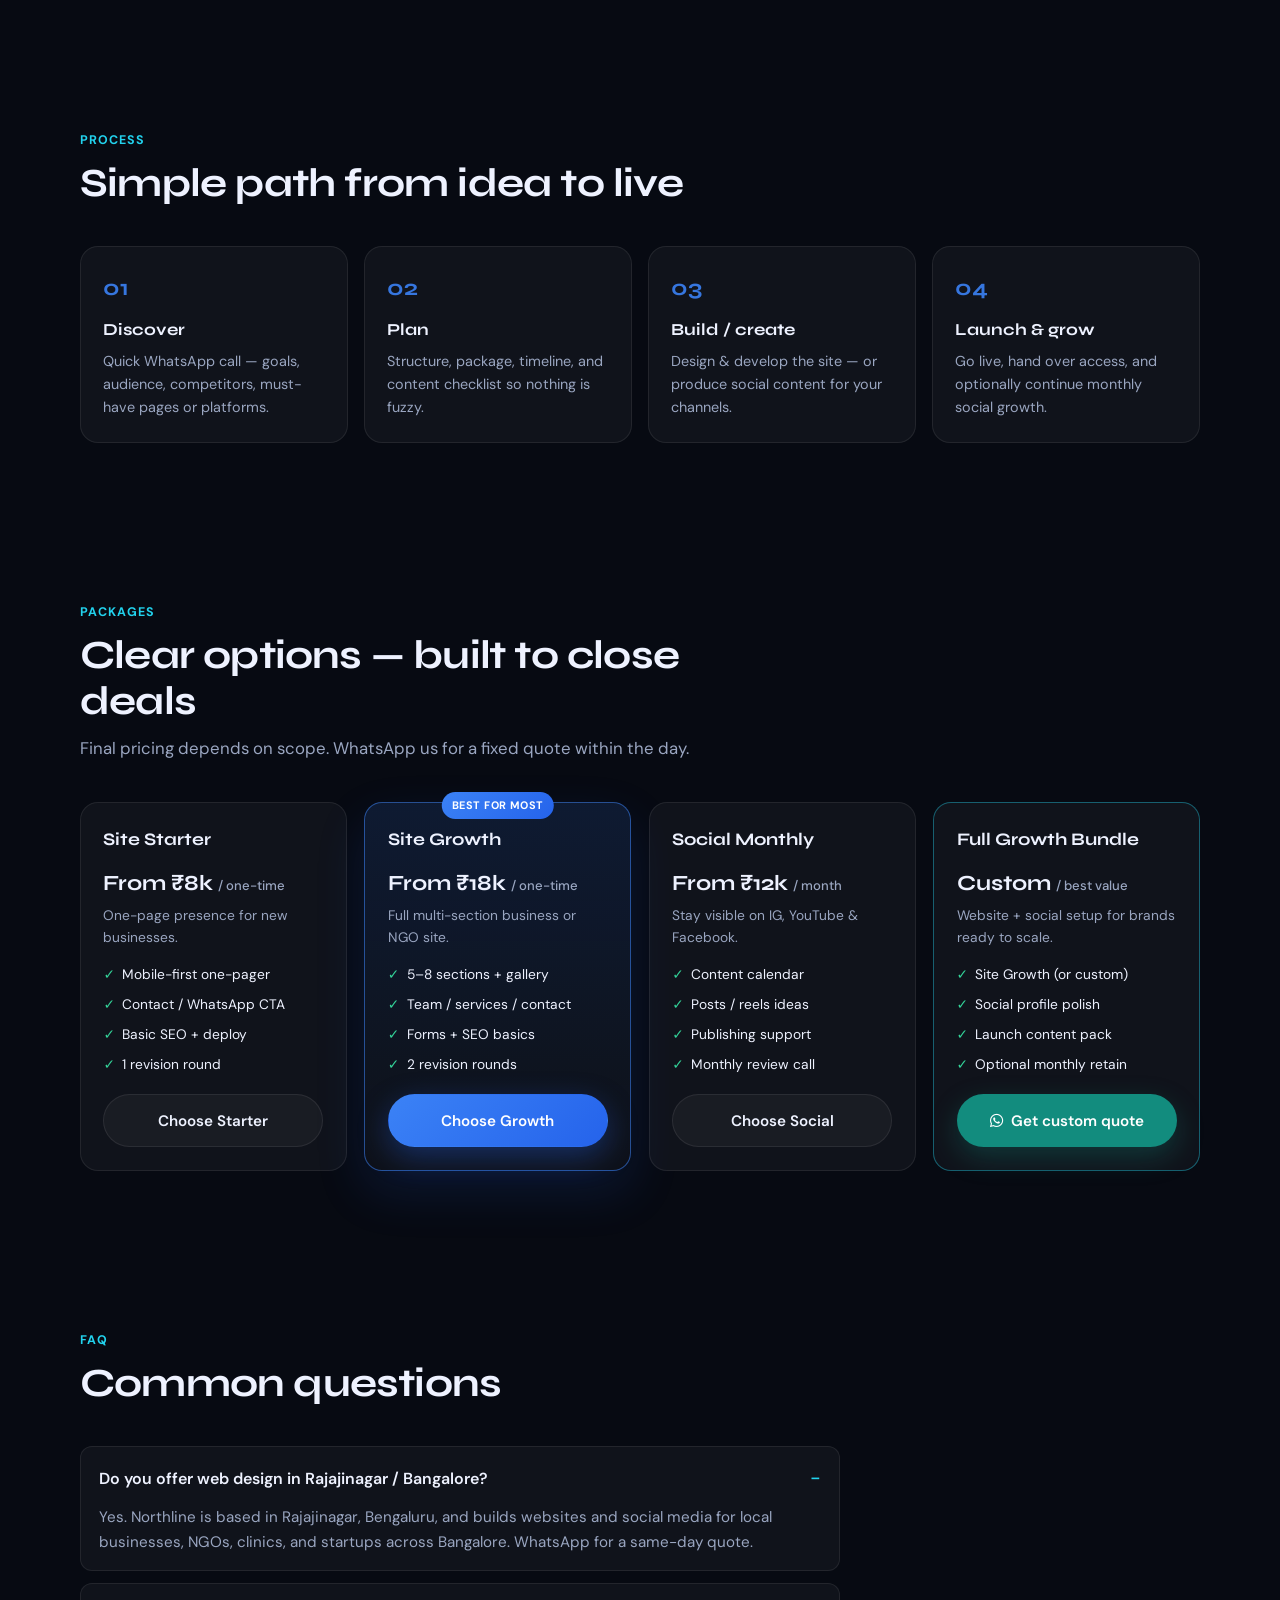
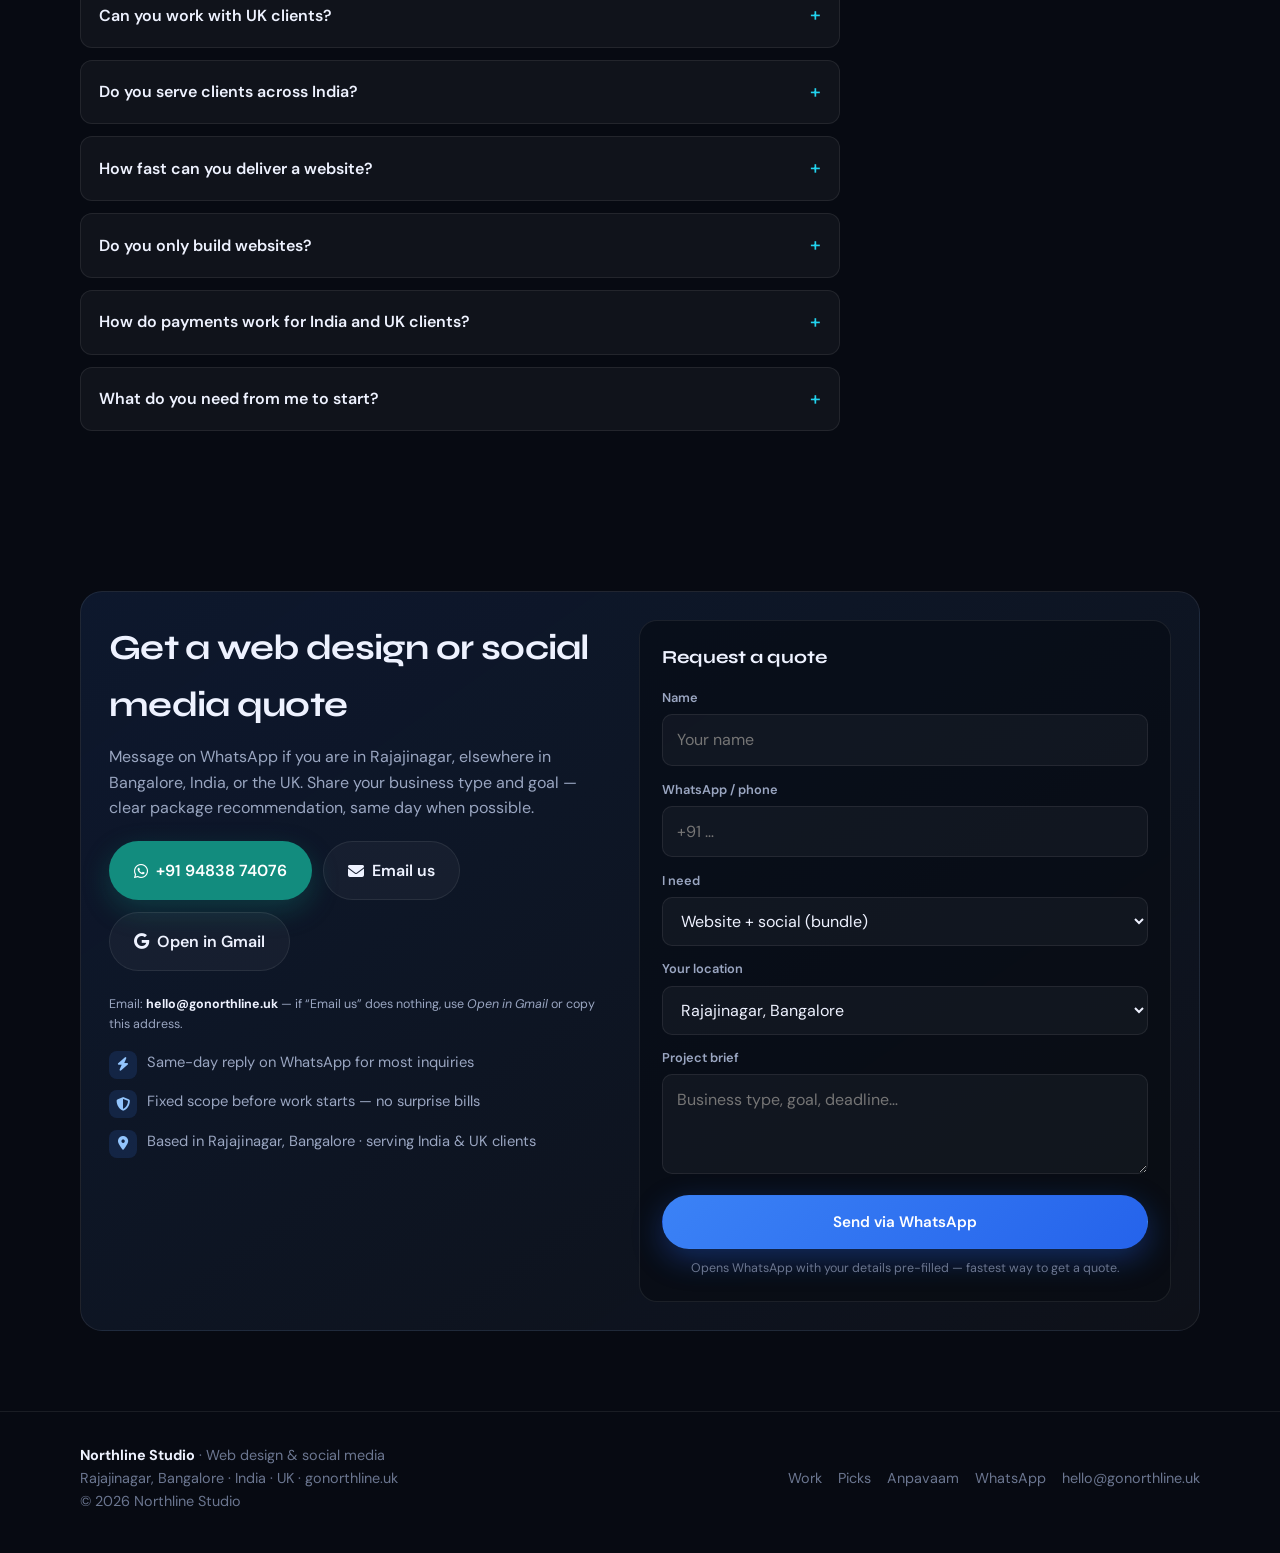
==== commit 2cbbef4b: "Add Northline Picks with the first Amazon product. Shop pages land YouTube and ads on gonorthline.uk" ====
--- a/index.html
+++ b/index.html
@@ -96,6 +96,7 @@
       <nav class="nav-links" aria-label="Primary">
         <a href="#locations">Locations</a>
         <a href="#work">Work</a>
+        <a href="shop/">Picks</a>
         <a href="#social">Social</a>
         <a href="#services">Services</a>
         <a href="#packages">Packages</a>
@@ -109,6 +110,7 @@
   <div class="mobile-nav" id="mobileNav">
     <a href="#locations" data-close>Locations</a>
     <a href="#work" data-close>Work</a>
+    <a href="shop/" data-close>Picks</a>
     <a href="#social" data-close>Social</a>
     <a href="#services" data-close>Services</a>
     <a href="#packages" data-close>Packages</a>
@@ -561,6 +563,7 @@
       </div>
       <div class="footer-links">
         <a href="#work">Work</a>
+        <a href="shop/">Picks</a>
         <a href="#social">Anpavaam</a>
         <a href="https://wa.me/919483874076?text=Hi%20Northline%2C%20I%20want%20a%20website%20%2F%20social%20media%20quote." target="_blank" rel="noopener">WhatsApp</a>
         <a href="mailto:hello@gonorthline.uk">hello@gonorthline.uk</a>
--- a/styles.css
+++ b/styles.css
@@ -184,6 +184,37 @@
   .social-panel,.contact-wrap{grid-template-columns:1fr}
   .proof-inner{grid-template-columns:repeat(2,1fr)}
 }
+.affiliate-bar{background:rgba(245,158,11,.12);border-bottom:1px solid rgba(245,158,11,.25);color:#fde68a;font-size:.82rem;padding:.65rem 1rem;text-align:center}
+.shop-hero{padding-bottom:1.5rem}
+.shop-filters{display:flex;flex-wrap:wrap;gap:.5rem;margin-top:1.25rem}
+.shop-filter{background:rgba(255,255,255,.04);border:1px solid var(--card-border);color:var(--muted);border-radius:999px;padding:.45rem .9rem;cursor:pointer;font-weight:600;font-size:.85rem}
+.shop-filter.active,.shop-filter:hover{border-color:rgba(59,130,246,.5);color:var(--text);background:var(--accent-soft)}
+.shop-grid{display:grid;grid-template-columns:repeat(2,1fr);gap:1.15rem}
+.shop-card{background:var(--card);border:1px solid var(--card-border);border-radius:var(--radius);padding:1.35rem;display:flex;flex-direction:column;gap:.55rem}
+.shop-card-img,.shop-hero-img{width:100%;max-height:280px;object-fit:contain;object-position:center;border-radius:12px;border:1px solid var(--card-border);background:#fff;padding:.5rem}
+.shop-hero-img{max-width:420px;max-height:380px;margin:1rem 0 1.25rem}
+.shop-card:hover{border-color:rgba(59,130,246,.35)}
+.shop-card-top{display:flex;justify-content:space-between;gap:.75rem;align-items:flex-start}
+.shop-store-pills{display:flex;flex-wrap:wrap;gap:.3rem}
+.store-pill{font-size:.68rem;font-weight:700;padding:.2rem .45rem;border-radius:999px;background:rgba(255,255,255,.06);color:var(--muted)}
+.store-pill.amazon{color:#ffb84d}.store-pill.flipkart{color:#93c5fd}.store-pill.myntra{color:#f9a8d4}.store-pill.meesho{color:#f9a8d4}
+.store-pill.clickbank{color:#86efac}
+.shop-price{color:var(--accent-2);font-weight:600;font-size:.9rem}
+.shop-take{background:var(--card);border:1px solid var(--card-border);border-radius:var(--radius);padding:1.25rem 1.35rem;margin:1.4rem 0 1.2rem;max-width:40rem}
+.shop-take h2{font-family:var(--display);font-size:1.15rem;margin-bottom:.45rem}
+.shop-who{margin-top:.85rem;display:grid;gap:.4rem;color:var(--muted);font-size:.92rem}
+.shop-cta-label{font-weight:600;margin-bottom:.7rem}
+.shop-store-row{display:flex;flex-wrap:wrap;gap:.65rem;margin-bottom:.85rem}
+.btn.store-amazon{background:#ff9900;color:#111}
+.btn.store-flipkart{background:#2874f0;color:#fff}
+.btn.store-myntra{background:#ff3f6c;color:#fff}
+.btn.store-meesho{background:#f43397;color:#fff}
+.btn.store-clickbank{background:#1f7a4d;color:#fff}
+.shop-share{margin:1.1rem 0;color:var(--faint);font-size:.82rem}
+.shop-share code{display:inline-block;margin-top:.25rem;color:#93c5fd;word-break:break-all}
+@media(max-width:720px){
+  .shop-grid{grid-template-columns:1fr}
+}
 @media(max-width:720px){
   .nav-links,.nav-cta{display:none}
   .menu-btn{display:grid;place-items:center}
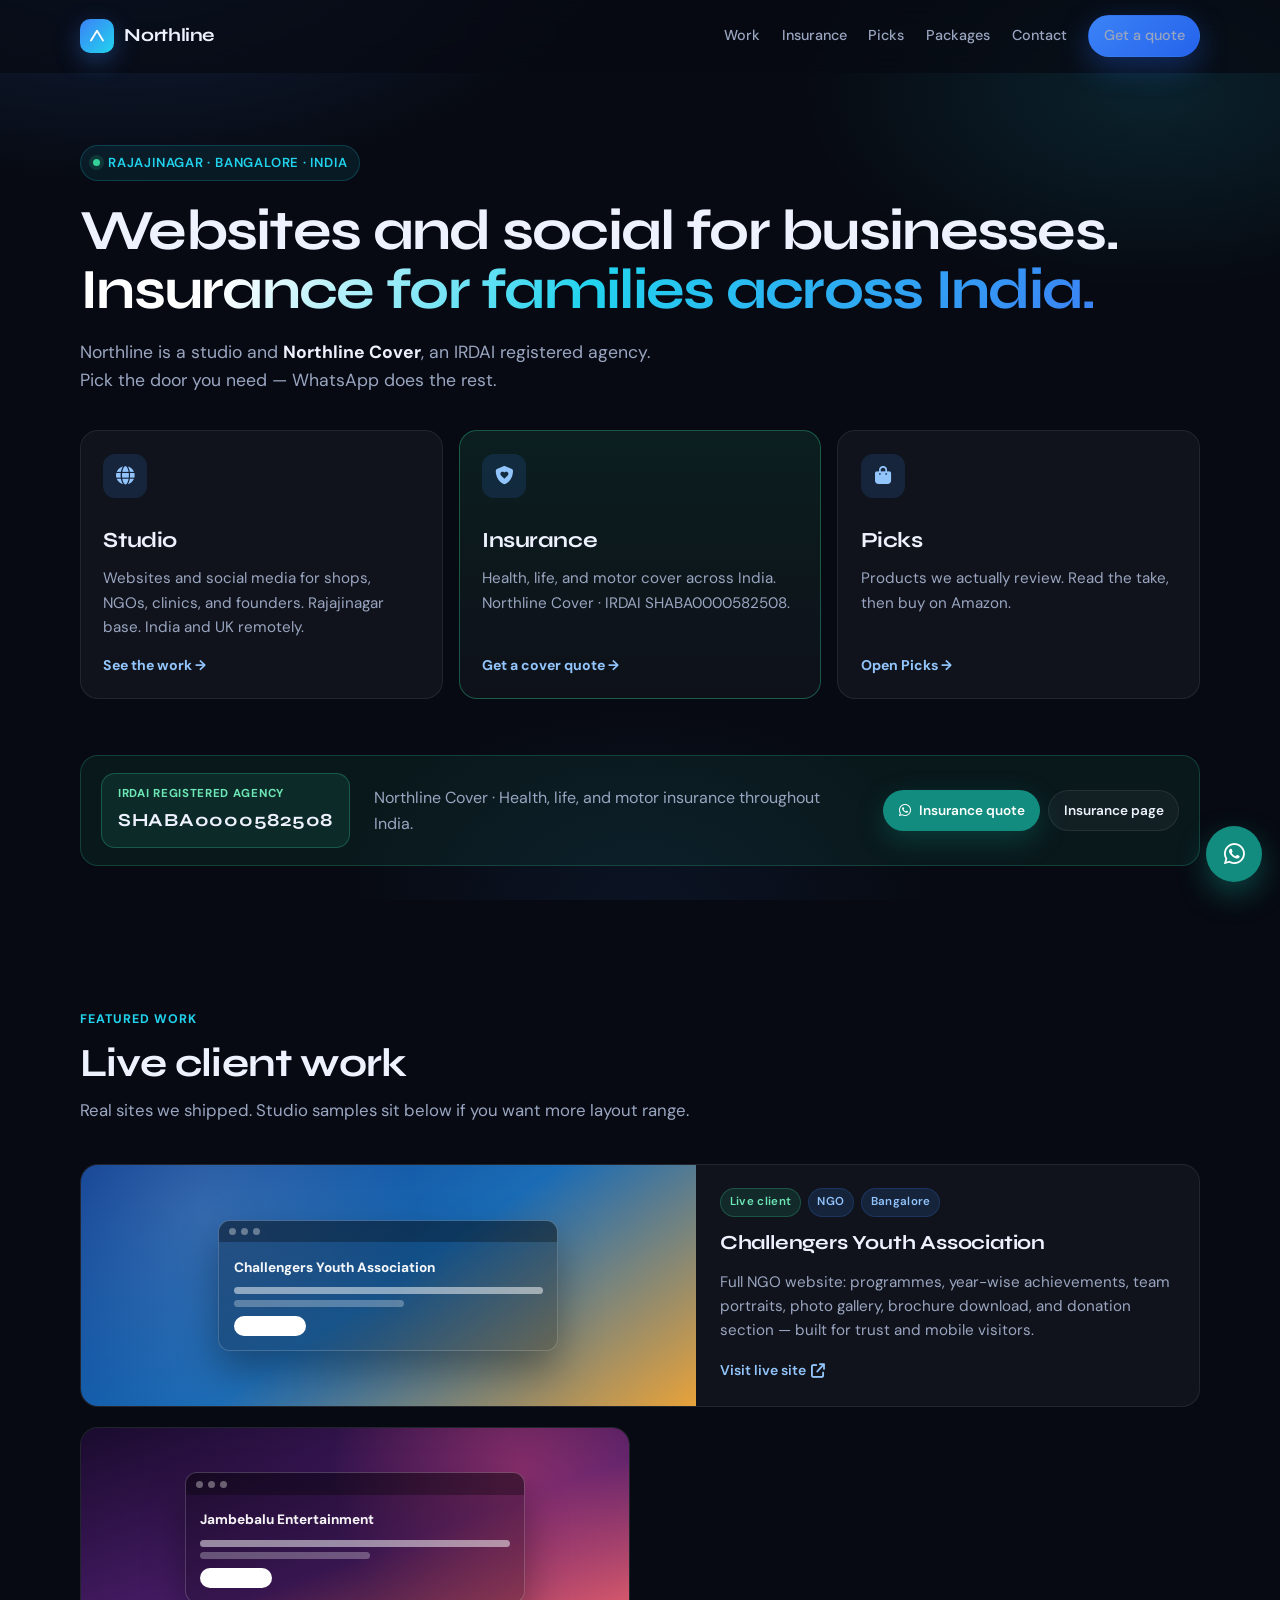
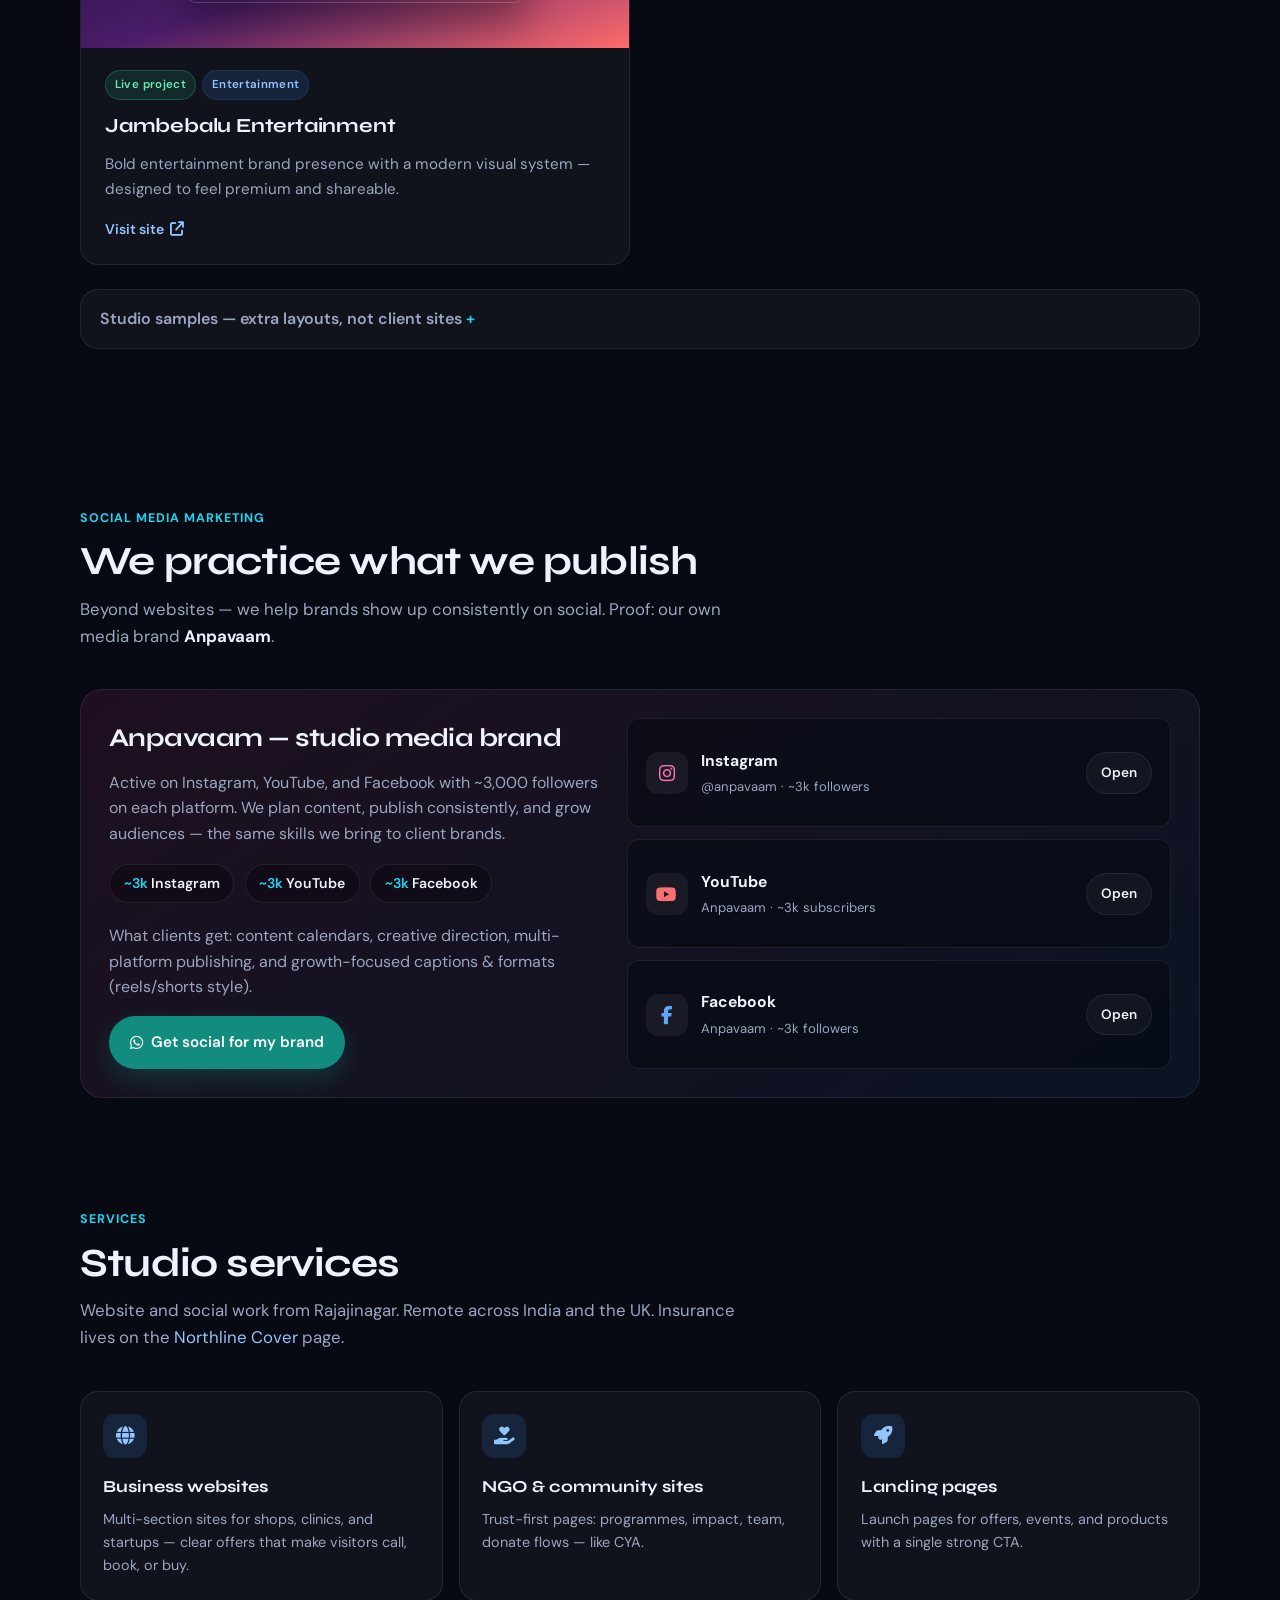
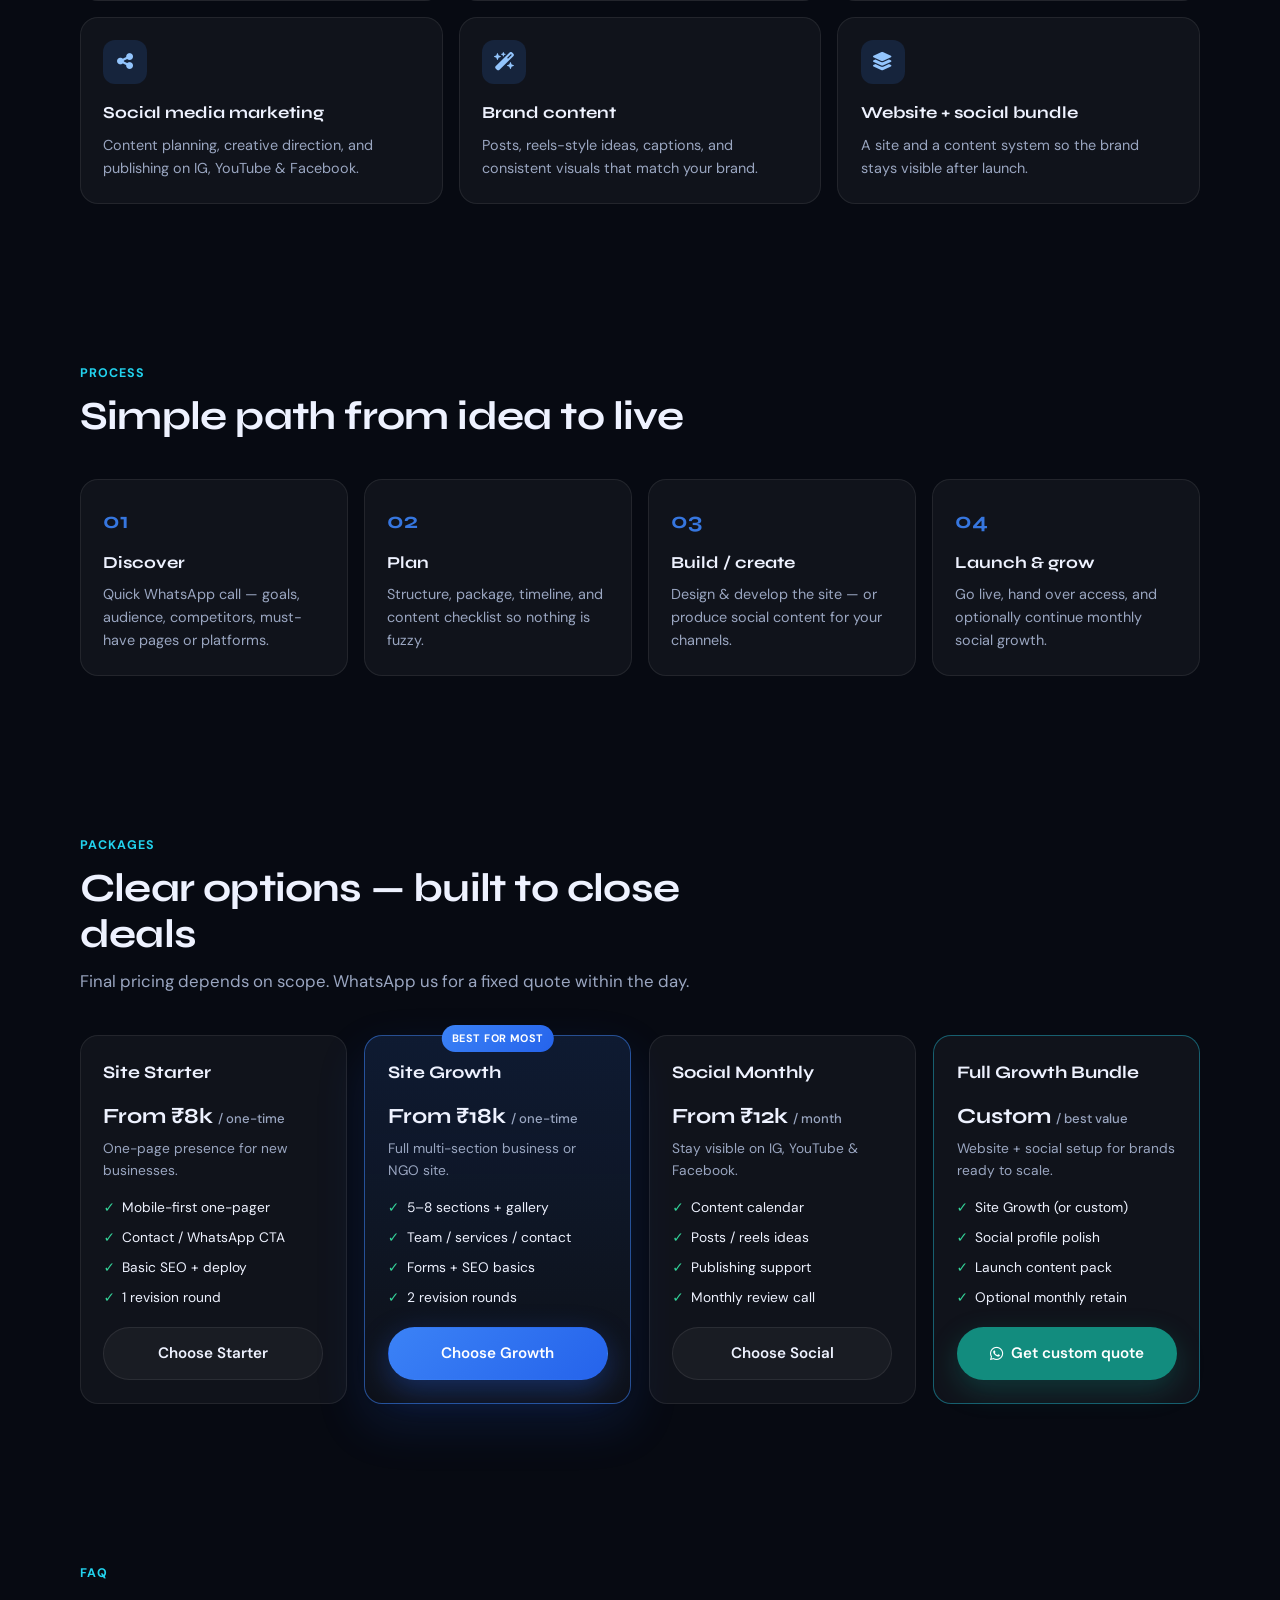
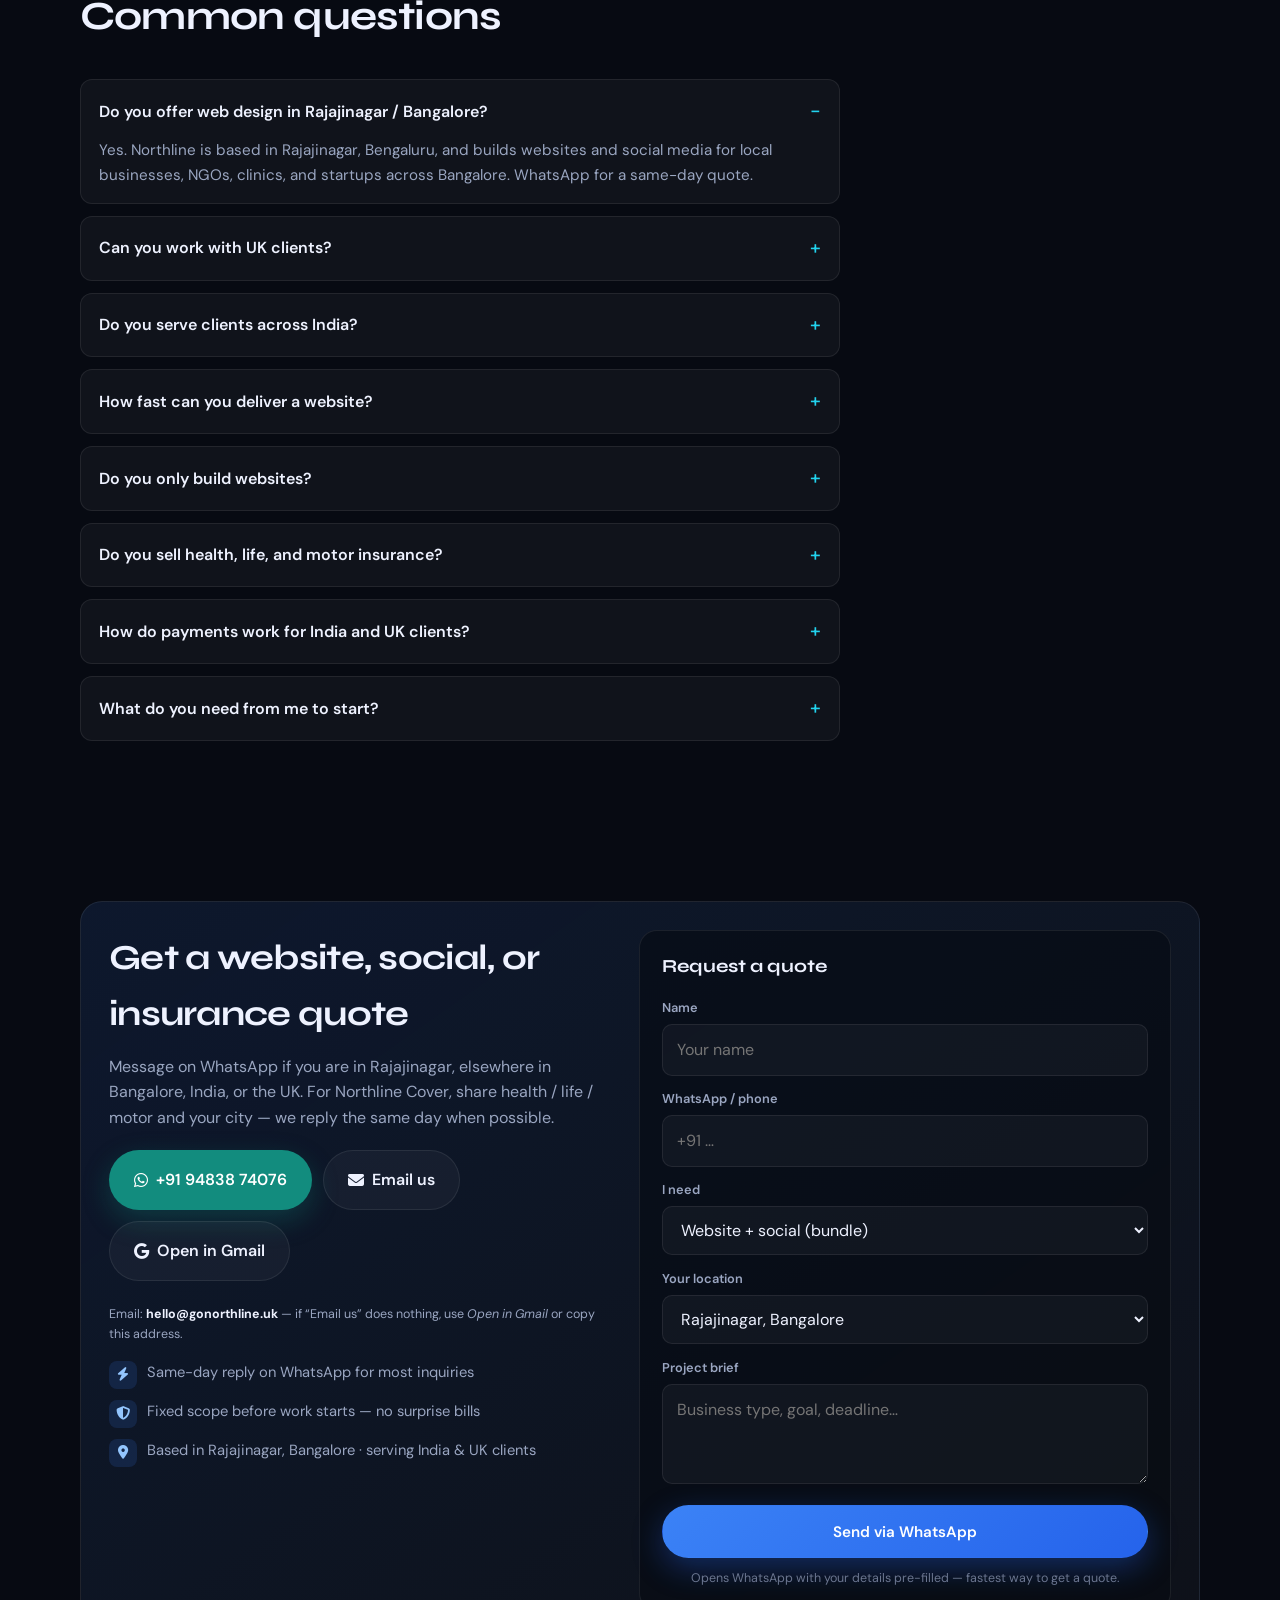
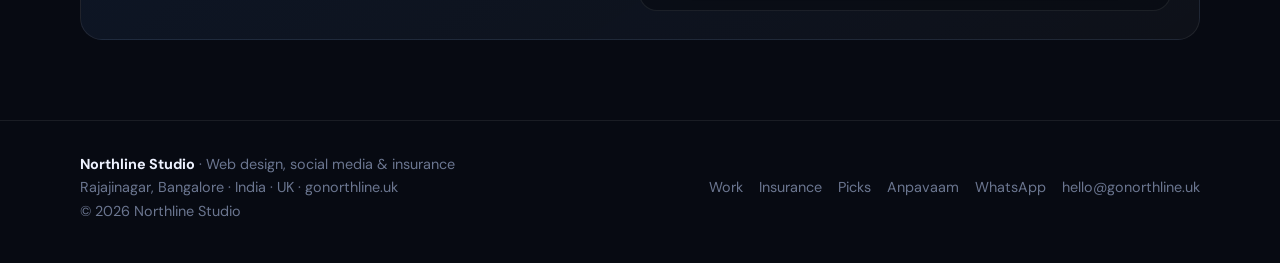
==== commit 218aa61d: "Split the site into Studio, Cover, and Picks. Add Northline Cover with the IRDAI agency code, an Ind" ====
--- a/index.html
+++ b/index.html
@@ -4,9 +4,10 @@
   <meta charset="UTF-8" />
   <meta name="viewport" content="width=device-width, initial-scale=1" />
   <meta name="google-site-verification" content="iAJ7KsIbD9QD4XfhejiKlNSsWq3_weH38S4XdSgeoZs" />
-  <title>Web Design Rajajinagar Bangalore | India &amp; UK Social Media Marketing | Northline</title>
-  <meta name="description" content="Web design in Rajajinagar Bangalore, across India, and the UK. Social media marketing for small businesses. Northline Studio — WhatsApp quote +91 94838 74076." />
-  <meta name="keywords" content="web design Rajajinagar, web design Bangalore, web design Bengaluru, web design India, web design UK, website designer Rajajinagar Bangalore, social media marketing Rajajinagar, social media marketing Bangalore, social media marketing India, social media marketing UK, freelance web developer Bangalore, small business website Bangalore, NGO website design India" />
+  <title>Northline | Websites, Social &amp; Insurance</title>
+  <meta name="description" content="Websites and social media for businesses. Northline Cover: health, life, and motor insurance across India. IRDAI SHABA0000582508. Based in Rajajinagar, Bangalore." />
+  <meta property="og:image" content="https://www.gonorthline.uk/assets/og-home.png" />
+  <meta name="twitter:image" content="https://www.gonorthline.uk/assets/og-home.png" />
   <meta name="author" content="Northline Studio" />
   <meta name="robots" content="index, follow, max-image-preview:large" />
   <meta name="geo.region" content="IN-KA" />
@@ -15,16 +16,16 @@
   <meta name="ICBM" content="12.9915, 77.5530" />
   <link rel="canonical" href="https://www.gonorthline.uk/" />
   <meta name="theme-color" content="#070a12" />
-  <meta property="og:title" content="Web Design Rajajinagar Bangalore, India &amp; UK | Northline" />
-  <meta property="og:description" content="Web design Rajajinagar Bangalore · India · UK. Social media marketing for businesses. WhatsApp for a quote." />
+  <meta property="og:title" content="Northline | Websites, Social &amp; Insurance" />
+  <meta property="og:description" content="Pick a door: a website, Northline Cover insurance, or a product pick." />
   <meta property="og:type" content="website" />
   <meta property="og:url" content="https://www.gonorthline.uk/" />
   <meta property="og:locale" content="en_IN" />
   <meta property="og:locale:alternate" content="en_GB" />
   <meta property="og:site_name" content="Northline Studio" />
   <meta name="twitter:card" content="summary_large_image" />
-  <meta name="twitter:title" content="Northline Studio | Web Design Rajajinagar Bangalore · India · UK" />
-  <meta name="twitter:description" content="Websites and social media from Rajajinagar, Bangalore. Serving India and the UK." />
+  <meta name="twitter:title" content="Northline | Websites, Social &amp; Insurance" />
+  <meta name="twitter:description" content="Websites and social for businesses. Insurance for families across India." />
   <link rel="preconnect" href="https://fonts.googleapis.com" />
   <link rel="preconnect" href="https://fonts.gstatic.com" crossorigin />
   <link href="https://fonts.googleapis.com/css2?family=DM+Sans:ital,opsz,wght@0,9..40,400;0,9..40,500;0,9..40,600;0,9..40,700;1,9..40,400&family=Syne:wght@600;700;800&display=swap" rel="stylesheet" />
@@ -41,7 +42,7 @@
     "email": "hello@gonorthline.uk",
     "telephone": "+91-94838-74076",
     "image": "https://www.gonorthline.uk/assets/logo.svg",
-    "description": "Web design Rajajinagar Bangalore, web design India, and website design UK. Social media marketing for small businesses. Northline Studio.",
+    "description": "Web design Rajajinagar Bangalore, social media marketing, and Northline Cover health, life, and motor insurance across India. IRDAI agency SHABA0000582508.",
     "areaServed": [
       {"@type": "Place", "name": "Rajajinagar, Bengaluru"},
       {"@type": "City", "name": "Bengaluru"},
@@ -67,7 +68,10 @@
       "Social media marketing",
       "Instagram marketing",
       "Landing pages",
-      "NGO websites"
+      "NGO websites",
+      "Health insurance",
+      "Life insurance",
+      "Motor insurance"
     ],
     "hasOfferCatalog": {
       "@type": "OfferCatalog",
@@ -75,7 +79,10 @@
       "itemListElement": [
         {"@type": "Offer", "itemOffered": {"@type": "Service", "name": "Business website design"}},
         {"@type": "Offer", "itemOffered": {"@type": "Service", "name": "Social media marketing"}},
-        {"@type": "Offer", "itemOffered": {"@type": "Service", "name": "Website and social media bundle"}}
+        {"@type": "Offer", "itemOffered": {"@type": "Service", "name": "Website and social media bundle"}},
+        {"@type": "Offer", "itemOffered": {"@type": "Service", "name": "Health insurance", "areaServed": "India"}},
+        {"@type": "Offer", "itemOffered": {"@type": "Service", "name": "Life insurance", "areaServed": "India"}},
+        {"@type": "Offer", "itemOffered": {"@type": "Service", "name": "Motor insurance", "areaServed": "India"}}
       ]
     }
   }
@@ -94,107 +101,67 @@
         Northline
       </a>
       <nav class="nav-links" aria-label="Primary">
-        <a href="#locations">Locations</a>
         <a href="#work">Work</a>
+        <a href="insurance/">Insurance</a>
         <a href="shop/">Picks</a>
-        <a href="#social">Social</a>
-        <a href="#services">Services</a>
         <a href="#packages">Packages</a>
         <a href="#contact">Contact</a>
-        <a class="btn btn-primary btn-sm nav-cta" href="https://wa.me/919483874076?text=Hi%20Northline%2C%20I%20want%20a%20website%20%2F%20social%20media%20quote." target="_blank" rel="noopener">Get a quote</a>
+        <a class="btn btn-primary btn-sm nav-cta" href="https://wa.me/919483874076?text=Hi%20Northline%2C%20I%20want%20a%20quote." target="_blank" rel="noopener">Get a quote</a>
       </nav>
       <button class="menu-btn" id="menuBtn" aria-label="Open menu"><i class="fas fa-bars"></i></button>
     </div>
   </header>
 
   <div class="mobile-nav" id="mobileNav">
-    <a href="#locations" data-close>Locations</a>
     <a href="#work" data-close>Work</a>
+    <a href="insurance/" data-close>Insurance</a>
     <a href="shop/" data-close>Picks</a>
     <a href="#social" data-close>Social</a>
-    <a href="#services" data-close>Services</a>
     <a href="#packages" data-close>Packages</a>
     <a href="#contact" data-close>Contact</a>
-    <a class="btn btn-whatsapp" href="https://wa.me/919483874076?text=Hi%20Northline%2C%20I%20want%20a%20website%20%2F%20social%20media%20quote." target="_blank" rel="noopener"><i class="fab fa-whatsapp"></i> WhatsApp quote</a>
+    <a class="btn btn-whatsapp" href="https://wa.me/919483874076?text=Hi%20Northline%2C%20I%20want%20a%20quote." target="_blank" rel="noopener"><i class="fab fa-whatsapp"></i> WhatsApp quote</a>
   </div>
 
   <main>
     <section class="hero">
-      <div class="container hero-grid">
-        <div>
-          <div class="eyebrow"><span class="dot"></span> Rajajinagar · Bangalore · India · UK</div>
-          <h1><span class="grad">Rajajinagar Bangalore</span>, India &amp; UK web design &amp; social media</h1>
-          <p class="hero-lead"><strong style="color:var(--text)">Web design in Rajajinagar, Bangalore</strong> · <strong style="color:var(--text)">web design India</strong> · <strong style="color:var(--text)">website design UK</strong>. Northline also runs social media marketing (Instagram, YouTube, Facebook). Based in Rajajinagar, Bengaluru. UK visits for business. WhatsApp for a same-day quote.</p>
-          <div class="hero-actions">
-            <a class="btn btn-whatsapp btn-lg" href="https://wa.me/919483874076?text=Hi%20Northline%2C%20I%20want%20a%20website%20%2F%20social%20media%20quote." target="_blank" rel="noopener"><i class="fab fa-whatsapp"></i> WhatsApp for a free quote</a>
-            <a class="btn btn-ghost btn-lg" href="#work">See our work</a>
-          </div>
-          <div class="hero-meta">
-            <div><strong>Rajajinagar base</strong> Serving all of Bangalore</div>
-            <div><strong>UK-ready</strong> Business visits &amp; remote delivery</div>
-            <div><strong>~3k each</strong> Anpavaam on IG · YT · FB</div>
-          </div>
-        </div>
-        <div class="mock" aria-hidden="true">
-          <div class="mock-bar">
-            <span class="mock-dot r"></span><span class="mock-dot y"></span><span class="mock-dot g"></span>
-            <span class="mock-url">challengersyouth.org</span>
-          </div>
-          <div class="mock-body">
-            <div class="mock-site">
-              <div class="mock-site-nav"><span>CYA</span><span>Donate</span></div>
-              <div class="mock-site-body">
-                <div class="mock-pill w80"></div>
-                <div class="mock-pill w60"></div>
-                <div class="mock-pill w40"></div>
-                <div class="mock-cta"></div>
-              </div>
-            </div>
-            <div class="mock-badge"><strong>Client site live</strong><span>Team photos · donate · programmes</span></div>
-          </div>
-        </div>
-      </div>
-      <div class="container proof">
-        <div class="proof-inner">
-          <div class="proof-item"><strong>Rajajinagar</strong><span>Web design &amp; social media local</span></div>
-          <div class="proof-item"><strong>Bangalore</strong><span>City-wide websites &amp; growth</span></div>
-          <div class="proof-item"><strong>India</strong><span>Remote delivery nationwide</span></div>
-          <div class="proof-item"><strong>United Kingdom</strong><span>Remote + UK business visits</span></div>
-        </div>
-      </div>
-    </section>
-
-
-    <section id="locations" class="section" style="padding-top:2.5rem;padding-bottom:0">
-      <div class="container">
-        <div class="section-head">
-          <div class="section-tag">Service locations</div>
-          <h2>Web design &amp; social media in Rajajinagar, Bangalore, India &amp; the UK</h2>
-          <p><strong style="color:var(--text)">Rajajinagar, Bangalore</strong> is our base. We also serve clients across <strong style="color:var(--text)">Bengaluru</strong>, all of <strong style="color:var(--text)">India</strong>, and the <strong style="color:var(--text)">United Kingdom</strong> — remote delivery, with UK meetings during business visits.</p>
-        </div>
-        <div class="services-grid">
-          <div class="service-card">
-            <div class="service-icon"><i class="fas fa-location-dot"></i></div>
-            <h3>Web design Rajajinagar, Bangalore</h3>
-            <p>Website design and social media marketing for shops, clinics, startups, and NGOs in Rajajinagar and nearby areas. Local, WhatsApp-first, fast turnaround.</p>
-          </div>
-          <div class="service-card">
-            <div class="service-icon"><i class="fas fa-city"></i></div>
-            <h3>Web design Bangalore / Bengaluru</h3>
-            <p>Business websites and Instagram / YouTube / Facebook growth for brands across Bangalore. Mobile-first sites built to get calls and bookings.</p>
-          </div>
-          <div class="service-card">
-            <div class="service-icon"><i class="fas fa-map"></i></div>
-            <h3>Web design &amp; social media India</h3>
-            <p>Remote website builds and social content for small businesses anywhere in India. Clear packages, English-first copy, SEO basics included.</p>
-          </div>
-          <div class="service-card">
-            <div class="service-icon"><i class="fas fa-plane"></i></div>
-            <h3>Website design UK &amp; social media</h3>
-            <p>UK-facing websites and social setups for founders and SMEs. Fully remote year-round; in-person catch-ups possible during UK business trips.</p>
-          </div>
-        </div>
-        <p class="form-note" style="text-align:center;margin:1.5rem auto 0;max-width:40rem">Search for <em>web design Rajajinagar</em>, <em>web design Bangalore</em>, <em>web design India</em>, or <em>website design UK</em> — Northline Studio helps businesses in all four markets.</p>
+      <div class="container">
+        <div class="eyebrow"><span class="dot"></span> Rajajinagar · Bangalore · India</div>
+        <h1>Websites and social for businesses.<br /><span class="grad">Insurance for families across India.</span></h1>
+        <p class="hero-lead">Northline is a studio and <strong style="color:var(--text)">Northline Cover</strong>, an IRDAI registered agency. Pick the door you need — WhatsApp does the rest.</p>
+        <div class="doors">
+          <a class="door" href="#work">
+            <div class="service-icon"><i class="fas fa-globe"></i></div>
+            <h2>Studio</h2>
+            <p>Websites and social media for shops, NGOs, clinics, and founders. Rajajinagar base. India and UK remotely.</p>
+            <span class="door-go">See the work →</span>
+          </a>
+          <a class="door door-cover" href="insurance/">
+            <div class="service-icon"><i class="fas fa-shield-heart"></i></div>
+            <h2>Insurance</h2>
+            <p>Health, life, and motor cover across India. Northline Cover · IRDAI SHABA0000582508.</p>
+            <span class="door-go">Get a cover quote →</span>
+          </a>
+          <a class="door" href="shop/">
+            <div class="service-icon"><i class="fas fa-bag-shopping"></i></div>
+            <h2>Picks</h2>
+            <p>Products we actually review. Read the take, then buy on Amazon.</p>
+            <span class="door-go">Open Picks →</span>
+          </a>
+        </div>
+      </div>
+    </section>
+
+    <section id="insurance" class="cover-strip">
+      <div class="container cover-strip-inner">
+        <div class="irdai-badge">
+          <span>IRDAI registered agency</span>
+          <strong>SHABA0000582508</strong>
+        </div>
+        <p>Northline Cover · Health, life, and motor insurance throughout India.</p>
+        <div class="cover-strip-actions">
+          <a class="btn btn-whatsapp btn-sm" href="https://wa.me/919483874076?text=Hi%20Northline%20Cover%2C%20I%20want%20an%20insurance%20quote." target="_blank" rel="noopener"><i class="fab fa-whatsapp"></i> Insurance quote</a>
+          <a class="btn btn-ghost btn-sm" href="insurance/">Insurance page</a>
+        </div>
       </div>
     </section>
 
@@ -202,8 +169,8 @@
       <div class="container">
         <div class="section-head">
           <div class="section-tag">Featured work</div>
-          <h2>Sites that look premium and drive action</h2>
-          <p>Live client work from Bangalore (including Rajajinagar) plus studio samples — range for India and UK brands.</p>
+          <h2>Live client work</h2>
+          <p>Real sites we shipped. Studio samples sit below if you want more layout range.</p>
         </div>
         <div class="work-grid">
           <article class="work-card featured">
@@ -252,6 +219,10 @@
             </div>
           </article>
 
+        </div>
+        <details class="samples-fold">
+          <summary>Studio samples — extra layouts, not client sites</summary>
+          <div class="work-grid samples-grid">
           <article class="work-card">
             <div class="work-visual">
               <div class="scene scene-bistro">
@@ -314,7 +285,8 @@
               <div class="work-links"><a href="samples/launch.html">Open sample →</a></div>
             </div>
           </article>
-        </div>
+          </div>
+        </details>
       </div>
     </section>
 
@@ -366,16 +338,16 @@
       <div class="container">
         <div class="section-head">
           <div class="section-tag">Services</div>
-          <h2>Services: Rajajinagar Bangalore · India · UK</h2>
-          <p>Pick website, social, or both — most growing brands in India and the UK need both.</p>
+          <h2>Studio services</h2>
+          <p>Website and social work from Rajajinagar. Remote across India and the UK. Insurance lives on the <a href="insurance/" style="color:#93c5fd">Northline Cover</a> page.</p>
         </div>
         <div class="services-grid">
-          <div class="service-card"><div class="service-icon"><i class="fas fa-globe"></i></div><h3>Business websites</h3><p>Multi-section sites for Rajajinagar, Bangalore, and India businesses — clear offers that make visitors call, book, or buy.</p></div>
+          <div class="service-card"><div class="service-icon"><i class="fas fa-globe"></i></div><h3>Business websites</h3><p>Multi-section sites for shops, clinics, and startups — clear offers that make visitors call, book, or buy.</p></div>
           <div class="service-card"><div class="service-icon"><i class="fas fa-hand-holding-heart"></i></div><h3>NGO &amp; community sites</h3><p>Trust-first pages: programmes, impact, team, donate flows — like CYA.</p></div>
           <div class="service-card"><div class="service-icon"><i class="fas fa-rocket"></i></div><h3>Landing pages</h3><p>Launch pages for offers, events, and products with a single strong CTA.</p></div>
           <div class="service-card"><div class="service-icon"><i class="fas fa-share-nodes"></i></div><h3>Social media marketing</h3><p>Content planning, creative direction, and publishing on IG, YouTube &amp; Facebook.</p></div>
           <div class="service-card"><div class="service-icon"><i class="fas fa-wand-magic-sparkles"></i></div><h3>Brand content</h3><p>Posts, reels-style ideas, captions, and consistent visuals that match your brand.</p></div>
-          <div class="service-card"><div class="service-icon"><i class="fas fa-layer-group"></i></div><h3>Website + social bundle</h3><p>Launch online with a site and a content system that keep your brand visible.</p></div>
+          <div class="service-card"><div class="service-icon"><i class="fas fa-layer-group"></i></div><h3>Website + social bundle</h3><p>A site and a content system so the brand stays visible after launch.</p></div>
         </div>
       </div>
     </section>
@@ -481,7 +453,11 @@
           </details>
           <details>
             <summary>Do you only build websites?</summary>
-            <p>No — we also run social media marketing (Instagram, YouTube, Facebook). Many clients take a website first, then add monthly social — or start with both.</p>
+            <p>No. We also run social media marketing (Instagram, YouTube, Facebook) and sell health, life, and motor insurance across India as <strong>Northline Cover</strong> (IRDAI SHABA0000582508). Many clients take a website first; others start with an insurance quote.</p>
+          </details>
+          <details>
+            <summary>Do you sell health, life, and motor insurance?</summary>
+            <p>Yes. <a href="insurance/" style="color:#93c5fd">Northline Cover</a> is an IRDAI registered agency (code SHABA0000582508). We help you compare and buy health, life, and motor insurance throughout India, with quotes from major insurers. WhatsApp a new policy or a renewal. Premiums and claims follow the insurer’s terms.</p>
           </details>
           <details>
             <summary>How do payments work for India and UK clients?</summary>
@@ -499,10 +475,10 @@
       <div class="container">
         <div class="contact-wrap">
           <div class="contact-copy">
-            <h2>Get a web design or social media quote</h2>
-            <p>Message on WhatsApp if you are in Rajajinagar, elsewhere in Bangalore, India, or the UK. Share your business type and goal — clear package recommendation, same day when possible.</p>
+            <h2>Get a website, social, or insurance quote</h2>
+            <p>Message on WhatsApp if you are in Rajajinagar, elsewhere in Bangalore, India, or the UK. For Northline Cover, share health / life / motor and your city — we reply the same day when possible.</p>
             <div class="contact-actions">
-              <a class="btn btn-whatsapp btn-lg" href="https://wa.me/919483874076?text=Hi%20Northline%2C%20I%20want%20a%20website%20%2F%20social%20media%20quote." target="_blank" rel="noopener"><i class="fab fa-whatsapp"></i> +91 94838 74076</a>
+              <a class="btn btn-whatsapp btn-lg" href="https://wa.me/919483874076?text=Hi%20Northline%2C%20I%20want%20a%20website%2C%20social%20media%2C%20or%20insurance%20quote." target="_blank" rel="noopener"><i class="fab fa-whatsapp"></i> +91 94838 74076</a>
               <a class="btn btn-ghost btn-lg" href="mailto:hello@gonorthline.uk?subject=Northline%20project%20inquiry"><i class="fas fa-envelope"></i> Email us</a>
             <a class="btn btn-ghost btn-lg" href="https://mail.google.com/mail/?view=cm&fs=1&to=hello@gonorthline.uk&su=Northline%20project%20inquiry" target="_blank" rel="noopener"><i class="fab fa-google"></i> Open in Gmail</a>
             </div>
@@ -529,6 +505,9 @@
                 <option>Website</option>
                 <option>Social media marketing</option>
                 <option selected>Website + social (bundle)</option>
+                <option>Health insurance</option>
+                <option>Life insurance</option>
+                <option>Motor insurance (car / bike)</option>
                 <option>Not sure yet</option>
               </select>
             </div>
@@ -557,21 +536,22 @@
   <footer class="footer">
     <div class="container footer-inner">
       <div>
-        <strong style="color:var(--text)">Northline Studio</strong> · Web design &amp; social media<br />
+        <strong style="color:var(--text)">Northline Studio</strong> · Web design, social media &amp; insurance<br />
         <span>Rajajinagar, Bangalore · India · UK · <a href="https://www.gonorthline.uk/">gonorthline.uk</a></span><br />
         <span>© 2026 Northline Studio</span>
       </div>
       <div class="footer-links">
         <a href="#work">Work</a>
+        <a href="insurance/">Insurance</a>
         <a href="shop/">Picks</a>
         <a href="#social">Anpavaam</a>
-        <a href="https://wa.me/919483874076?text=Hi%20Northline%2C%20I%20want%20a%20website%20%2F%20social%20media%20quote." target="_blank" rel="noopener">WhatsApp</a>
+        <a href="https://wa.me/919483874076?text=Hi%20Northline%2C%20I%20want%20a%20website%2C%20social%20media%2C%20or%20insurance%20quote." target="_blank" rel="noopener">WhatsApp</a>
         <a href="mailto:hello@gonorthline.uk">hello@gonorthline.uk</a>
       </div>
     </div>
   </footer>
 
-  <a class="fab-wa" href="https://wa.me/919483874076?text=Hi%20Northline%2C%20I%20want%20a%20website%20%2F%20social%20media%20quote." target="_blank" rel="noopener" aria-label="Chat on WhatsApp"><i class="fab fa-whatsapp"></i></a>
+  <a class="fab-wa" href="https://wa.me/919483874076?text=Hi%20Northline%2C%20I%20want%20a%20website%2C%20social%20media%2C%20or%20insurance%20quote." target="_blank" rel="noopener" aria-label="Chat on WhatsApp"><i class="fab fa-whatsapp"></i></a>
   <script src="script.js"></script>
 </body>
 </html>
--- a/styles.css
+++ b/styles.css
@@ -40,6 +40,35 @@
 .btn-block{width:100%}
 .hero{padding:4.5rem 0 3.5rem}
 .hero-grid{display:grid;grid-template-columns:1.15fr .85fr;gap:3rem;align-items:center}
+.doors{display:grid;grid-template-columns:repeat(3,1fr);gap:1rem;margin-top:2.25rem}
+.door{background:var(--card);border:1px solid var(--card-border);border-radius:var(--radius);padding:1.45rem 1.4rem 1.35rem;display:flex;flex-direction:column;gap:.55rem;transition:border-color .2s,transform .2s,box-shadow .2s}
+.door:hover{border-color:rgba(59,130,246,.45);transform:translateY(-3px);box-shadow:0 18px 40px rgba(0,0,0,.28)}
+.door h2{font-family:var(--display);font-size:1.35rem;letter-spacing:-.02em}
+.door p{color:var(--muted);font-size:.95rem;flex:1}
+.door-go{font-size:.88rem;font-weight:700;color:#93c5fd;margin-top:.35rem}
+.door-cover{border-color:rgba(52,211,153,.35);background:linear-gradient(180deg,rgba(52,211,153,.1),rgba(255,255,255,.03))}
+.door-cover:hover{border-color:rgba(52,211,153,.55)}
+.cover-strip{padding:0 0 4rem}
+.cover-strip-inner{display:flex;flex-wrap:wrap;align-items:center;justify-content:space-between;gap:1rem 1.5rem;background:rgba(52,211,153,.07);border:1px solid rgba(52,211,153,.22);border-radius:var(--radius);padding:1.1rem 1.25rem}
+.cover-strip-inner>p{color:var(--muted);flex:1;min-width:14rem;margin:0}
+.cover-strip-actions{display:flex;flex-wrap:wrap;gap:.5rem}
+.samples-fold{margin-top:1.5rem;background:var(--card);border:1px solid var(--card-border);border-radius:var(--radius);padding:1rem 1.2rem}
+.samples-fold summary{cursor:pointer;font-weight:600;color:var(--muted);list-style:none}
+.samples-fold summary::-webkit-details-marker{display:none}
+.samples-fold summary::after{content:" +";color:var(--accent-2)}
+.samples-fold[open] summary::after{content:" −"}
+.samples-fold[open] summary{margin-bottom:1rem}
+.samples-grid{grid-template-columns:repeat(3,1fr)}
+.cover-page{--bg:#0a1018;--bg-2:#101820;--accent:#3d8b6e;--accent-2:#7dcea0}
+.cover-page .bg-glow{background:radial-gradient(800px 420px at 8% -8%,rgba(61,139,110,.2),transparent 55%),radial-gradient(600px 360px at 90% 8%,rgba(125,206,160,.08),transparent 50%),var(--bg)}
+.cover-hero{padding-bottom:2rem}
+.cover-hero-grid{display:grid;grid-template-columns:1.05fr .95fr;gap:2rem;align-items:start}
+.cover-form{position:relative}
+.cover-form h2{font-family:var(--display);font-size:1.35rem;margin-bottom:.35rem}
+.form-lead{color:var(--muted);font-size:.92rem;margin-bottom:1rem}
+.irdai-lg{display:inline-block;padding:1rem 1.15rem}
+.irdai-lg .irdai-verify{display:block;margin-top:.55rem}
+.brand-cloud-flat{margin-top:.25rem}
 .eyebrow{display:inline-flex;align-items:center;gap:.5rem;font-size:.82rem;font-weight:600;letter-spacing:.06em;text-transform:uppercase;color:var(--accent-2);background:rgba(34,211,238,.08);border:1px solid rgba(34,211,238,.2);padding:.4rem .75rem;border-radius:999px;margin-bottom:1.25rem}
 .eyebrow .dot{width:7px;height:7px;border-radius:50%;background:var(--green);box-shadow:0 0 0 4px rgba(52,211,153,.15);animation:pulse 2s infinite}
 @keyframes pulse{0%,100%{box-shadow:0 0 0 0 rgba(52,211,153,.35)}50%{box-shadow:0 0 0 6px rgba(52,211,153,0)}}
@@ -124,6 +153,28 @@
 .service-icon{width:44px;height:44px;border-radius:12px;display:grid;place-items:center;margin-bottom:1rem;background:var(--accent-soft);color:#93c5fd;font-size:1.15rem}
 .service-card h3{font-family:var(--display);font-size:1.05rem;margin-bottom:.45rem}
 .service-card p{color:var(--muted);font-size:.9rem}
+a.service-card{color:inherit;display:block}
+.insure-grid{display:grid;grid-template-columns:repeat(3,1fr);gap:1rem}
+.insure-card{background:var(--card);border:1px solid var(--card-border);border-radius:var(--radius);padding:1.4rem;display:flex;flex-direction:column;gap:.75rem;transition:border-color .2s,transform .2s}
+.insure-card:hover{border-color:rgba(52,211,153,.4);transform:translateY(-2px)}
+.insure-card h3{font-family:var(--display);font-size:1.15rem}
+.insure-card p{color:var(--muted);font-size:.92rem;flex:1}
+.insure-card .btn{align-self:flex-start}
+.insure-cta{display:flex;flex-wrap:wrap;gap:.75rem;justify-content:center;margin-top:1.5rem}
+.insure-note{font-size:.82rem;color:var(--faint);max-width:42rem;margin:1.25rem auto 0;text-align:center}
+.insure-steps{display:grid;grid-template-columns:repeat(3,1fr);gap:1rem;margin-top:.5rem;counter-reset:step}
+.insure-faq-wrap{margin-top:3rem}
+.irdai-row{display:flex;flex-wrap:wrap;align-items:center;gap:.85rem 1.25rem;margin:0 0 1.5rem}
+.irdai-badge{background:rgba(52,211,153,.1);border:1px solid rgba(52,211,153,.28);border-radius:14px;padding:.7rem 1rem}
+.irdai-badge span{display:block;font-size:.72rem;font-weight:700;letter-spacing:.06em;text-transform:uppercase;color:#6ee7b7;margin-bottom:.15rem}
+.irdai-badge strong{font-family:var(--display);font-size:1.15rem;letter-spacing:.04em}
+.irdai-verify{font-size:.88rem;font-weight:600;color:#93c5fd}
+.irdai-verify:hover{color:#fff}
+.brand-groups{display:grid;gap:1.25rem}
+.brand-group{background:var(--card);border:1px solid var(--card-border);border-radius:var(--radius);padding:1.25rem 1.35rem}
+.brand-group h3{font-family:var(--display);font-size:1rem;margin-bottom:.75rem}
+.brand-cloud{display:flex;flex-wrap:wrap;gap:.45rem}
+.brand-cloud span{font-size:.82rem;font-weight:600;color:var(--text);background:rgba(255,255,255,.05);border:1px solid var(--card-border);border-radius:999px;padding:.35rem .7rem}
 .process{display:grid;grid-template-columns:repeat(4,1fr);gap:1rem;counter-reset:step}
 .process-step{background:var(--card);border:1px solid var(--card-border);border-radius:var(--radius);padding:1.4rem}
 .process-step::before{counter-increment:step;content:"0" counter(step);font-family:var(--display);font-weight:700;font-size:1.4rem;color:var(--accent);display:block;margin-bottom:.7rem;opacity:.9}
@@ -176,10 +227,11 @@
 .sample-banner{background:rgba(59,130,246,.12);border-bottom:1px solid rgba(255,255,255,.08);padding:.7rem 1rem;text-align:center;font-size:.88rem;color:#c7d2fe}
 .sample-banner a{color:#93c5fd;font-weight:700;text-decoration:underline}
 @media(max-width:960px){
-  .hero-grid{grid-template-columns:1fr;gap:2.5rem}
+  .hero-grid,.cover-hero-grid{grid-template-columns:1fr;gap:2.5rem}
+  .doors{grid-template-columns:1fr}
   .mock,.mock:hover{transform:none}
   .work-card.featured{grid-template-columns:1fr}
-  .services-grid{grid-template-columns:repeat(2,1fr)}
+  .services-grid,.insure-grid,.insure-steps,.samples-grid{grid-template-columns:repeat(2,1fr)}
   .process{grid-template-columns:repeat(2,1fr)}
   .social-panel,.contact-wrap{grid-template-columns:1fr}
   .proof-inner{grid-template-columns:repeat(2,1fr)}
@@ -218,7 +270,7 @@
 @media(max-width:720px){
   .nav-links,.nav-cta{display:none}
   .menu-btn{display:grid;place-items:center}
-  .work-grid,.services-grid,.process,.packages{grid-template-columns:1fr}
+  .work-grid,.services-grid,.insure-grid,.insure-steps,.process,.packages,.doors,.samples-grid{grid-template-columns:1fr}
   .proof-inner{grid-template-columns:1fr 1fr}
   .hero{padding-top:2.5rem}
 }
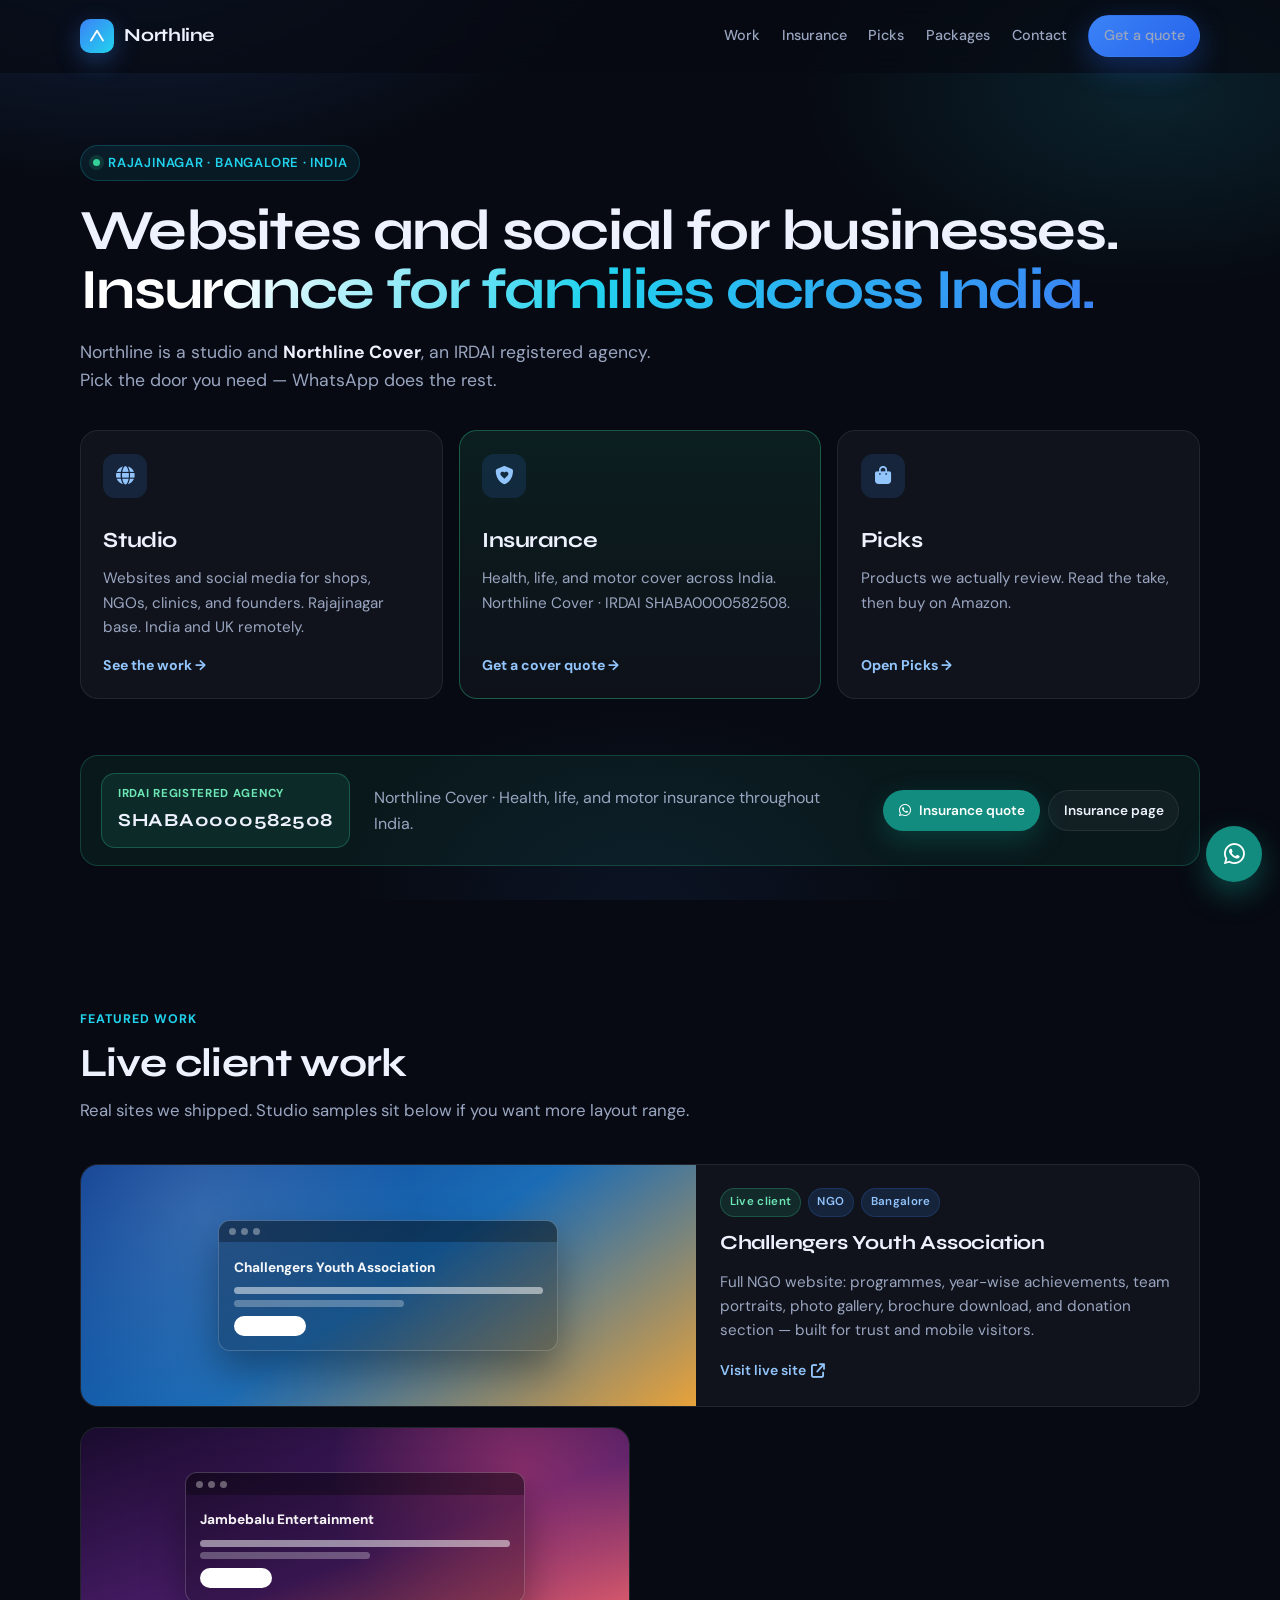
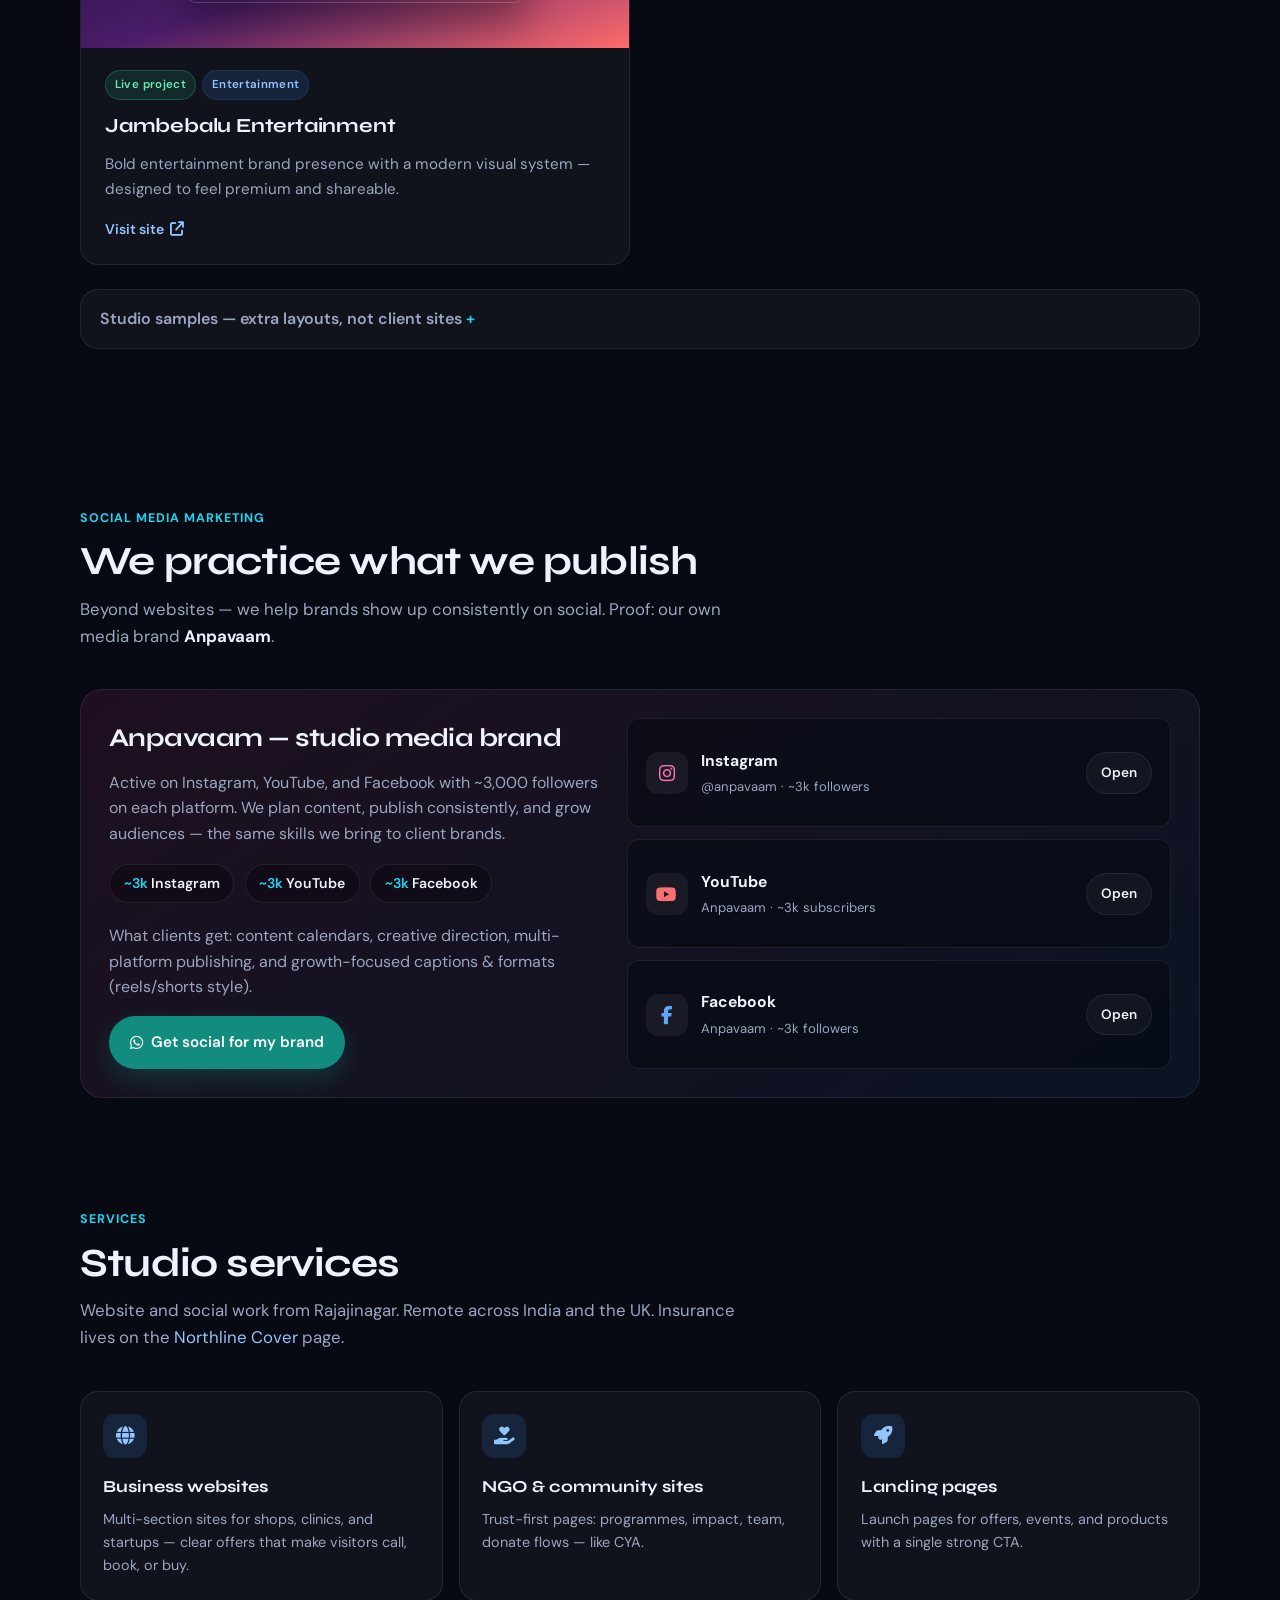
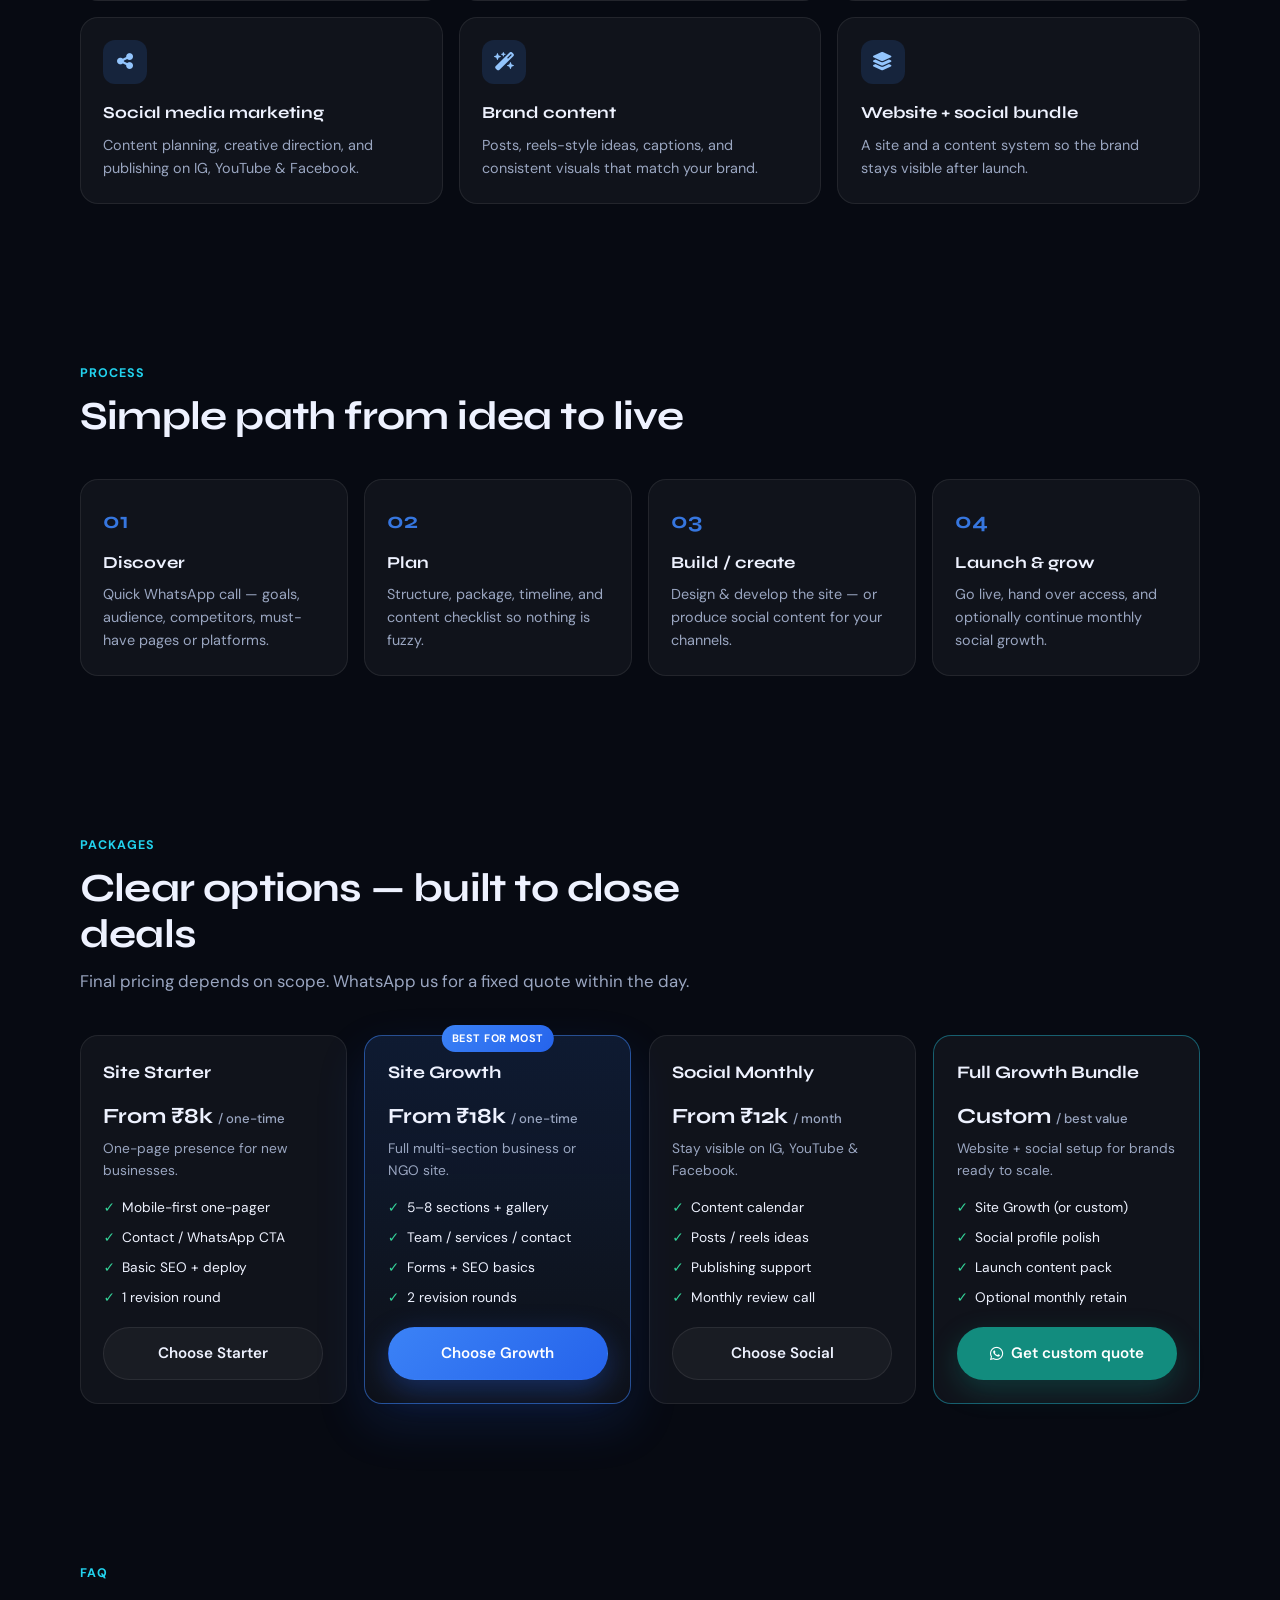
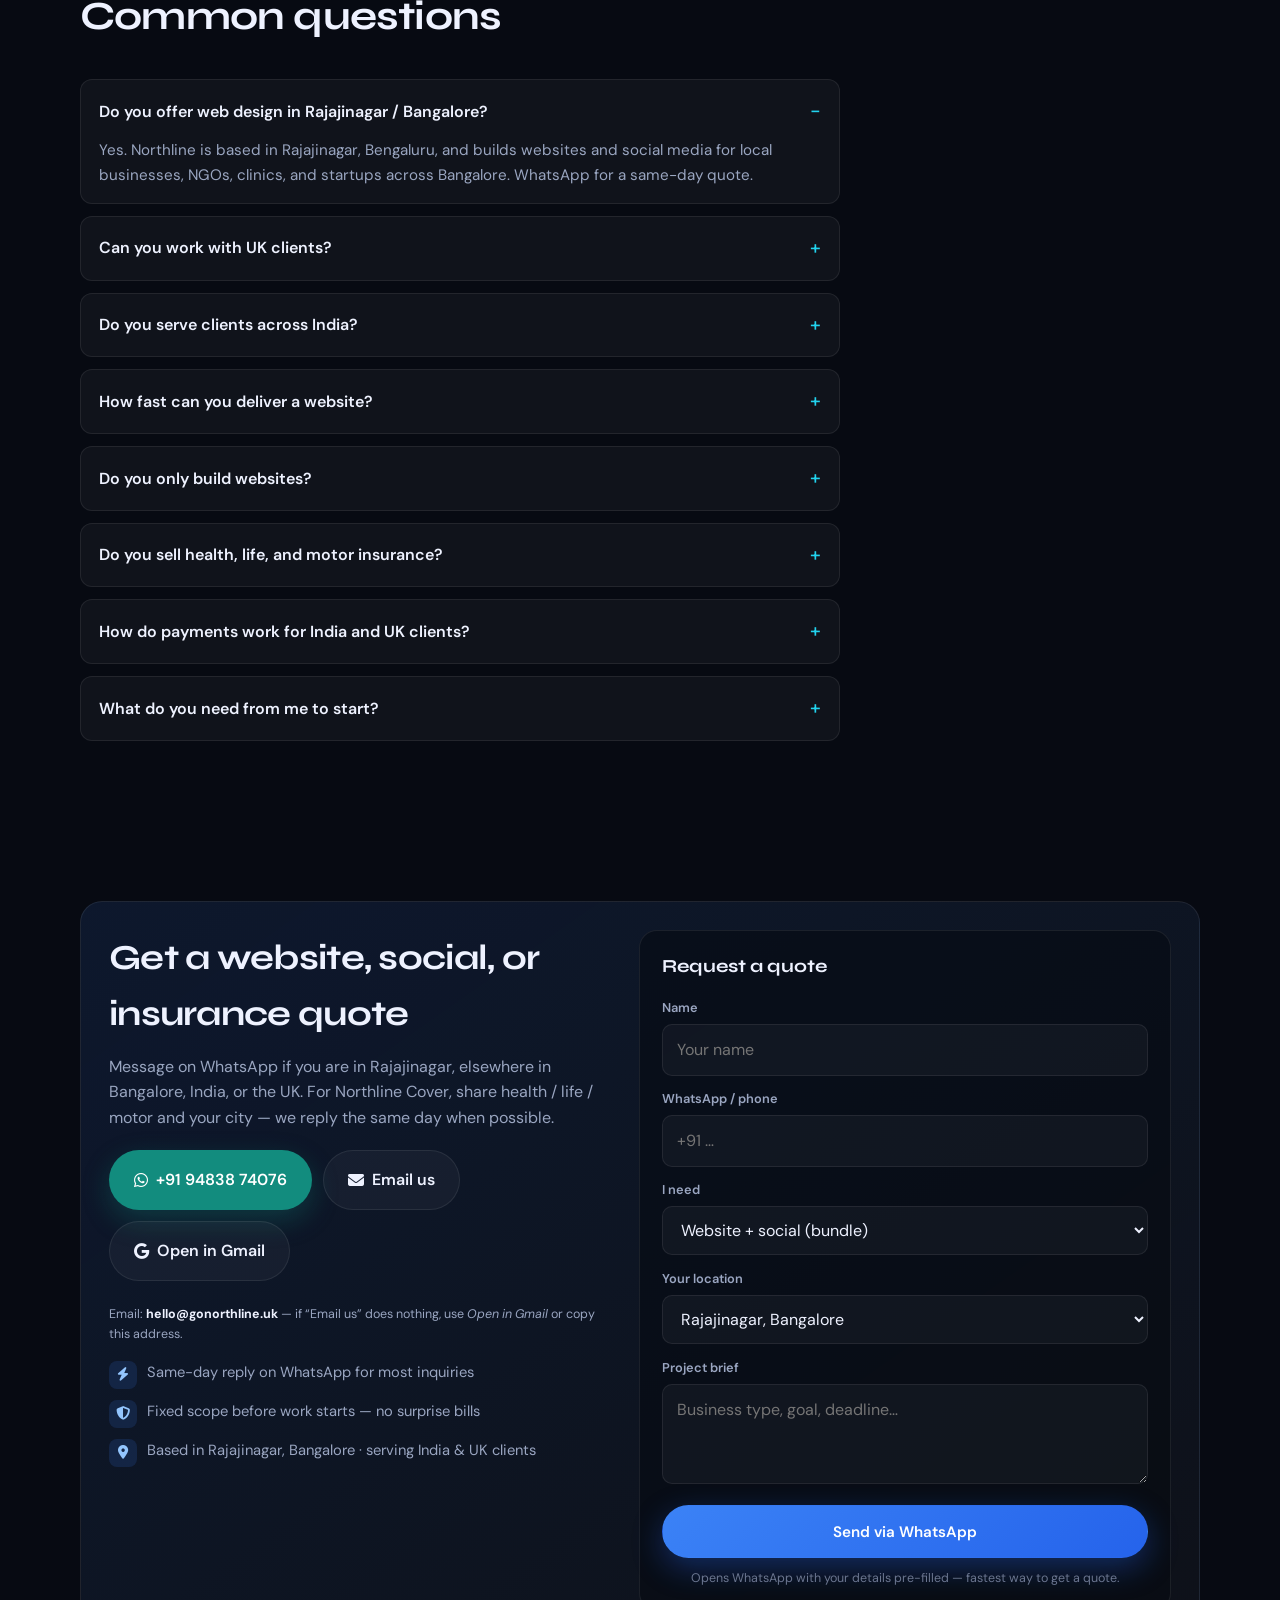
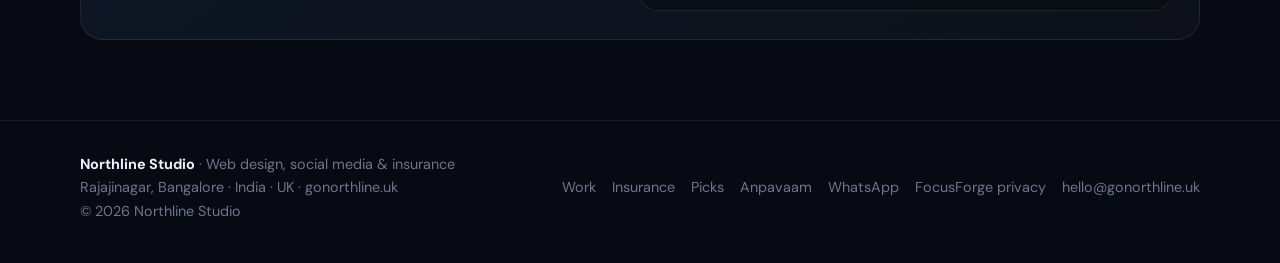
==== commit 75d77ced: "Add FocusForge privacy policy page for Play Console. Play Store needs a public HTTPS policy URL. Thi" ====
--- a/index.html
+++ b/index.html
@@ -546,6 +546,7 @@
         <a href="shop/">Picks</a>
         <a href="#social">Anpavaam</a>
         <a href="https://wa.me/919483874076?text=Hi%20Northline%2C%20I%20want%20a%20website%2C%20social%20media%2C%20or%20insurance%20quote." target="_blank" rel="noopener">WhatsApp</a>
+        <a href="focusforge-privacy/">FocusForge privacy</a>
         <a href="mailto:hello@gonorthline.uk">hello@gonorthline.uk</a>
       </div>
     </div>
--- a/styles.css
+++ b/styles.css
@@ -59,6 +59,12 @@
 .samples-fold[open] summary::after{content:" −"}
 .samples-fold[open] summary{margin-bottom:1rem}
 .samples-grid{grid-template-columns:repeat(3,1fr)}
+.legal{max-width:720px}
+.legal h2{font-family:var(--display);font-size:1.25rem;margin:1.75rem 0 .6rem}
+.legal p,.legal li{color:var(--muted)}
+.legal ul{padding-left:1.2rem;list-style:disc;margin:.4rem 0 1rem}
+.legal li{margin:.3rem 0}
+.legal strong{color:var(--text)}
 .cover-page{--bg:#0a1018;--bg-2:#101820;--accent:#3d8b6e;--accent-2:#7dcea0}
 .cover-page .bg-glow{background:radial-gradient(800px 420px at 8% -8%,rgba(61,139,110,.2),transparent 55%),radial-gradient(600px 360px at 90% 8%,rgba(125,206,160,.08),transparent 50%),var(--bg)}
 .cover-hero{padding-bottom:2rem}
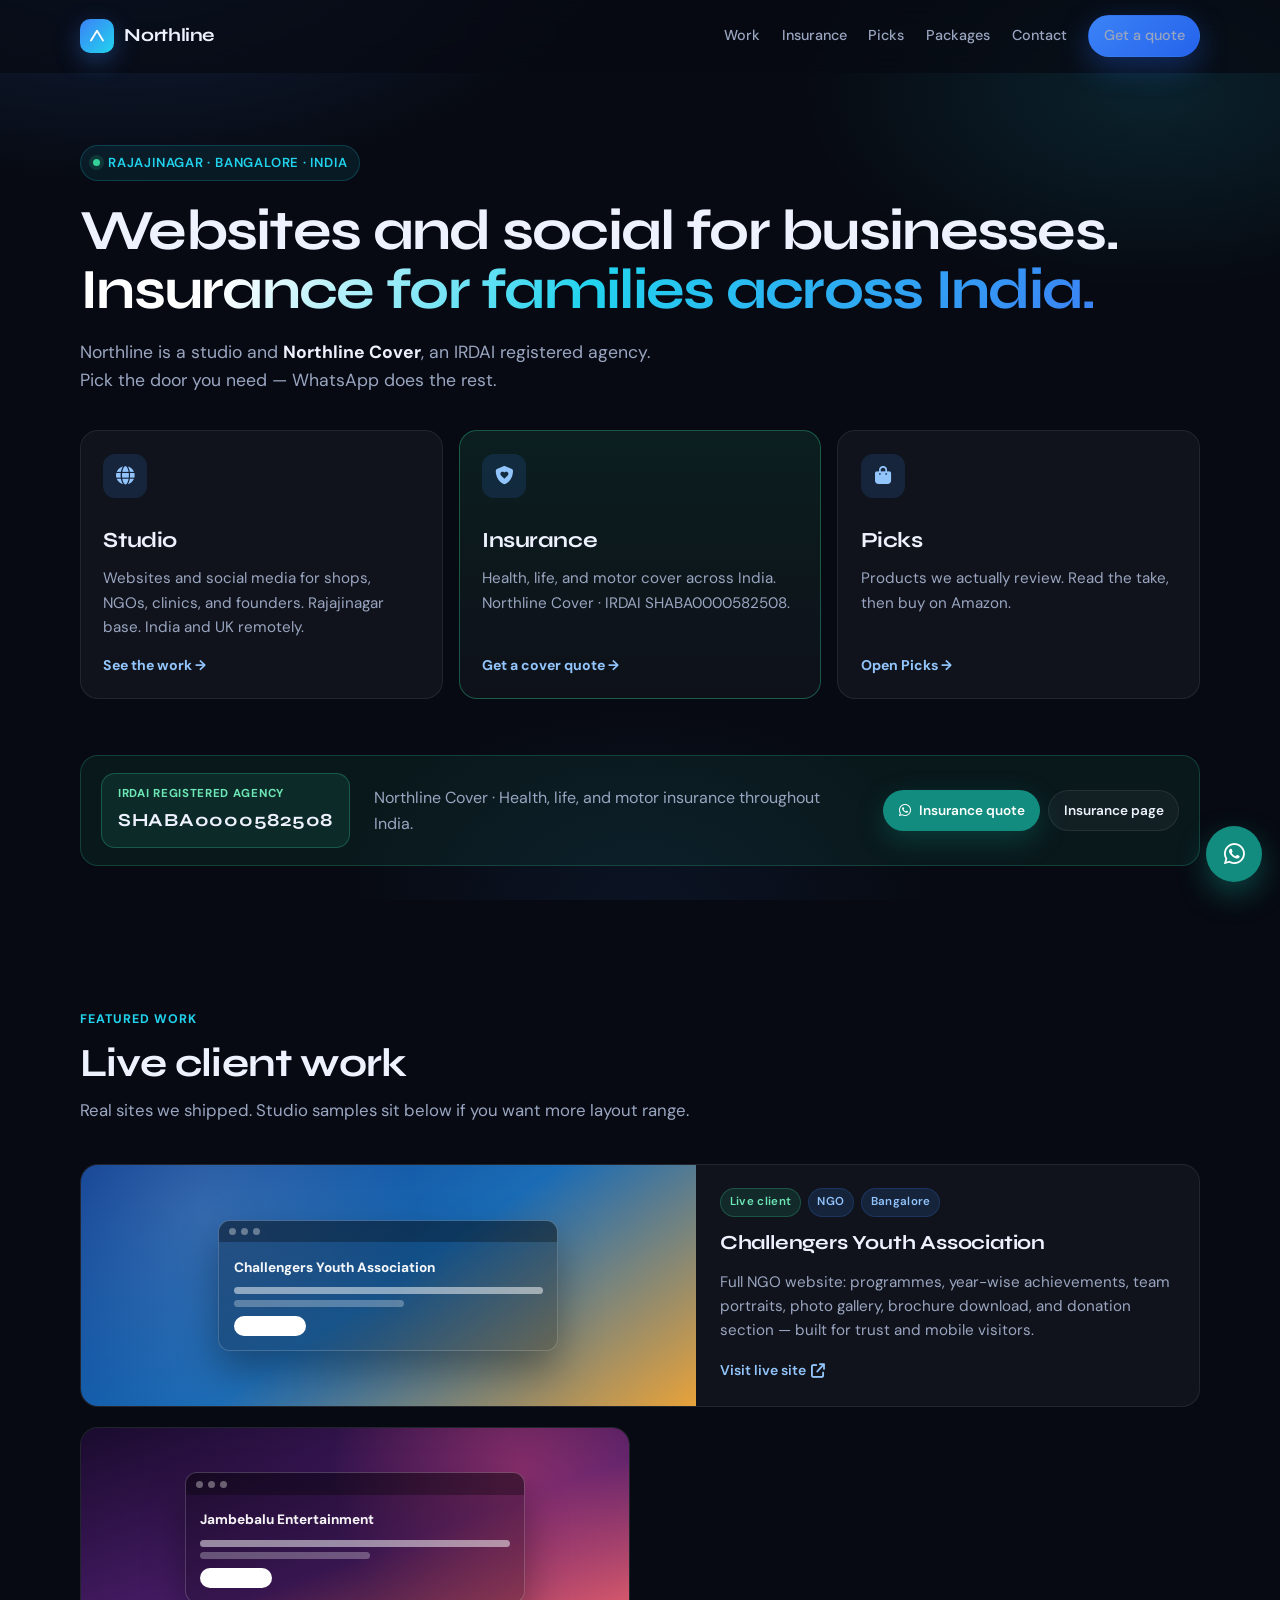
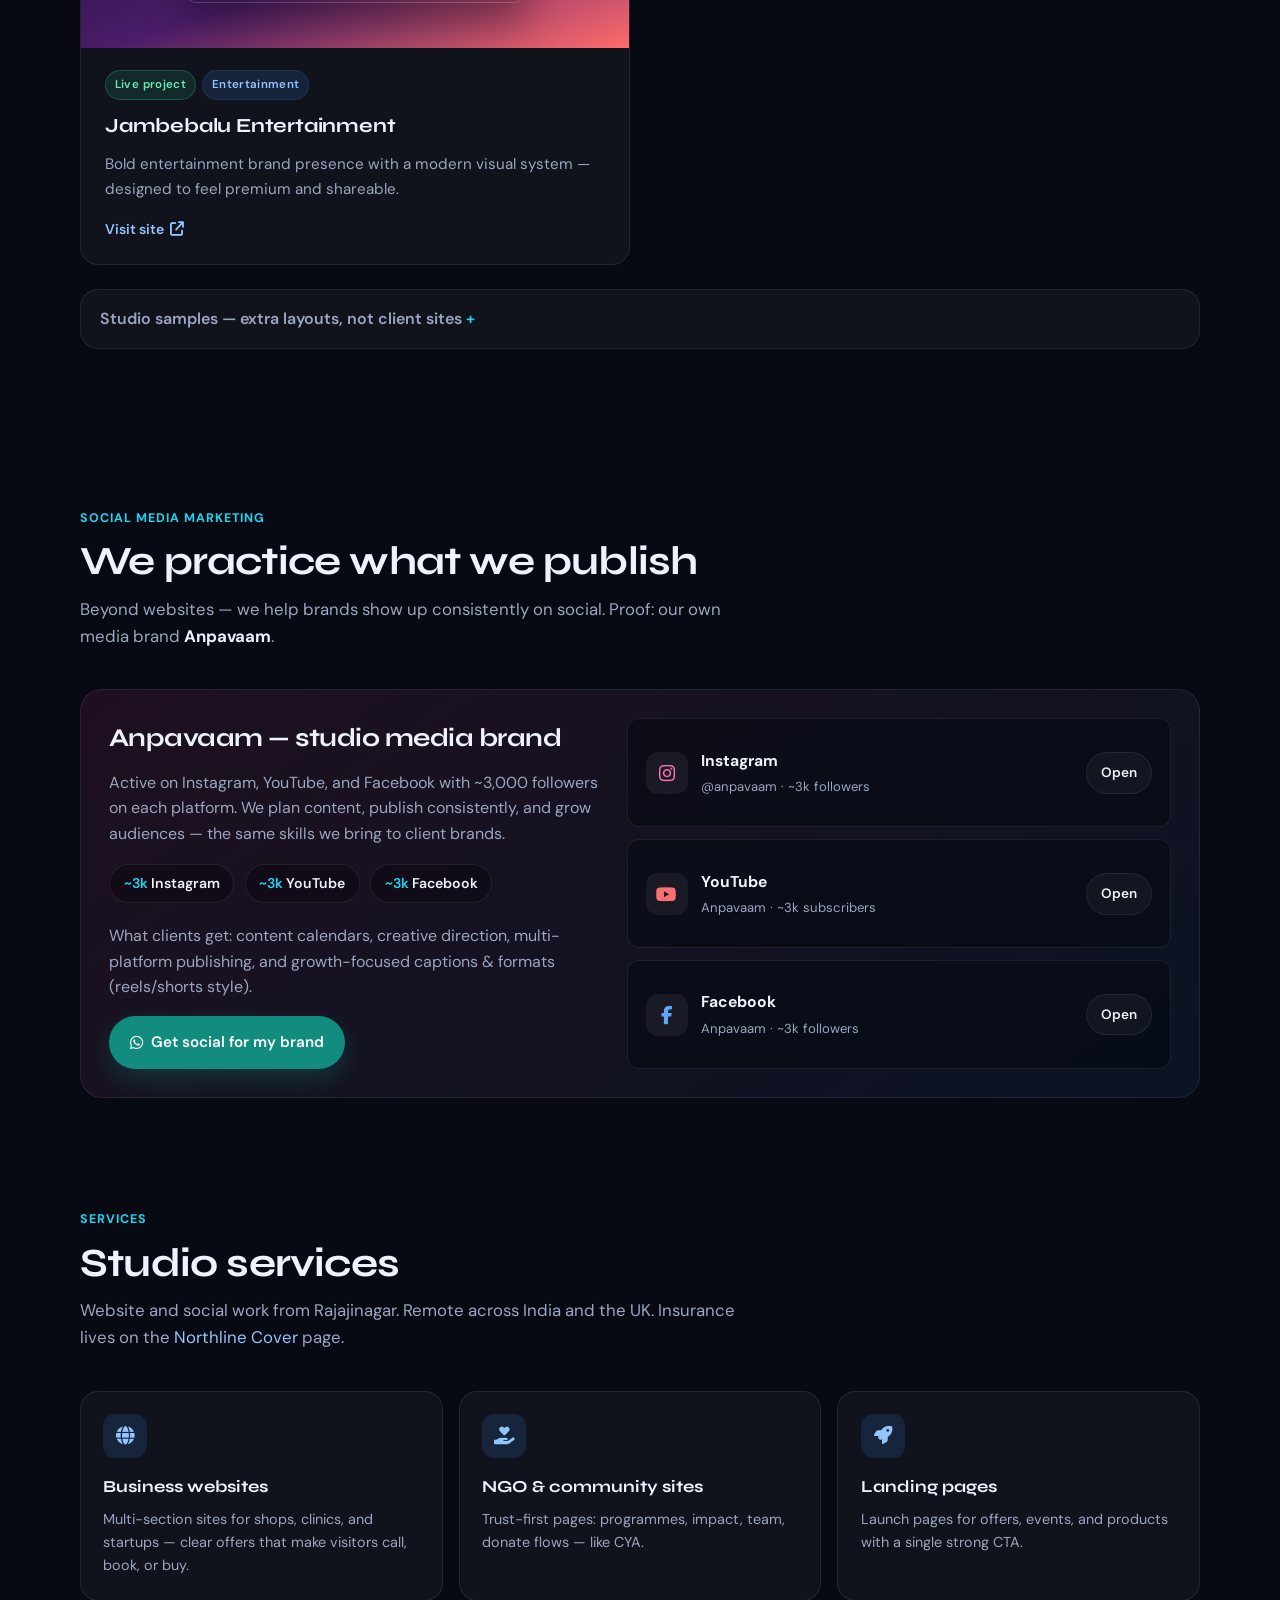
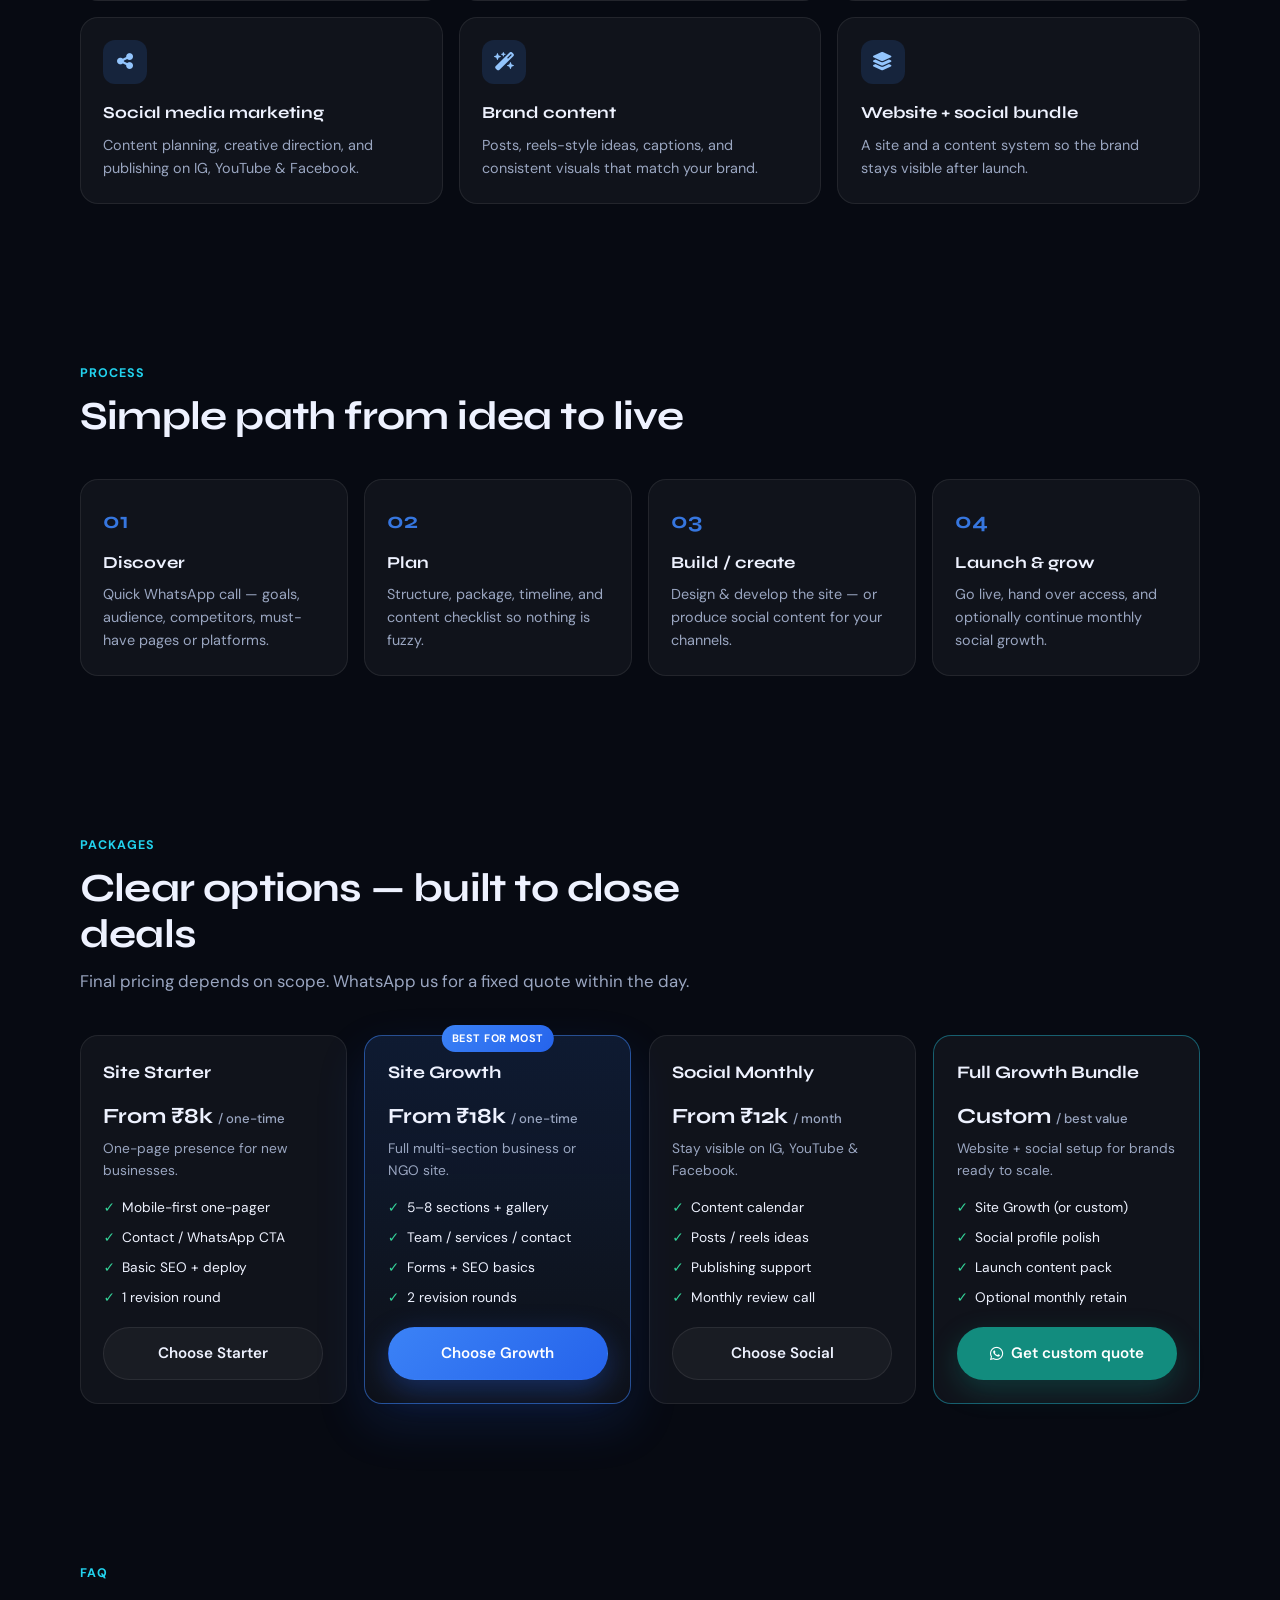
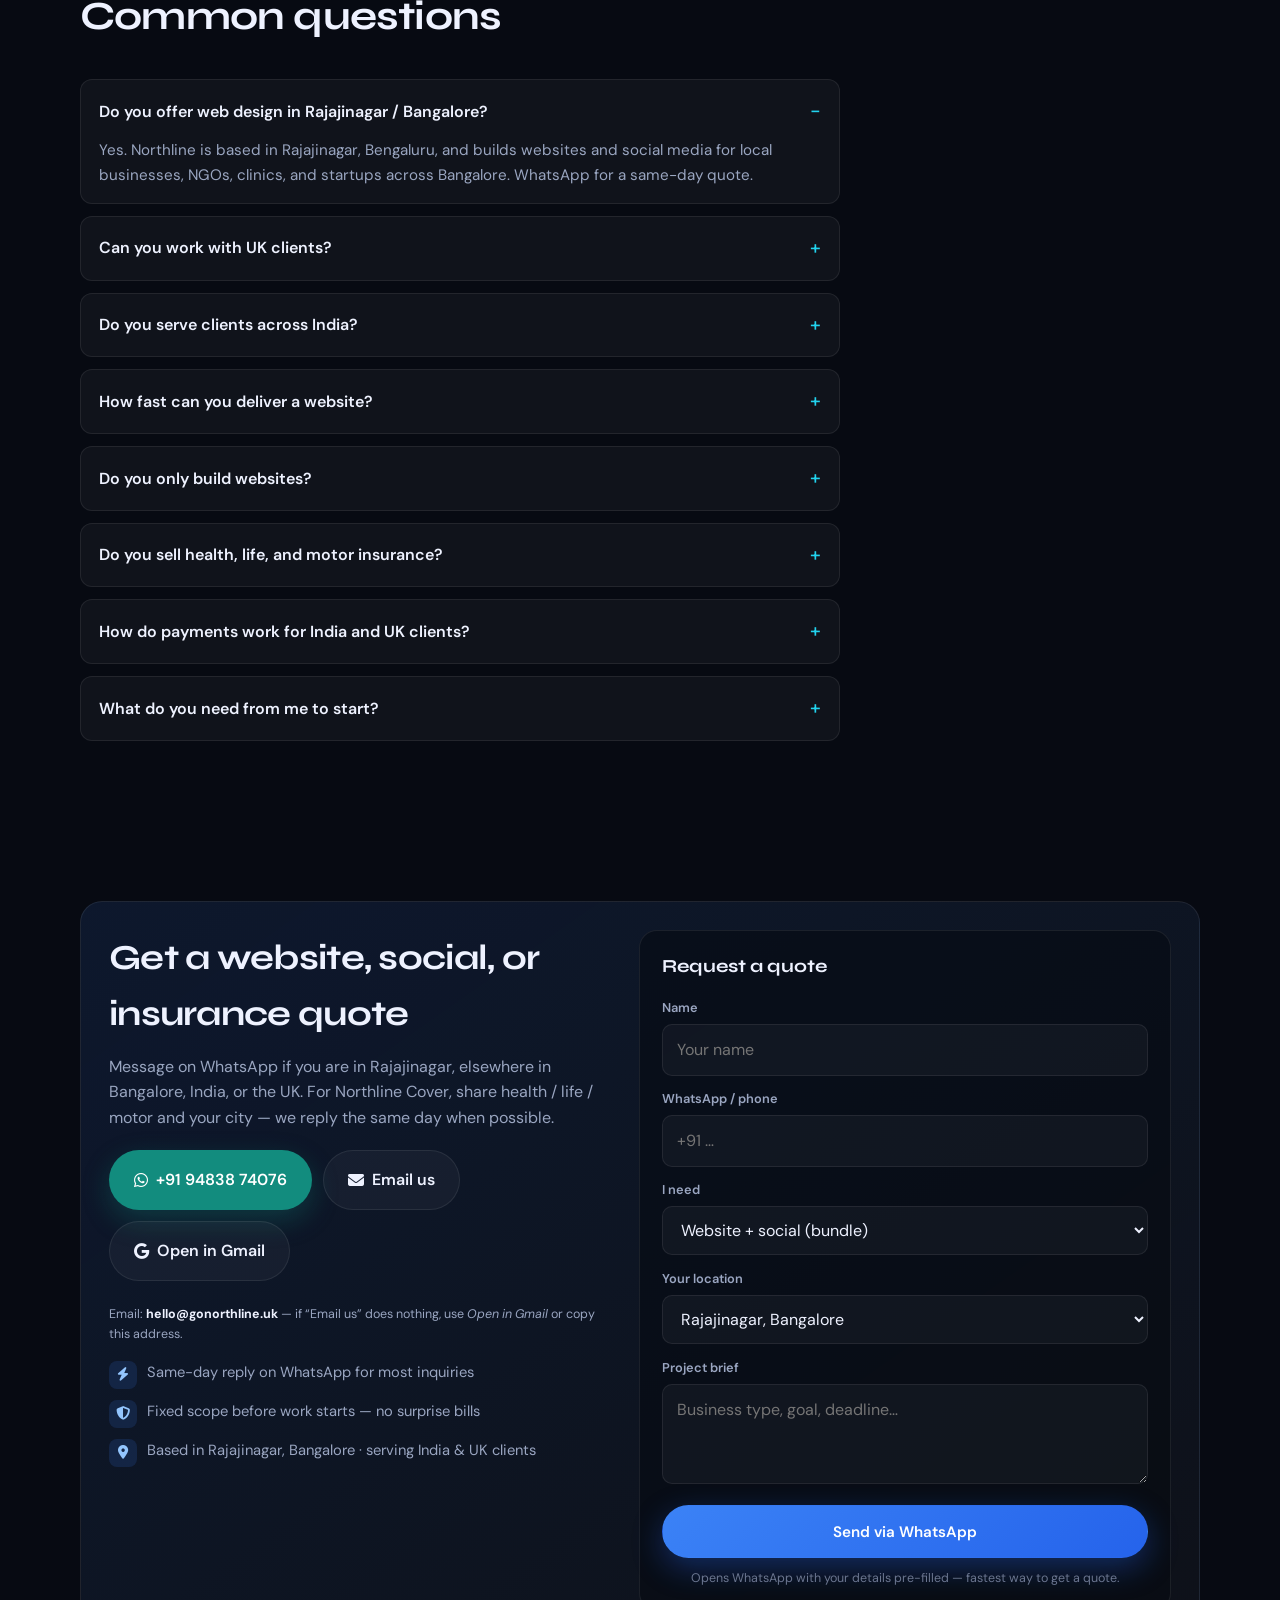
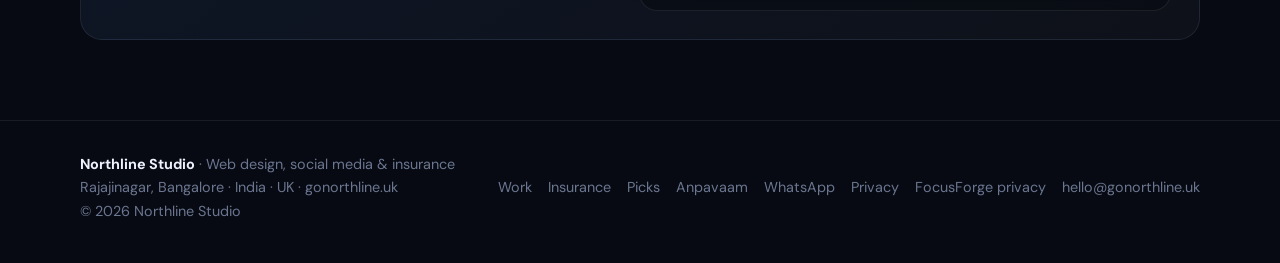
==== commit b6330fb3: "Add site privacy policy for ANPAVAAM Google Ads. Publish /privacy-policy with contact hello@gonorthl" ====
--- a/index.html
+++ b/index.html
@@ -546,6 +546,7 @@
         <a href="shop/">Picks</a>
         <a href="#social">Anpavaam</a>
         <a href="https://wa.me/919483874076?text=Hi%20Northline%2C%20I%20want%20a%20website%2C%20social%20media%2C%20or%20insurance%20quote." target="_blank" rel="noopener">WhatsApp</a>
+        <a href="privacy-policy/">Privacy</a>
         <a href="focusforge-privacy/">FocusForge privacy</a>
         <a href="mailto:hello@gonorthline.uk">hello@gonorthline.uk</a>
       </div>
--- a/styles.css
+++ b/styles.css
@@ -251,6 +251,7 @@
 .shop-card{background:var(--card);border:1px solid var(--card-border);border-radius:var(--radius);padding:1.35rem;display:flex;flex-direction:column;gap:.55rem}
 .shop-card-img,.shop-hero-img{width:100%;max-height:280px;object-fit:contain;object-position:center;border-radius:12px;border:1px solid var(--card-border);background:#fff;padding:.5rem}
 .shop-hero-img{max-width:420px;max-height:380px;margin:1rem 0 1.25rem}
+.shop-hero-video{width:100%;max-width:420px;max-height:72vh;margin:1rem 0 1.25rem;border-radius:16px;border:1px solid var(--card-border);background:#000;aspect-ratio:9/16;object-fit:cover}
 .shop-card:hover{border-color:rgba(59,130,246,.35)}
 .shop-card-top{display:flex;justify-content:space-between;gap:.75rem;align-items:flex-start}
 .shop-store-pills{display:flex;flex-wrap:wrap;gap:.3rem}
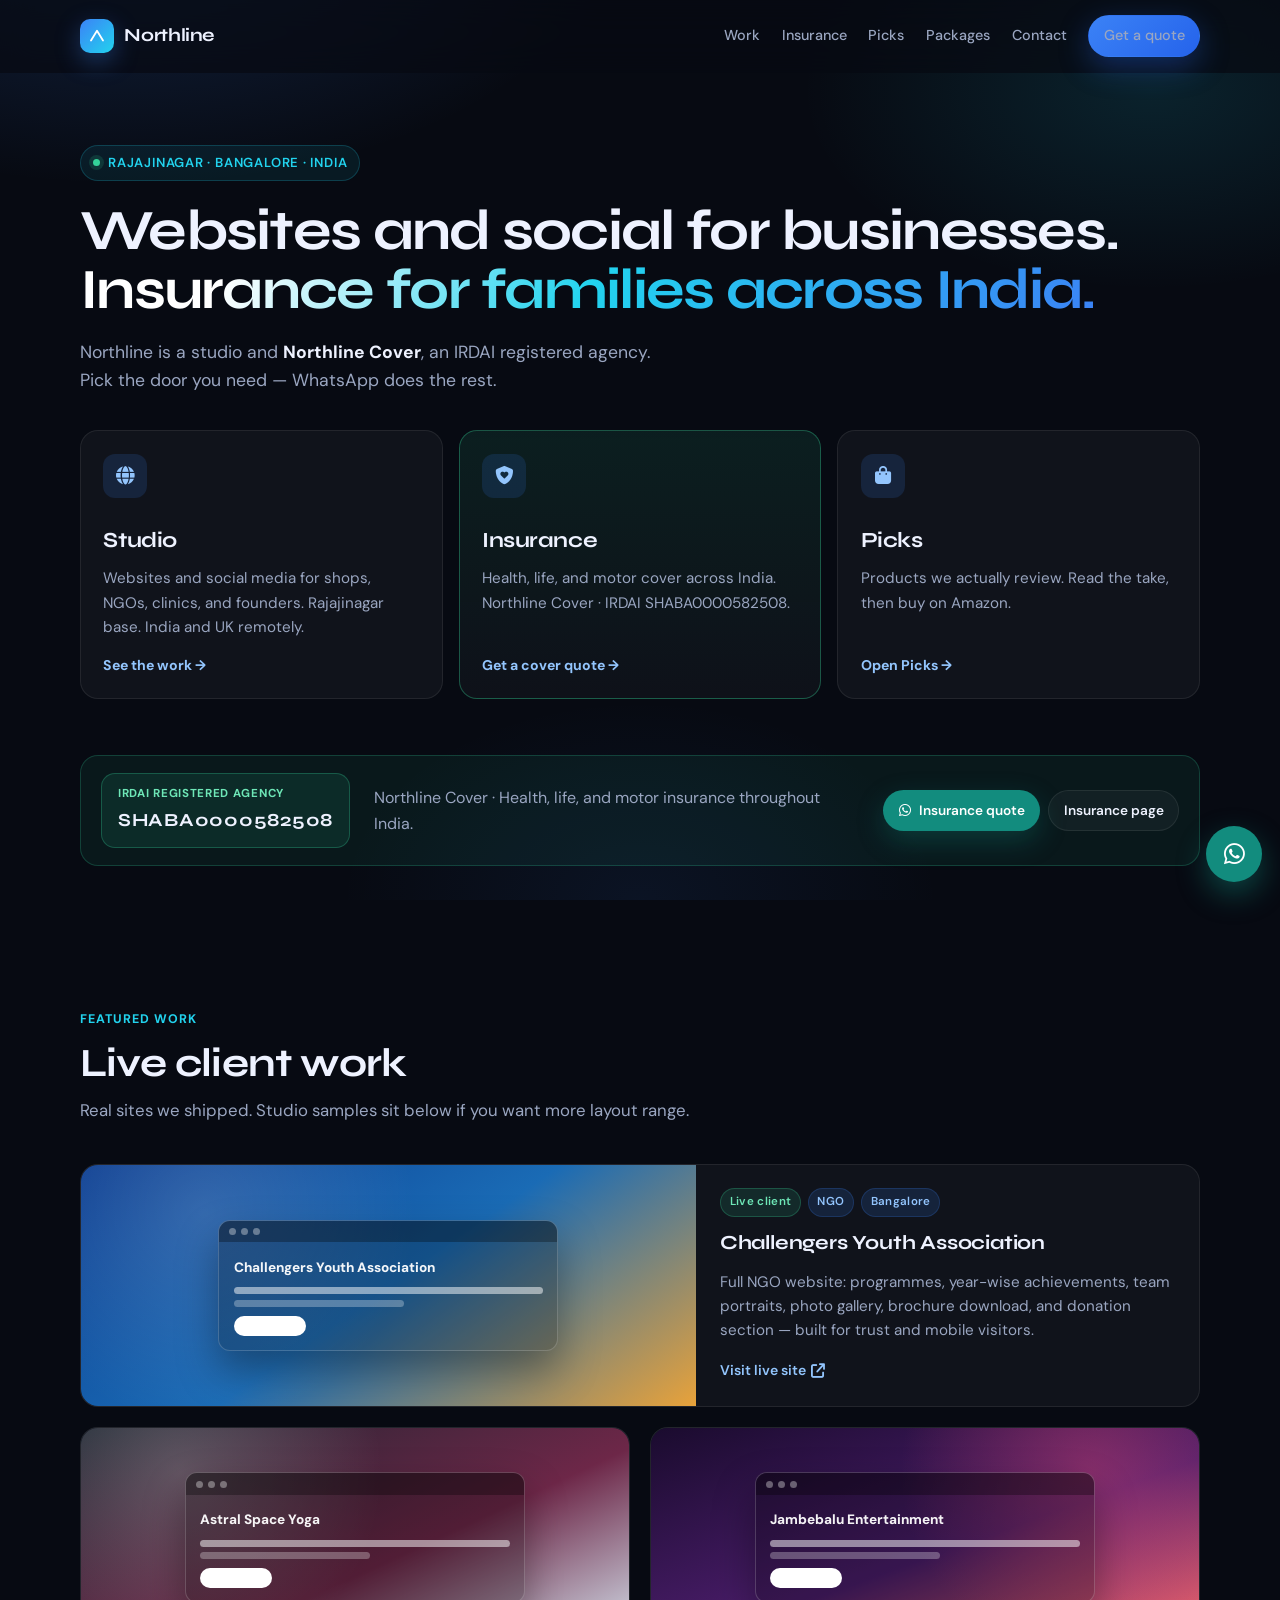
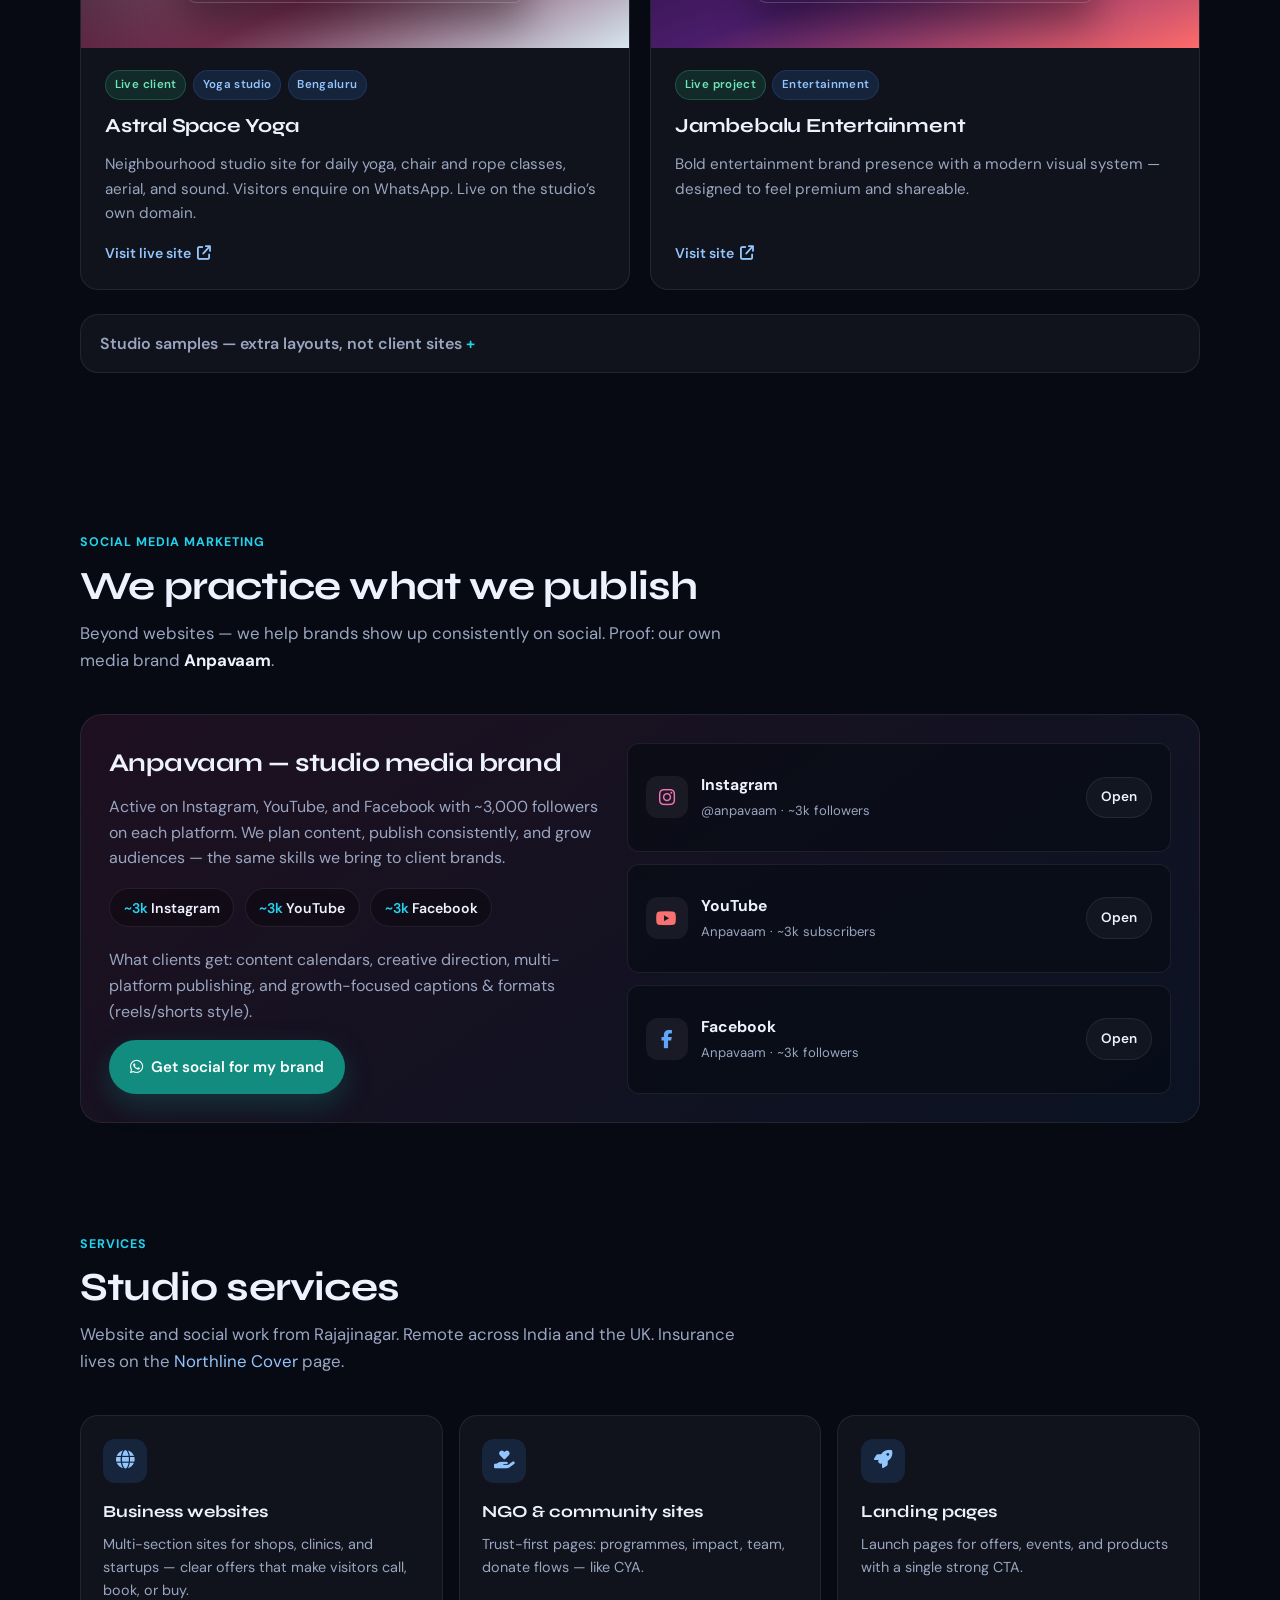
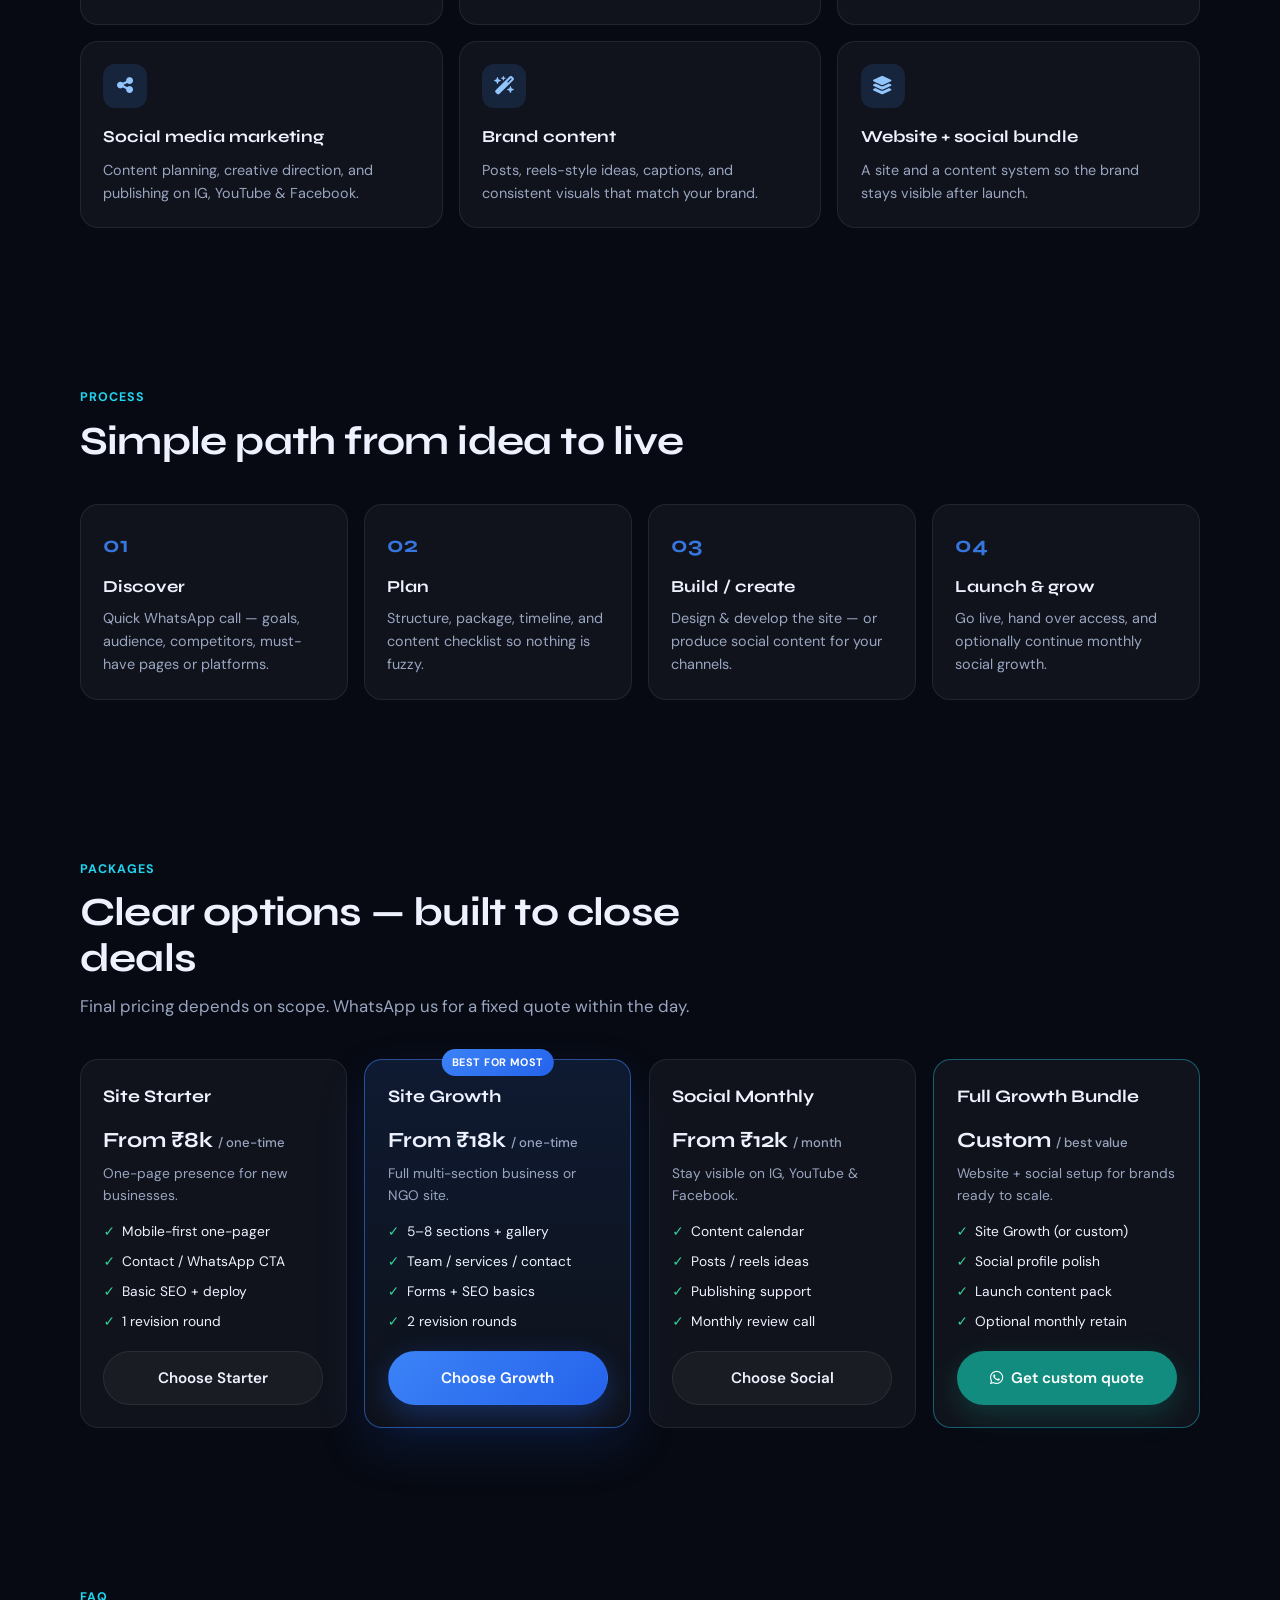
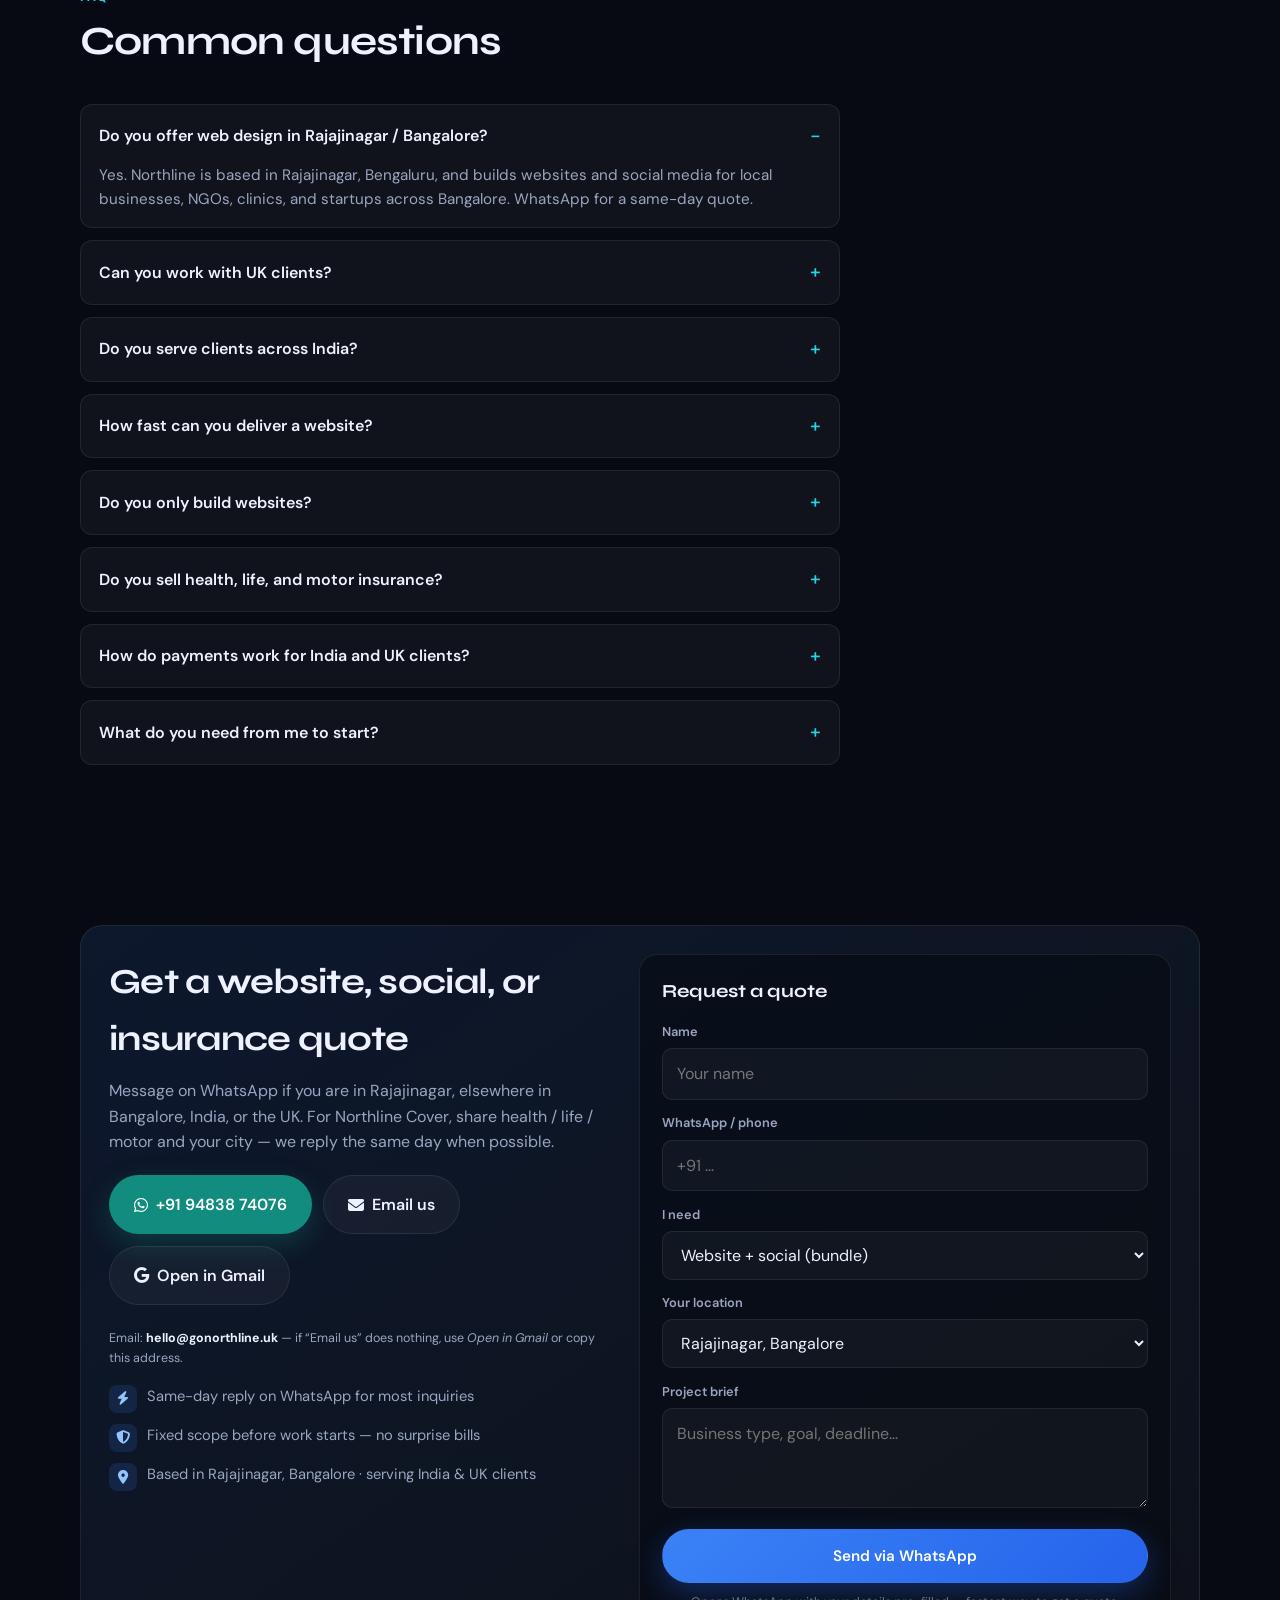
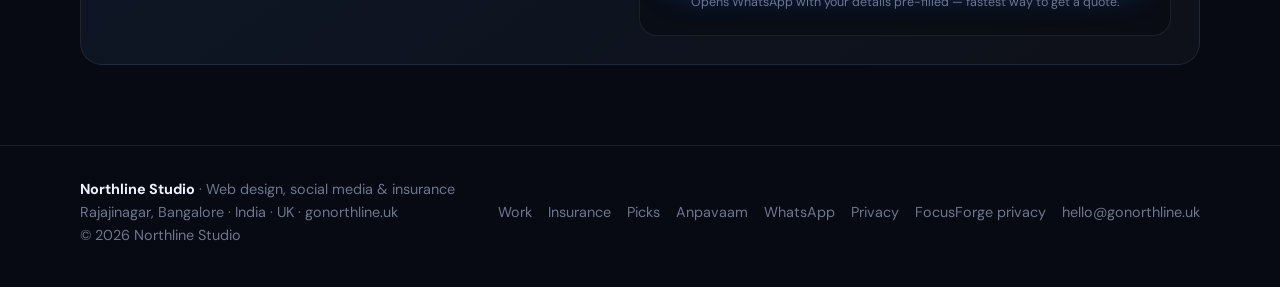
==== commit 045a81e9: "Add Astral Space Yoga to live client work. Link the studio site at astralspaceyoga.in from the featu" ====
--- a/index.html
+++ b/index.html
@@ -198,6 +198,29 @@
 
           <article class="work-card">
             <div class="work-visual">
+              <div class="scene scene-astral">
+                <div class="scene-frame">
+                  <div class="bar"><i></i><i></i><i></i></div>
+                  <div class="pane">
+                    <div class="brand">Astral Space Yoga</div>
+                    <div class="line"></div><div class="line s"></div>
+                    <div class="btn-fake"></div>
+                  </div>
+                </div>
+              </div>
+            </div>
+            <div class="work-body">
+              <div class="work-tags"><span class="tag live">Live client</span><span class="tag">Yoga studio</span><span class="tag">Bengaluru</span></div>
+              <h3>Astral Space Yoga</h3>
+              <p>Neighbourhood studio site for daily yoga, chair and rope classes, aerial, and sound. Visitors enquire on WhatsApp. Live on the studio’s own domain.</p>
+              <div class="work-links">
+                <a href="https://astralspaceyoga.in" target="_blank" rel="noopener">Visit live site <i class="fas fa-arrow-up-right-from-square"></i></a>
+              </div>
+            </div>
+          </article>
+
+          <article class="work-card">
+            <div class="work-visual">
               <div class="scene scene-jam">
                 <div class="scene-frame">
                   <div class="bar"><i></i><i></i><i></i></div>
--- a/styles.css
+++ b/styles.css
@@ -129,6 +129,7 @@
 .work-links a:hover{color:#fff}
 .scene-cya{background:radial-gradient(circle at 20% 20%,rgba(255,255,255,.15),transparent 40%),linear-gradient(145deg,#0b3d91,#1a6bb5 50%,#e8a23a)}
 .scene-jam{background:radial-gradient(circle at 80% 20%,rgba(255,80,120,.35),transparent 40%),linear-gradient(160deg,#1a0b2e,#4a1d6a 55%,#ff6b6b)}
+.scene-astral{background:radial-gradient(circle at 18% 20%,rgba(255,252,247,.22),transparent 42%),linear-gradient(155deg,#1c2430,#6d2748 58%,#d7e6f0)}
 .scene-bistro{background:linear-gradient(160deg,#1c1410,#5c3a21 50%,#c47a3a)}
 .scene-practice{background:linear-gradient(160deg,#0f1f1c,#1a4d45 50%,#7ec8b8)}
 .scene-launch{background:linear-gradient(160deg,#0b1020,#1e3a8a 45%,#67e8f9)}
